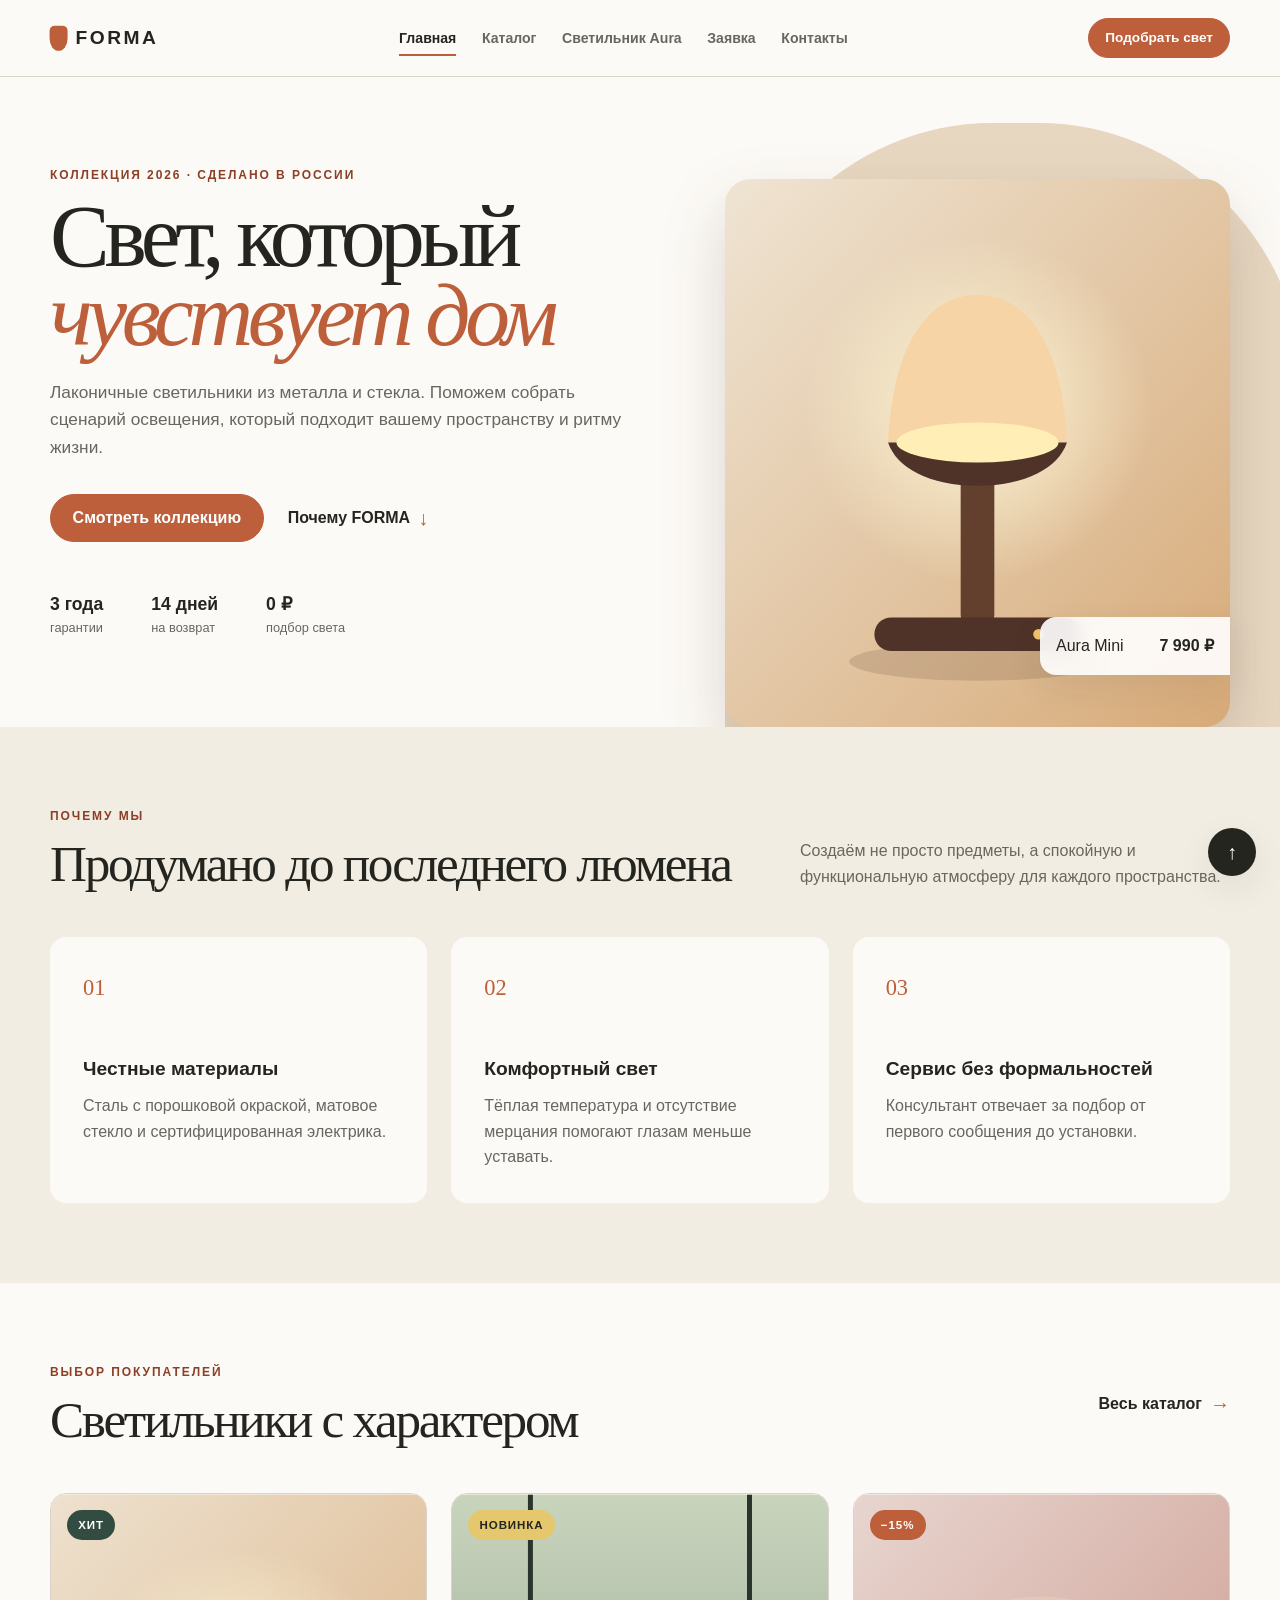
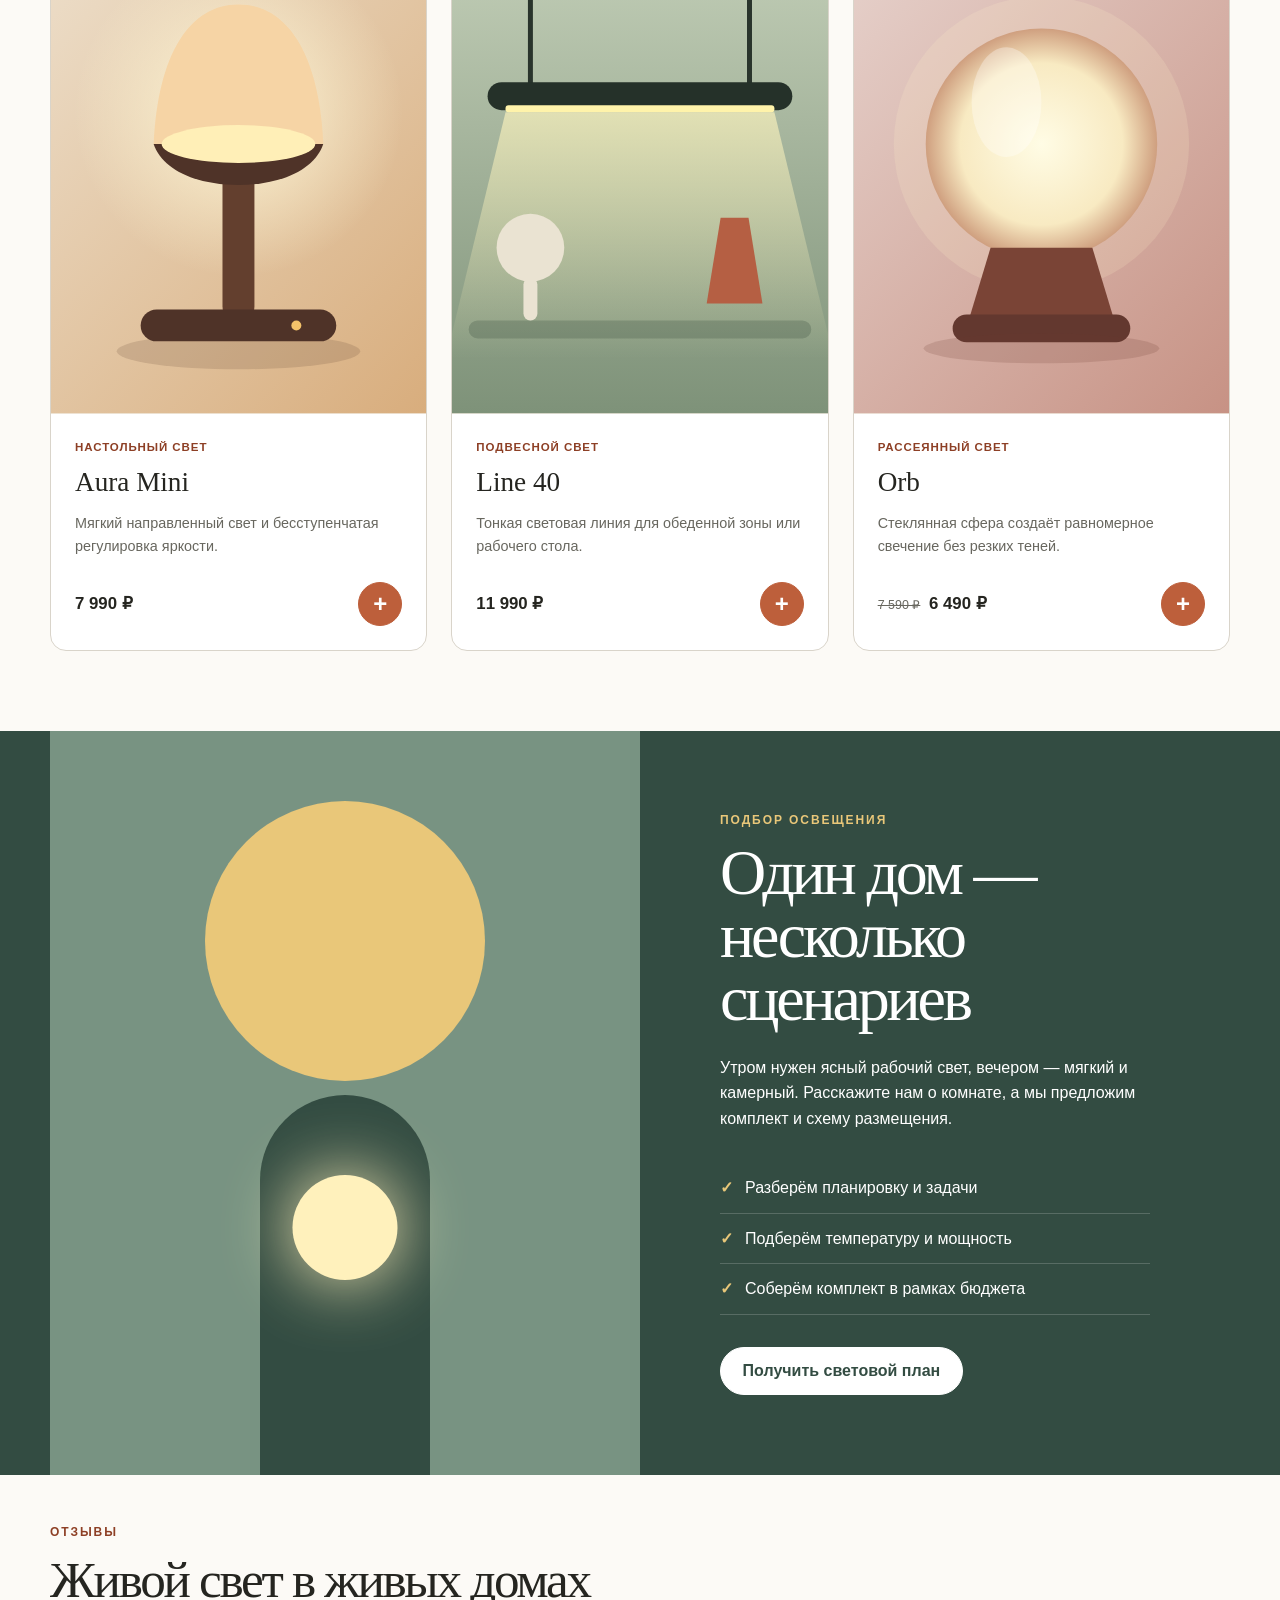
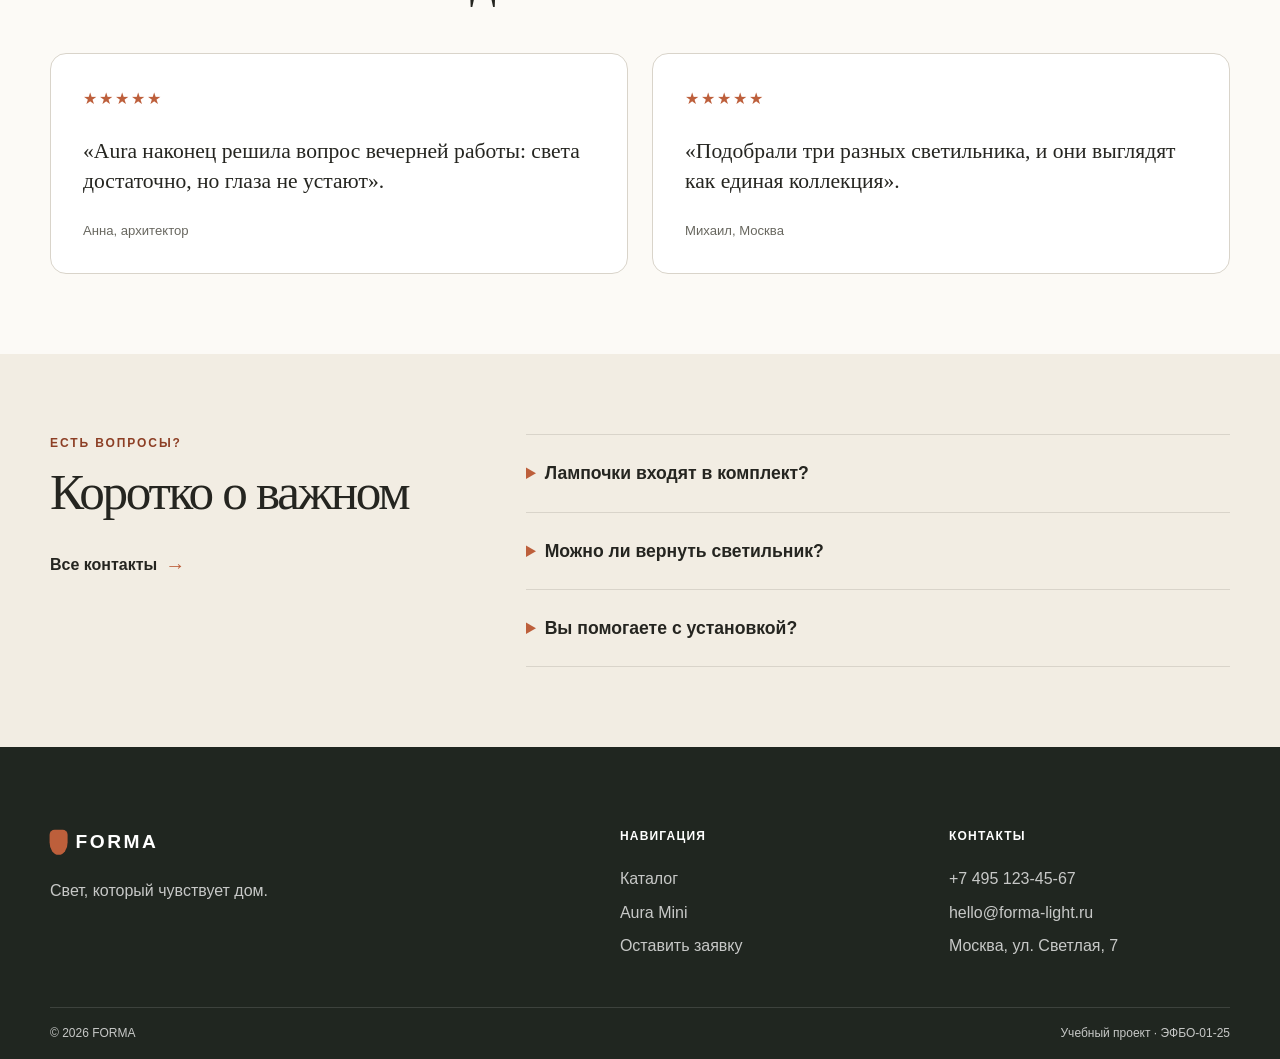
==== index.html @ b81b1918 "feat: build complete multipage lighting shop" ====
<!DOCTYPE html>
<html lang="ru">
<head>
  <meta charset="UTF-8">
  <meta name="viewport" content="width=device-width, initial-scale=1.0">
  <meta name="description" content="FORMA — дизайнерский свет для дома: локальные светильники, честные материалы и помощь в подборе.">
  <title>FORMA — дизайнерский свет для дома</title>
  <link rel="stylesheet" href="css/style.css">
  <script src="js/main.js" defer></script>
</head>
<body>
  <a class="skip-link" href="#main-content">Перейти к содержимому</a>
  <header class="site-header">
    <div class="site-header__inner container">
      <a class="site-header__logo" href="index.html" aria-label="FORMA — на главную"><span class="site-header__logo-mark" aria-hidden="true"></span>FORMA</a>
      <nav class="site-nav" aria-label="Основная навигация">
        <ul class="site-nav__list">
          <li><a class="site-nav__link site-nav__link--active" href="index.html" aria-current="page">Главная</a></li>
          <li><a class="site-nav__link" href="catalog.html">Каталог</a></li>
          <li><a class="site-nav__link" href="product.html">Светильник Aura</a></li>
          <li><a class="site-nav__link" href="order.html">Заявка</a></li>
          <li><a class="site-nav__link" href="contacts.html">Контакты</a></li>
        </ul>
      </nav>
      <button class="button button--small js-open-order" type="button" data-product="Консультация по свету">Подобрать свет</button>
    </div>
  </header>

  <main id="main-content">
    <section class="hero">
      <div class="hero__inner container">
        <div class="hero__content">
          <p class="eyebrow">Коллекция 2026 · сделано в России</p>
          <h1 class="hero__title">Свет, который<br><em>чувствует дом</em></h1>
          <p class="hero__text">Лаконичные светильники из металла и стекла. Поможем собрать сценарий освещения, который подходит вашему пространству и ритму жизни.</p>
          <div class="hero__actions">
            <a class="button" href="catalog.html">Смотреть коллекцию</a>
            <a class="text-link" href="#advantages">Почему FORMA <span aria-hidden="true">↓</span></a>
          </div>
          <dl class="hero__facts" aria-label="Преимущества магазина">
            <div class="hero__fact"><dt>3 года</dt><dd>гарантии</dd></div>
            <div class="hero__fact"><dt>14 дней</dt><dd>на возврат</dd></div>
            <div class="hero__fact"><dt>0 ₽</dt><dd>подбор света</dd></div>
          </dl>
        </div>
        <div class="hero__visual">
          <span class="hero__shape" aria-hidden="true"></span>
          <img class="hero__image" src="images/aura.svg" alt="Настольный светильник Aura в интерьере" width="640" height="720">
          <a class="hero__product-tag" href="product.html"><span>Aura Mini</span><strong>7 990 ₽</strong></a>
        </div>
      </div>
    </section>

    <section class="section section--cream" id="advantages">
      <div class="container">
        <div class="section-heading">
          <div><p class="eyebrow">Почему мы</p><h2 class="section-heading__title">Продумано до последнего люмена</h2></div>
          <p class="section-heading__lead">Создаём не просто предметы, а спокойную и функциональную атмосферу для каждого пространства.</p>
        </div>
        <div class="benefits-grid">
          <article class="benefit-card"><span class="benefit-card__number">01</span><h3 class="benefit-card__title">Честные материалы</h3><p class="benefit-card__text">Сталь с порошковой окраской, матовое стекло и сертифицированная электрика.</p></article>
          <article class="benefit-card"><span class="benefit-card__number">02</span><h3 class="benefit-card__title">Комфортный свет</h3><p class="benefit-card__text">Тёплая температура и отсутствие мерцания помогают глазам меньше уставать.</p></article>
          <article class="benefit-card"><span class="benefit-card__number">03</span><h3 class="benefit-card__title">Сервис без формальностей</h3><p class="benefit-card__text">Консультант отвечает за подбор от первого сообщения до установки.</p></article>
        </div>
      </div>
    </section>

    <section class="section" id="popular">
      <div class="container">
        <div class="section-heading section-heading--center">
          <div><p class="eyebrow">Выбор покупателей</p><h2 class="section-heading__title">Светильники с характером</h2></div>
          <a class="text-link" href="catalog.html">Весь каталог <span aria-hidden="true">→</span></a>
        </div>
        <div class="product-grid">
          <article class="product-card product-card--featured">
            <span class="product-card__badge">Хит</span>
            <a class="product-card__image-link" href="product.html"><img class="product-card__image" src="images/aura.svg" alt="Настольный светильник Aura Mini" width="480" height="520"></a>
            <div class="product-card__body"><p class="product-card__category">Настольный свет</p><h3 class="product-card__title"><a href="product.html">Aura Mini</a></h3><p class="product-card__description">Мягкий направленный свет и бесступенчатая регулировка яркости.</p><div class="product-card__footer"><p class="product-card__price">7 990 ₽</p><button class="button button--icon js-open-order" type="button" data-product="Aura Mini" aria-label="Заказать Aura Mini">+</button></div></div>
          </article>
          <article class="product-card">
            <span class="product-card__badge product-card__badge--new">Новинка</span>
            <a class="product-card__image-link" href="product.html"><img class="product-card__image" src="images/line.svg" alt="Подвесной светильник Line 40" width="480" height="520"></a>
            <div class="product-card__body"><p class="product-card__category">Подвесной свет</p><h3 class="product-card__title"><a href="product.html">Line 40</a></h3><p class="product-card__description">Тонкая световая линия для обеденной зоны или рабочего стола.</p><div class="product-card__footer"><p class="product-card__price">11 990 ₽</p><button class="button button--icon js-open-order" type="button" data-product="Line 40" aria-label="Заказать Line 40">+</button></div></div>
          </article>
          <article class="product-card product-card--sale">
            <span class="product-card__badge product-card__badge--sale">−15%</span>
            <a class="product-card__image-link" href="product.html"><img class="product-card__image" src="images/orb.svg" alt="Настольный светильник Orb" width="480" height="520"></a>
            <div class="product-card__body"><p class="product-card__category">Рассеянный свет</p><h3 class="product-card__title"><a href="product.html">Orb</a></h3><p class="product-card__description">Стеклянная сфера создаёт равномерное свечение без резких теней.</p><div class="product-card__footer"><p class="product-card__price"><s>7 590 ₽</s> 6 490 ₽</p><button class="button button--icon js-open-order" type="button" data-product="Orb" aria-label="Заказать Orb">+</button></div></div>
          </article>
        </div>
      </div>
    </section>

    <section class="story section">
      <div class="story__inner container">
        <div class="story__visual" aria-hidden="true"><span class="story__sun"></span><span class="story__lamp"></span></div>
        <div class="story__content">
          <p class="eyebrow">Подбор освещения</p><h2 class="story__title">Один дом — несколько сценариев</h2>
          <p>Утром нужен ясный рабочий свет, вечером — мягкий и камерный. Расскажите нам о комнате, а мы предложим комплект и схему размещения.</p>
          <ul class="check-list"><li>Разберём планировку и задачи</li><li>Подберём температуру и мощность</li><li>Соберём комплект в рамках бюджета</li></ul>
          <button class="button button--light js-open-order" type="button" data-product="Бесплатный световой план">Получить световой план</button>
        </div>
      </div>
    </section>

    <section class="section section--compact" id="reviews">
      <div class="container">
        <div class="section-heading"><div><p class="eyebrow">Отзывы</p><h2 class="section-heading__title">Живой свет в живых домах</h2></div></div>
        <div class="review-grid">
          <article class="review-card"><p class="review-card__rating" aria-label="Оценка 5 из 5">★★★★★</p><blockquote class="review-card__quote">«Aura наконец решила вопрос вечерней работы: света достаточно, но глаза не устают».</blockquote><p class="review-card__author">Анна, архитектор</p></article>
          <article class="review-card"><p class="review-card__rating" aria-label="Оценка 5 из 5">★★★★★</p><blockquote class="review-card__quote">«Подобрали три разных светильника, и они выглядят как единая коллекция».</blockquote><p class="review-card__author">Михаил, Москва</p></article>
        </div>
      </div>
    </section>

    <section class="section section--cream" id="faq">
      <div class="container faq">
        <div class="faq__heading"><p class="eyebrow">Есть вопросы?</p><h2 class="section-heading__title">Коротко о важном</h2><a class="text-link" href="contacts.html">Все контакты <span aria-hidden="true">→</span></a></div>
        <div class="faq__list">
          <details class="faq__item"><summary class="faq__question">Лампочки входят в комплект?</summary><p class="faq__answer">Да, для всех моделей со сменным источником света мы кладём подходящую LED-лампу.</p></details>
          <details class="faq__item"><summary class="faq__question">Можно ли вернуть светильник?</summary><p class="faq__answer">Можно в течение 14 дней, если сохранены товарный вид, упаковка и комплектность.</p></details>
          <details class="faq__item"><summary class="faq__question">Вы помогаете с установкой?</summary><p class="faq__answer">Да, в Москве доступна установка партнёром. Для других городов подготовим понятную схему монтажа.</p></details>
        </div>
      </div>
    </section>
  </main>

  <footer class="site-footer" id="contacts">
    <div class="site-footer__inner container">
      <div><a class="site-header__logo site-header__logo--light" href="index.html"><span class="site-header__logo-mark" aria-hidden="true"></span>FORMA</a><p class="site-footer__tagline">Свет, который чувствует дом.</p></div>
      <div class="site-footer__column"><h2 class="site-footer__title">Навигация</h2><a href="catalog.html">Каталог</a><a href="product.html">Aura Mini</a><a href="order.html">Оставить заявку</a></div>
      <div class="site-footer__column"><h2 class="site-footer__title">Контакты</h2><a href="tel:+74951234567">+7 495 123-45-67</a><a href="mailto:hello@forma-light.ru">hello@forma-light.ru</a><span>Москва, ул. Светлая, 7</span></div>
    </div>
    <div class="site-footer__bottom container"><span>© 2026 FORMA</span><span>Учебный проект · ЭФБО-01-25</span></div>
  </footer>

  <a class="floating-action" href="#main-content" aria-label="Вернуться наверх">↑</a>
  <dialog class="order-dialog" id="order-dialog" aria-labelledby="dialog-title">
    <form class="order-form order-dialog__form" id="quick-order-form" method="dialog">
      <button class="order-dialog__close js-close-order" type="button" aria-label="Закрыть окно">×</button>
      <p class="eyebrow">Быстрая заявка</p><h2 class="order-dialog__title" id="dialog-title">Обсудим ваш свет</h2><p class="order-dialog__lead">Оставьте контакты — консультант перезвонит в течение рабочего дня.</p>
      <input id="quick-product" name="product" type="hidden" value="Консультация по свету">
      <div class="order-form__field"><label class="order-form__label" for="quick-name">Имя *</label><input class="order-form__input" id="quick-name" name="name" type="text" minlength="2" autocomplete="name" placeholder="Как к вам обращаться" required></div>
      <div class="order-form__row"><div class="order-form__field"><label class="order-form__label" for="quick-email">E-mail *</label><input class="order-form__input" id="quick-email" name="email" type="email" autocomplete="email" placeholder="name@example.ru" required></div><div class="order-form__field"><label class="order-form__label" for="quick-phone">Телефон *</label><input class="order-form__input" id="quick-phone" name="phone" type="tel" autocomplete="tel" placeholder="+7 999 000-00-00" pattern="[+0-9 ()-]{10,20}" required></div></div>
      <div class="order-form__field"><label class="order-form__label" for="quick-message">Комментарий</label><textarea class="order-form__input order-form__textarea" id="quick-message" name="message" rows="3" placeholder="Расскажите о комнате или задаче"></textarea></div>
      <label class="order-form__check"><input name="agreement" type="checkbox" required><span>Я согласен на обработку персональных данных *</span></label>
      <div class="order-form__actions"><button class="button" type="submit">Отправить заявку</button><span class="order-form__status" role="status" aria-live="polite"></span></div>
    </form>
  </dialog>
</body>
</html>
---- css/style.css ----
/* 1. Design tokens */
:root {
  --color-ink: #252520;
  --color-muted: #68675f;
  --color-paper: #fcfaf6;
  --color-cream: #f2ede3;
  --color-white: #ffffff;
  --color-accent: #bd5f3b;
  --color-accent-dark: #8d3f25;
  --color-green: #334c42;
  --color-green-light: #dce5dc;
  --color-border: #d9d4ca;
  --color-danger: #a82929;
  --color-focus: #1b6bd1;
  --shadow-soft: 0 18px 55px rgba(38, 35, 27, 0.1);
  --shadow-card: 0 12px 35px rgba(38, 35, 27, 0.08);
  --space-2xs: 0.25rem;
  --space-xs: 0.5rem;
  --space-sm: 0.75rem;
  --space-md: 1rem;
  --space-lg: 1.5rem;
  --space-xl: 2rem;
  --space-2xl: 3rem;
  --space-3xl: 5rem;
  --radius-sm: 0.5rem;
  --radius-md: 1rem;
  --radius-lg: 1.75rem;
  --radius-pill: 999px;
  --container: 1180px;
  --transition: 180ms ease;
}

/* 2. Reset and base */
*,
*::before,
*::after {
  box-sizing: border-box;
}

html {
  scroll-behavior: smooth;
}

body {
  margin: 0;
  color: var(--color-ink);
  background: var(--color-paper);
  font-family: Inter, "Segoe UI", Arial, sans-serif;
  font-size: 1rem;
  line-height: 1.6;
}

body:has(dialog[open]) {
  overflow: hidden;
}

img {
  display: block;
  max-width: 100%;
}

a {
  color: inherit;
  text-decoration-thickness: 1px;
  text-underline-offset: 0.2em;
}

button,
input,
select,
textarea {
  color: inherit;
  font: inherit;
}

button,
select {
  cursor: pointer;
}

h1,
h2,
h3,
p,
ul,
ol,
dl,
blockquote {
  margin-top: 0;
}

:focus-visible {
  outline: 3px solid var(--color-focus);
  outline-offset: 3px;
}

::selection {
  color: var(--color-white);
  background: var(--color-accent);
}

.container {
  width: min(calc(100% - 2rem), var(--container));
  margin-inline: auto;
}

.visually-hidden {
  position: absolute;
  width: 1px;
  height: 1px;
  padding: 0;
  margin: -1px;
  overflow: hidden;
  clip: rect(0, 0, 0, 0);
  white-space: nowrap;
  border: 0;
}

.skip-link {
  position: fixed;
  top: var(--space-md);
  left: var(--space-md);
  z-index: 200;
  padding: var(--space-sm) var(--space-md);
  color: var(--color-white);
  background: var(--color-ink);
  border-radius: var(--radius-sm);
  transform: translateY(-180%);
  transition: transform var(--transition);
}

.skip-link:focus {
  transform: translateY(0);
}

.eyebrow {
  margin-bottom: var(--space-sm);
  color: var(--color-accent-dark);
  font-size: 0.75rem;
  font-weight: 800;
  letter-spacing: 0.16em;
  text-transform: uppercase;
}

.section {
  padding-block: var(--space-3xl);
}

.section--compact {
  padding-block: var(--space-2xl) var(--space-3xl);
}

.section--cream {
  background: var(--color-cream);
}

/* 3. Header and navigation */
.site-header {
  position: sticky;
  top: 0;
  z-index: 50;
  background: color-mix(in srgb, var(--color-paper) 92%, transparent);
  border-bottom: 1px solid var(--color-border);
  backdrop-filter: blur(14px);
}

.site-header__inner {
  display: flex;
  align-items: center;
  justify-content: space-between;
  min-height: 76px;
  gap: var(--space-lg);
}

.site-header__logo {
  display: inline-flex;
  align-items: center;
  gap: var(--space-xs);
  font-size: 1.2rem;
  font-weight: 900;
  letter-spacing: 0.13em;
  text-decoration: none;
}

.site-header__logo-mark {
  width: 1.1rem;
  height: 1.55rem;
  background: var(--color-accent);
  border-radius: 50% 50% 5px 5px;
  transform: rotate(180deg);
}

.site-header__logo--light {
  color: var(--color-white);
}

.site-nav__list {
  display: flex;
  align-items: center;
  justify-content: center;
  gap: clamp(0.75rem, 2vw, 1.75rem);
  padding: 0;
  margin: 0;
  list-style: none;
}

.site-nav__link {
  position: relative;
  display: block;
  padding-block: 1.55rem;
  color: var(--color-muted);
  font-size: 0.88rem;
  font-weight: 650;
  text-decoration: none;
  transition: color var(--transition);
}

.site-nav__link::after {
  position: absolute;
  right: 0;
  bottom: 1.15rem;
  left: 0;
  height: 2px;
  content: "";
  background: var(--color-accent);
  transform: scaleX(0);
  transition: transform var(--transition);
}

.site-nav__link:hover,
.site-nav__link--active {
  color: var(--color-ink);
}

.site-nav__link:hover::after,
.site-nav__link--active::after {
  transform: scaleX(1);
}

/* 4. Buttons and links */
.button {
  display: inline-flex;
  min-height: 48px;
  align-items: center;
  justify-content: center;
  gap: var(--space-xs);
  padding: 0.75rem 1.35rem;
  color: var(--color-white);
  background: var(--color-accent);
  border: 1px solid var(--color-accent);
  border-radius: var(--radius-pill);
  font-weight: 750;
  line-height: 1.2;
  text-decoration: none;
  transition: color var(--transition), background-color var(--transition), border-color var(--transition), transform var(--transition);
}

.button:hover {
  background: var(--color-accent-dark);
  border-color: var(--color-accent-dark);
  transform: translateY(-2px);
}

.button:active {
  transform: translateY(0);
}

.button:disabled,
.button--disabled {
  cursor: not-allowed;
  opacity: 0.55;
  transform: none;
}

.button--small {
  min-height: 40px;
  padding: 0.6rem 1rem;
  font-size: 0.85rem;
}

.button--outline {
  color: var(--color-ink);
  background: transparent;
  border-color: var(--color-border);
}

.button--outline:hover {
  color: var(--color-white);
  background: var(--color-green);
  border-color: var(--color-green);
}

.button--light {
  color: var(--color-green);
  background: var(--color-white);
  border-color: var(--color-white);
}

.button--light:hover {
  color: var(--color-white);
  background: var(--color-accent);
  border-color: var(--color-accent);
}

.button--icon {
  width: 44px;
  min-height: 44px;
  flex: 0 0 44px;
  padding: 0;
  font-size: 1.5rem;
}

.button--wide {
  width: 100%;
}

.text-link {
  display: inline-flex;
  align-items: center;
  gap: var(--space-xs);
  font-weight: 750;
  text-decoration: none;
}

.text-link span {
  color: var(--color-accent);
  font-size: 1.25em;
  transition: transform var(--transition);
}

.text-link:hover span {
  transform: translateX(4px);
}

/* 5. Hero */
.hero {
  overflow: hidden;
  background: var(--color-paper);
}

.hero__inner {
  display: grid;
  min-height: 650px;
  align-items: center;
  grid-template-columns: minmax(0, 1fr) minmax(380px, 0.85fr);
  gap: var(--space-3xl);
}

.hero__content {
  padding-block: var(--space-2xl);
}

.hero__title {
  max-width: 770px;
  margin-bottom: var(--space-lg);
  font-family: Georgia, "Times New Roman", serif;
  font-size: clamp(3.25rem, 7vw, 6.7rem);
  font-weight: 400;
  letter-spacing: -0.06em;
  line-height: 0.88;
}

.hero__title em {
  color: var(--color-accent);
  font-weight: 400;
}

.hero__text {
  max-width: 610px;
  margin-bottom: var(--space-xl);
  color: var(--color-muted);
  font-size: 1.08rem;
}

.hero__actions {
  display: flex;
  align-items: center;
  gap: var(--space-lg);
}

.hero__facts {
  display: flex;
  gap: var(--space-2xl);
  padding-top: var(--space-2xl);
  margin-bottom: 0;
}

.hero__fact dt {
  font-size: 1.1rem;
  font-weight: 850;
}

.hero__fact dd {
  margin: 0;
  color: var(--color-muted);
  font-size: 0.8rem;
}

.hero__visual {
  position: relative;
  align-self: stretch;
  min-height: 570px;
}

.hero__shape {
  position: absolute;
  inset: 7% -15% 0 0;
  background: #e7d7c1;
  border-radius: 46% 46% 0 0;
}

.hero__image {
  position: absolute;
  right: 0;
  bottom: 0;
  z-index: 2;
  width: min(100%, 520px);
  height: auto;
  filter: drop-shadow(0 28px 30px rgba(65, 40, 26, 0.18));
}

.hero__product-tag {
  position: absolute;
  right: 0;
  bottom: 8%;
  z-index: 3;
  display: flex;
  min-width: 190px;
  justify-content: space-between;
  gap: var(--space-md);
  padding: var(--space-md);
  background: color-mix(in srgb, var(--color-white) 90%, transparent);
  border-radius: var(--radius-md) 0 0 var(--radius-md);
  box-shadow: var(--shadow-card);
  text-decoration: none;
  backdrop-filter: blur(8px);
}

/* 6. Section headings and cards */
.section-heading {
  display: flex;
  align-items: end;
  justify-content: space-between;
  gap: var(--space-xl);
  margin-bottom: var(--space-2xl);
}

.section-heading--center {
  align-items: center;
}

.section-heading__title {
  max-width: 760px;
  margin-bottom: 0;
  font-family: Georgia, "Times New Roman", serif;
  font-size: clamp(2.25rem, 4vw, 4rem);
  font-weight: 400;
  letter-spacing: -0.045em;
  line-height: 1;
}

.section-heading__lead {
  max-width: 430px;
  margin-bottom: 0;
  color: var(--color-muted);
}

.benefits-grid {
  display: grid;
  grid-template-columns: repeat(3, 1fr);
  gap: var(--space-lg);
}

.benefit-card {
  padding: var(--space-xl);
  background: var(--color-paper);
  border: 1px solid transparent;
  border-radius: var(--radius-md);
  transition: border-color var(--transition), transform var(--transition);
}

.benefit-card:hover {
  border-color: var(--color-accent);
  transform: translateY(-5px);
}

.benefit-card__number {
  display: block;
  margin-bottom: var(--space-2xl);
  color: var(--color-accent);
  font-family: Georgia, serif;
  font-size: 1.4rem;
}

.benefit-card__title {
  margin-bottom: var(--space-xs);
  font-size: 1.2rem;
}

.benefit-card__text {
  margin-bottom: 0;
  color: var(--color-muted);
}

.product-grid {
  display: grid;
  grid-template-columns: repeat(3, minmax(0, 1fr));
  gap: var(--space-lg);
}

.product-grid--catalog {
  grid-template-columns: repeat(2, minmax(0, 1fr));
}

.product-card {
  position: relative;
  display: flex;
  min-width: 0;
  flex-direction: column;
  overflow: hidden;
  background: var(--color-white);
  border: 1px solid var(--color-border);
  border-radius: var(--radius-md);
  transition: box-shadow var(--transition), transform var(--transition);
}

.product-card:hover {
  box-shadow: var(--shadow-card);
  transform: translateY(-5px);
}

.product-card__badge {
  position: absolute;
  top: var(--space-md);
  left: var(--space-md);
  z-index: 3;
  padding: 0.35rem 0.7rem;
  color: var(--color-white);
  background: var(--color-green);
  border-radius: var(--radius-pill);
  font-size: 0.72rem;
  font-weight: 800;
  letter-spacing: 0.08em;
  text-transform: uppercase;
}

.product-card__badge--new {
  color: var(--color-ink);
  background: #e5c86d;
}

.product-card__badge--sale {
  background: var(--color-accent);
}

.product-card__image-link {
  display: block;
  overflow: hidden;
  background: var(--color-cream);
}

.product-card__image {
  width: 100%;
  aspect-ratio: 1 / 1.04;
  object-fit: cover;
  transition: transform 350ms ease;
}

.product-card:hover .product-card__image {
  transform: scale(1.025);
}

.product-card__body {
  display: flex;
  flex: 1;
  flex-direction: column;
  padding: var(--space-lg);
}

.product-card__category {
  margin-bottom: var(--space-2xs);
  color: var(--color-accent-dark);
  font-size: 0.72rem;
  font-weight: 800;
  letter-spacing: 0.08em;
  text-transform: uppercase;
}

.product-card__title {
  margin-bottom: var(--space-xs);
  font-family: Georgia, serif;
  font-size: 1.7rem;
  font-weight: 400;
}

.product-card__title a {
  text-decoration: none;
}

.product-card__title a:hover {
  color: var(--color-accent-dark);
}

.product-card__description {
  flex: 1;
  margin-bottom: var(--space-lg);
  color: var(--color-muted);
  font-size: 0.9rem;
}

.product-card__footer {
  display: flex;
  align-items: center;
  justify-content: space-between;
  gap: var(--space-md);
}

.product-card__price {
  margin-bottom: 0;
  font-size: 1.05rem;
  font-weight: 850;
}

.product-card__price s {
  margin-right: var(--space-2xs);
  color: var(--color-muted);
  font-size: 0.78rem;
  font-weight: 500;
}

/* 7. Story, reviews and FAQ */
.story {
  padding-block: 0;
  color: var(--color-white);
  background: var(--color-green);
}

.story__inner {
  display: grid;
  min-height: 560px;
  grid-template-columns: 1fr 1fr;
}

.story__visual {
  position: relative;
  overflow: hidden;
  background: #789382;
}

.story__sun {
  position: absolute;
  top: 70px;
  left: 50%;
  width: 280px;
  height: 280px;
  background: #e9c779;
  border-radius: 50%;
  transform: translateX(-50%);
}

.story__lamp {
  position: absolute;
  bottom: 0;
  left: 50%;
  width: 170px;
  height: 380px;
  background: var(--color-green);
  border-radius: 85px 85px 0 0;
  transform: translateX(-50%);
}

.story__lamp::after {
  position: absolute;
  top: 80px;
  left: 50%;
  width: 105px;
  height: 105px;
  content: "";
  background: #fff1bc;
  border-radius: 50%;
  box-shadow: 0 0 70px #fff1bc;
  transform: translateX(-50%);
}

.story__content {
  align-self: center;
  padding: var(--space-3xl);
}

.story__content .eyebrow {
  color: #e9c779;
}

.story__title {
  margin-bottom: var(--space-lg);
  font-family: Georgia, serif;
  font-size: clamp(2.6rem, 5vw, 4.6rem);
  font-weight: 400;
  letter-spacing: -0.05em;
  line-height: 0.98;
}

.check-list {
  padding: 0;
  margin-block: var(--space-xl);
  list-style: none;
}

.check-list li {
  padding-block: var(--space-sm);
  border-bottom: 1px solid rgba(255, 255, 255, 0.18);
}

.check-list li::before {
  margin-right: var(--space-sm);
  color: #e9c779;
  content: "✓";
  font-weight: 900;
}

.review-grid {
  display: grid;
  grid-template-columns: repeat(2, 1fr);
  gap: var(--space-lg);
}

.review-card {
  padding: var(--space-xl);
  background: var(--color-white);
  border: 1px solid var(--color-border);
  border-radius: var(--radius-md);
}

.review-card__rating {
  margin-bottom: var(--space-lg);
  color: var(--color-accent);
  letter-spacing: 0.12em;
}

.review-card__quote {
  margin: 0 0 var(--space-lg);
  font-family: Georgia, serif;
  font-size: 1.35rem;
  line-height: 1.4;
}

.review-card__author {
  margin-bottom: 0;
  color: var(--color-muted);
  font-size: 0.82rem;
}

.review-summary {
  color: var(--color-accent-dark);
  font-size: 1.5rem;
  font-weight: 850;
}

.faq {
  display: grid;
  grid-template-columns: 0.72fr 1.28fr;
  gap: var(--space-3xl);
}

.faq__heading .text-link {
  margin-top: var(--space-xl);
}

.faq__item {
  border-top: 1px solid var(--color-border);
}

.faq__item:last-child {
  border-bottom: 1px solid var(--color-border);
}

.faq__question {
  padding-block: var(--space-lg);
  cursor: pointer;
  font-size: 1.1rem;
  font-weight: 750;
}

.faq__question::marker {
  color: var(--color-accent);
}

.faq__answer {
  max-width: 640px;
  padding-bottom: var(--space-lg);
  margin-bottom: 0;
  color: var(--color-muted);
}

/* 8. Inner page header and breadcrumbs */
.page-header {
  padding-block: var(--space-xl) var(--space-2xl);
}

.breadcrumbs {
  margin-bottom: var(--space-2xl);
}

.breadcrumbs__list {
  display: flex;
  flex-wrap: wrap;
  gap: var(--space-xs);
  padding: 0;
  margin: 0;
  color: var(--color-muted);
  font-size: 0.8rem;
  list-style: none;
}

.breadcrumbs__list li:not(:last-child)::after {
  margin-left: var(--space-xs);
  color: var(--color-border);
  content: "/";
}

.breadcrumbs__list a:hover {
  color: var(--color-accent-dark);
}

.page-header__row {
  display: flex;
  align-items: end;
  justify-content: space-between;
  gap: var(--space-2xl);
}

.page-header__title {
  max-width: 800px;
  margin-bottom: 0;
  font-family: Georgia, serif;
  font-size: clamp(3rem, 6vw, 6rem);
  font-weight: 400;
  letter-spacing: -0.055em;
  line-height: 0.94;
}

.page-header__lead {
  max-width: 410px;
  margin-bottom: 0;
  color: var(--color-muted);
}

/* 9. Catalog */
.catalog-layout {
  display: grid;
  align-items: start;
  padding-bottom: var(--space-3xl);
  grid-template-areas: "filter products";
  grid-template-columns: 240px minmax(0, 1fr);
  gap: var(--space-2xl);
}

.catalog-filter {
  grid-area: filter;
}

.catalog-filter__sticky {
  position: sticky;
  top: 100px;
  padding: var(--space-lg);
  background: var(--color-cream);
  border-radius: var(--radius-md);
}

.catalog-filter__heading {
  display: flex;
  align-items: center;
  justify-content: space-between;
  margin-bottom: var(--space-lg);
}

.catalog-filter__title {
  margin-bottom: 0;
  font-size: 1.2rem;
}

.catalog-filter__reset {
  padding: 0;
  color: var(--color-muted);
  background: none;
  border: 0;
  font-size: 0.75rem;
  text-decoration: underline;
}

.filter-form__group {
  padding: var(--space-lg) 0;
  margin: 0;
  border: 0;
  border-top: 1px solid var(--color-border);
}

.filter-form__legend {
  margin-bottom: var(--space-sm);
  font-weight: 750;
}

.filter-form__option {
  display: grid;
  align-items: center;
  padding-block: var(--space-xs);
  cursor: pointer;
  grid-template-columns: auto 1fr auto;
  gap: var(--space-xs);
}

.filter-form__option small {
  color: var(--color-muted);
}

.filter-form__option input,
.order-form__check input {
  width: 1.1rem;
  height: 1.1rem;
  accent-color: var(--color-accent);
}

.filter-form__colors {
  display: flex;
  gap: var(--space-sm);
}

.color-choice {
  width: 2rem;
  height: 2rem;
  cursor: pointer;
  border: 2px solid var(--color-white);
  border-radius: 50%;
  box-shadow: 0 0 0 1px var(--color-border);
}

.color-choice:has(input:checked) {
  box-shadow: 0 0 0 2px var(--color-ink);
}

.color-choice input {
  opacity: 0;
}

.color-choice--sand { background: #d7aa78; }
.color-choice--clay { background: #a85338; }
.color-choice--black { background: #272923; }

.filter-form__range-label {
  display: flex;
  justify-content: space-between;
  margin-bottom: var(--space-sm);
  color: var(--color-muted);
  font-size: 0.8rem;
}

.filter-form__range {
  width: 100%;
  accent-color: var(--color-accent);
}

.catalog-products {
  min-width: 0;
  grid-area: products;
}

.catalog-products__toolbar {
  display: flex;
  align-items: center;
  justify-content: space-between;
  gap: var(--space-md);
  margin-bottom: var(--space-lg);
}

.catalog-products__title {
  margin-bottom: 0;
  font-size: 1.2rem;
}

.catalog-products__title span {
  color: var(--color-muted);
  font-weight: 400;
}

.select-field {
  color: var(--color-muted);
  font-size: 0.8rem;
}

.select-field select {
  padding: 0.55rem 2rem 0.55rem 0.75rem;
  margin-left: var(--space-xs);
  background: var(--color-white);
  border: 1px solid var(--color-border);
  border-radius: var(--radius-sm);
}

.catalog-note {
  display: grid;
  align-items: center;
  padding: var(--space-xl);
  margin-top: var(--space-lg);
  color: var(--color-white);
  background: var(--color-green);
  border-radius: var(--radius-md);
  grid-template-columns: auto 1fr auto;
  gap: var(--space-lg);
}

.catalog-note__icon {
  color: #e9c779;
  font-size: 2.7rem;
}

.catalog-note h2 {
  margin-bottom: var(--space-2xs);
  font-family: Georgia, serif;
  font-weight: 400;
}

.catalog-note p {
  margin-bottom: 0;
  color: rgba(255, 255, 255, 0.75);
}

/* 10. Product detail and table */
.product-detail {
  display: grid;
  align-items: center;
  padding-bottom: var(--space-3xl);
  grid-template-columns: 1.08fr 0.92fr;
  gap: var(--space-3xl);
}

.product-detail__gallery {
  position: relative;
  padding: var(--space-xl);
  background: var(--color-cream);
  border-radius: var(--radius-lg);
}

.product-detail__badge {
  position: absolute;
  top: var(--space-xl);
  left: var(--space-xl);
  z-index: 2;
  padding: 0.4rem 0.8rem;
  color: var(--color-white);
  background: var(--color-green);
  border-radius: var(--radius-pill);
  font-size: 0.75rem;
  font-weight: 800;
  text-transform: uppercase;
}

.product-detail__image {
  width: 100%;
  border-radius: var(--radius-md);
}

.product-detail__swatches {
  position: absolute;
  right: var(--space-xl);
  bottom: var(--space-xl);
  display: flex;
  gap: var(--space-xs);
  padding: var(--space-xs);
  background: var(--color-white);
  border-radius: var(--radius-pill);
}

.swatch {
  width: 2rem;
  height: 2rem;
  padding: 0;
  border: 3px solid var(--color-white);
  border-radius: 50%;
  box-shadow: 0 0 0 1px var(--color-border);
}

.swatch--active {
  box-shadow: 0 0 0 2px var(--color-ink);
}

.swatch--sand { background: #d7aa78; }
.swatch--clay { background: #a85338; }
.swatch--black { background: #272923; }

.product-detail__title {
  margin-bottom: var(--space-md);
  font-family: Georgia, serif;
  font-size: clamp(3.5rem, 7vw, 6rem);
  font-weight: 400;
  letter-spacing: -0.055em;
  line-height: 0.95;
}

.product-detail__intro {
  max-width: 570px;
  color: var(--color-muted);
  font-size: 1.05rem;
}

.product-detail__rating {
  display: flex;
  gap: var(--space-sm);
  margin-block: var(--space-lg);
  color: var(--color-accent);
  font-size: 0.85rem;
}

.product-detail__rating a {
  color: var(--color-muted);
}

.product-detail__price {
  margin-bottom: var(--space-xs);
  font-size: 1.8rem;
  font-weight: 850;
}

.product-detail__availability {
  color: var(--color-green);
  font-size: 0.85rem;
}

.product-detail__availability span {
  display: inline-block;
  width: 0.55rem;
  height: 0.55rem;
  margin-right: var(--space-xs);
  background: #4b8a65;
  border-radius: 50%;
}

.product-detail__actions {
  display: flex;
  flex-wrap: wrap;
  gap: var(--space-sm);
  margin-block: var(--space-xl);
}

.product-detail__benefits {
  display: grid;
  padding: var(--space-lg) 0 0;
  margin: 0;
  border-top: 1px solid var(--color-border);
  grid-template-columns: repeat(3, 1fr);
  gap: var(--space-sm);
  list-style: none;
}

.product-detail__benefits strong,
.product-detail__benefits span {
  display: block;
}

.product-detail__benefits span {
  color: var(--color-muted);
  font-size: 0.75rem;
}

.product-info {
  display: grid;
  grid-template-columns: 1.3fr 0.7fr 0.7fr;
  gap: var(--space-lg);
}

.product-info__story,
.product-info__feature {
  min-height: 320px;
  padding: var(--space-xl);
  border-radius: var(--radius-md);
}

.product-info__story {
  background: var(--color-cream);
}

.product-info__story p:not(.eyebrow) {
  color: var(--color-muted);
}

.product-info__feature {
  display: flex;
  flex-direction: column;
  justify-content: space-between;
  color: var(--color-white);
  background: var(--color-green);
}

.product-info__feature--accent {
  color: var(--color-ink);
  background: #e5c86d;
}

.product-info__feature-number {
  font-family: Georgia, serif;
  font-size: 4rem;
}

.product-info__feature p {
  margin-bottom: 0;
}

.specs {
  display: grid;
  grid-template-columns: 0.7fr 1.3fr;
  gap: var(--space-3xl);
}

.specs__heading > p:last-child {
  color: var(--color-muted);
}

.specs__table-wrap {
  overflow-x: auto;
}

.specs-table {
  width: 100%;
  border-collapse: collapse;
  background: var(--color-paper);
}

.specs-table caption {
  padding-bottom: var(--space-md);
  font-weight: 750;
  text-align: left;
}

.specs-table th,
.specs-table td {
  padding: var(--space-md);
  border-bottom: 1px solid var(--color-border);
  text-align: left;
}

.specs-table thead th {
  color: var(--color-muted);
  font-size: 0.75rem;
  letter-spacing: 0.08em;
  text-transform: uppercase;
}

.specs-table tbody th {
  width: 42%;
  font-weight: 750;
}

.specs-table tbody tr:hover {
  background: #fffdf8;
}

/* 11. Forms and dialog */
.order-form {
  display: grid;
  gap: var(--space-lg);
}

.order-form__row {
  display: grid;
  grid-template-columns: repeat(2, minmax(0, 1fr));
  gap: var(--space-md);
}

.order-form__field {
  display: grid;
  gap: var(--space-xs);
}

.order-form__label {
  font-size: 0.82rem;
  font-weight: 750;
}

.order-form__input {
  width: 100%;
  min-height: 48px;
  padding: 0.72rem 0.9rem;
  background: var(--color-white);
  border: 1px solid var(--color-border);
  border-radius: var(--radius-sm);
  transition: border-color var(--transition), box-shadow var(--transition);
}

.order-form__input:hover {
  border-color: #a8a397;
}

.order-form__input:focus {
  border-color: var(--color-focus);
  box-shadow: 0 0 0 3px rgba(27, 107, 209, 0.14);
  outline: none;
}

.order-form__input:user-invalid {
  border-color: var(--color-danger);
  box-shadow: 0 0 0 3px rgba(168, 41, 41, 0.1);
}

.order-form__textarea {
  min-height: 110px;
  resize: vertical;
}

.order-form__hint {
  color: var(--color-muted);
  font-size: 0.72rem;
}

.order-form__check {
  display: flex;
  align-items: flex-start;
  gap: var(--space-sm);
  color: var(--color-muted);
  cursor: pointer;
  font-size: 0.82rem;
}

.order-form__check input {
  flex: 0 0 auto;
  margin-top: 0.2rem;
}

.order-form__actions {
  display: flex;
  align-items: center;
  flex-wrap: wrap;
  gap: var(--space-sm);
}

.order-form__status {
  min-height: 1.5em;
  margin-bottom: 0;
  color: var(--color-green);
  font-size: 0.85rem;
  font-weight: 750;
}

.order-form__section {
  display: grid;
  padding: 0 0 var(--space-xl);
  margin: 0;
  border: 0;
  border-bottom: 1px solid var(--color-border);
  gap: var(--space-lg);
}

.order-form__legend {
  padding: 0;
  margin-bottom: var(--space-lg);
  font-family: Georgia, serif;
  font-size: 1.7rem;
}

.order-form__legend span {
  margin-right: var(--space-sm);
  color: var(--color-accent);
  font-family: Inter, sans-serif;
  font-size: 0.75rem;
  font-weight: 800;
}

.order-dialog {
  width: min(680px, calc(100% - 2rem));
  max-height: calc(100vh - 2rem);
  padding: 0;
  overflow: auto;
  background: var(--color-paper);
  border: 0;
  border-radius: var(--radius-lg);
  box-shadow: 0 30px 100px rgba(0, 0, 0, 0.3);
}

.order-dialog::backdrop {
  background: rgba(26, 28, 25, 0.72);
  backdrop-filter: blur(5px);
}

.order-dialog__form {
  position: relative;
  padding: var(--space-2xl);
}

.order-dialog__close {
  position: absolute;
  top: var(--space-md);
  right: var(--space-md);
  width: 40px;
  height: 40px;
  padding: 0;
  background: var(--color-cream);
  border: 0;
  border-radius: 50%;
  font-size: 1.5rem;
  line-height: 1;
}

.order-dialog__close:hover {
  color: var(--color-white);
  background: var(--color-accent);
}

.order-dialog__title {
  margin-bottom: var(--space-xs);
  font-family: Georgia, serif;
  font-size: 2.6rem;
  font-weight: 400;
  line-height: 1;
}

.order-dialog__lead {
  margin-bottom: var(--space-md);
  color: var(--color-muted);
}

.order-page__inner {
  display: grid;
  align-items: start;
  grid-template-columns: minmax(0, 1.45fr) minmax(280px, 0.55fr);
  gap: var(--space-2xl);
}

.order-form--page,
.order-form--contact {
  padding: var(--space-2xl);
  background: var(--color-white);
  border: 1px solid var(--color-border);
  border-radius: var(--radius-md);
}

.order-aside {
  position: sticky;
  top: 100px;
  display: grid;
  gap: var(--space-md);
}

.order-aside__card {
  padding: var(--space-xl);
  color: var(--color-white);
  background: var(--color-green);
  border-radius: var(--radius-md);
}

.order-aside__card .eyebrow {
  color: #e9c779;
}

.order-aside__steps {
  display: grid;
  padding: 0;
  margin: 0;
  gap: var(--space-lg);
  list-style: none;
}

.order-aside__steps li {
  display: grid;
  grid-template-columns: 36px 1fr;
  gap: var(--space-sm);
}

.order-aside__steps li > span {
  display: grid;
  width: 32px;
  height: 32px;
  color: var(--color-green);
  background: #e9c779;
  border-radius: 50%;
  font-weight: 850;
  place-items: center;
}

.order-aside__steps p {
  margin: var(--space-2xs) 0 0;
  color: rgba(255, 255, 255, 0.72);
  font-size: 0.82rem;
}

.order-aside__help {
  padding: var(--space-lg);
  background: var(--color-cream);
  border-radius: var(--radius-md);
}

.order-aside__help p,
.order-aside__help span,
.order-aside__help a {
  display: block;
}

.order-aside__help p {
  margin-bottom: var(--space-xs);
  color: var(--color-muted);
  font-size: 0.8rem;
}

.order-aside__help a {
  margin-bottom: var(--space-xs);
  font-size: 1.25rem;
  font-weight: 850;
}

.order-aside__help span {
  color: var(--color-muted);
  font-size: 0.75rem;
}

/* 12. Contacts */
.contacts__inner {
  display: grid;
  align-items: stretch;
  grid-template-columns: 1.5fr 0.5fr;
  gap: var(--space-lg);
}

.contacts__details {
  display: grid;
  grid-template-columns: repeat(3, 1fr);
  gap: var(--space-md);
}

.contact-card,
.contacts__schedule {
  padding: var(--space-xl);
  background: var(--color-white);
  border: 1px solid var(--color-border);
  border-radius: var(--radius-md);
}

.contact-card__label {
  display: block;
  margin-bottom: var(--space-2xl);
  color: var(--color-accent-dark);
  font-size: 0.72rem;
  font-weight: 850;
  letter-spacing: 0.1em;
  text-transform: uppercase;
}

.contact-card__title {
  overflow-wrap: anywhere;
  font-family: Georgia, serif;
  font-size: 1.3rem;
  font-weight: 400;
}

.contact-card__title a {
  text-decoration: none;
}

.contact-card p {
  color: var(--color-muted);
  font-size: 0.85rem;
}

.contacts__schedule {
  color: var(--color-white);
  background: var(--color-green);
  border-color: var(--color-green);
}

.contacts__schedule h2 {
  font-family: Georgia, serif;
  font-weight: 400;
}

.contacts__schedule dl {
  margin-block: var(--space-xl);
}

.contacts__schedule dl div {
  display: flex;
  justify-content: space-between;
  padding-block: var(--space-sm);
  border-bottom: 1px solid rgba(255, 255, 255, 0.16);
}

.contacts__schedule dd {
  margin: 0;
  font-weight: 750;
}

.contacts__schedule p {
  margin-bottom: 0;
  color: rgba(255, 255, 255, 0.68);
  font-size: 0.8rem;
}

.map-section {
  display: grid;
  min-height: 500px;
  margin-bottom: var(--space-3xl);
  overflow: hidden;
  background: var(--color-cream);
  border-radius: var(--radius-lg);
  grid-template-columns: 1.2fr 0.8fr;
}

.map-section__map {
  position: relative;
  overflow: hidden;
  background-color: #dce5dc;
  background-image: linear-gradient(rgba(255, 255, 255, 0.35) 1px, transparent 1px), linear-gradient(90deg, rgba(255, 255, 255, 0.35) 1px, transparent 1px);
  background-size: 48px 48px;
}

.map-section__road {
  position: absolute;
  display: block;
  background: var(--color-paper);
  border: 1px solid #c8d3c9;
}

.map-section__road--one {
  top: -15%;
  left: 45%;
  width: 70px;
  height: 140%;
  transform: rotate(24deg);
}

.map-section__road--two {
  top: 56%;
  left: -10%;
  width: 120%;
  height: 58px;
  transform: rotate(-7deg);
}

.map-section__park {
  position: absolute;
  top: 12%;
  left: 10%;
  display: grid;
  width: 140px;
  height: 115px;
  color: #607d69;
  background: #b9d1b8;
  border-radius: 44% 56% 40% 60%;
  font-size: 0.75rem;
  place-items: center;
}

.map-section__station {
  position: absolute;
  right: 15%;
  bottom: 17%;
  display: grid;
  width: 38px;
  height: 38px;
  color: var(--color-white);
  background: #3273bd;
  border-radius: 50%;
  font-weight: 850;
  place-items: center;
}

.map-section__pin {
  position: absolute;
  top: 42%;
  left: 45%;
  width: 38px;
  height: 38px;
  background: var(--color-accent);
  border: 5px solid var(--color-white);
  border-radius: 50% 50% 50% 0;
  box-shadow: var(--shadow-card);
  transform: rotate(-45deg);
}

.map-section__pin span {
  position: absolute;
  top: 34px;
  left: 18px;
  padding: 0.3rem 0.55rem;
  color: var(--color-white);
  background: var(--color-ink);
  border-radius: var(--radius-sm);
  font-size: 0.7rem;
  font-weight: 800;
  transform: rotate(45deg);
}

.map-section__content {
  align-self: center;
  padding: var(--space-2xl);
}

.route-list {
  display: grid;
  padding: 0;
  margin-block: var(--space-xl);
  gap: var(--space-md);
  list-style: none;
}

.route-list li {
  display: flex;
  align-items: center;
  gap: var(--space-sm);
}

.route-list span {
  display: grid;
  width: 30px;
  height: 30px;
  flex: 0 0 30px;
  color: var(--color-white);
  background: var(--color-accent);
  border-radius: 50%;
  font-size: 0.8rem;
  font-weight: 850;
  place-items: center;
}

.map-section__note {
  color: var(--color-muted);
  font-size: 0.8rem;
}

.contact-form-section {
  display: grid;
  align-items: start;
  grid-template-columns: 0.65fr 1.35fr;
  gap: var(--space-3xl);
}

/* 13. Footer and floating action */
.site-footer {
  padding-top: var(--space-3xl);
  color: rgba(255, 255, 255, 0.75);
  background: #202620;
}

.site-footer__inner {
  display: grid;
  padding-bottom: var(--space-2xl);
  grid-template-columns: 1.3fr 0.7fr 0.7fr;
  gap: var(--space-2xl);
}

.site-footer__tagline {
  max-width: 280px;
  margin-top: var(--space-md);
}

.site-footer__column {
  display: flex;
  flex-direction: column;
  align-items: flex-start;
  gap: var(--space-xs);
}

.site-footer__title {
  margin-bottom: var(--space-sm);
  color: var(--color-white);
  font-size: 0.75rem;
  letter-spacing: 0.1em;
  text-transform: uppercase;
}

.site-footer__column a {
  text-decoration: none;
}

.site-footer__column a:hover {
  color: var(--color-white);
  text-decoration: underline;
}

.site-footer__bottom {
  display: flex;
  justify-content: space-between;
  padding-block: var(--space-md);
  border-top: 1px solid rgba(255, 255, 255, 0.13);
  font-size: 0.75rem;
}

.floating-action {
  position: fixed;
  right: var(--space-lg);
  bottom: var(--space-lg);
  z-index: 30;
  display: grid;
  width: 48px;
  height: 48px;
  color: var(--color-white);
  background: var(--color-ink);
  border-radius: 50%;
  box-shadow: var(--shadow-card);
  font-size: 1.25rem;
  text-decoration: none;
  transition: background-color var(--transition), transform var(--transition);
  place-items: center;
}

.floating-action:hover {
  background: var(--color-accent);
  transform: translateY(-3px);
}

/* 14. Responsive enhancements */
@media (max-width: 1040px) {
  .site-header__inner {
    flex-wrap: wrap;
    padding-block: var(--space-sm);
  }

  .site-nav {
    order: 3;
    width: 100%;
    overflow-x: auto;
  }

  .site-nav__list {
    justify-content: flex-start;
  }

  .site-nav__link {
    padding-block: var(--space-sm);
    white-space: nowrap;
  }

  .site-nav__link::after {
    bottom: 0.4rem;
  }

  .hero__inner {
    min-height: 580px;
    grid-template-columns: 1.1fr 0.9fr;
    gap: var(--space-lg);
  }

  .catalog-layout {
    grid-template-columns: 210px minmax(0, 1fr);
    gap: var(--space-lg);
  }

  .contacts__inner,
  .contact-form-section {
    grid-template-columns: 1fr;
  }
}

@media (max-width: 780px) {
  .section {
    padding-block: var(--space-2xl);
  }

  .hero__inner,
  .story__inner,
  .product-detail,
  .specs,
  .map-section,
  .faq,
  .order-page__inner {
    grid-template-columns: 1fr;
  }

  .hero__visual {
    min-height: 480px;
  }

  .hero__shape {
    inset: 0;
    border-radius: 45% 45% 0 0;
  }

  .hero__image {
    right: 50%;
    transform: translateX(50%);
  }

  .benefits-grid,
  .product-grid,
  .product-grid--catalog,
  .product-info,
  .contacts__details {
    grid-template-columns: repeat(2, minmax(0, 1fr));
  }

  .story__visual {
    min-height: 390px;
  }

  .story__content {
    padding: var(--space-2xl) var(--space-lg);
  }

  .page-header__row,
  .section-heading {
    align-items: start;
    flex-direction: column;
  }

  .catalog-layout {
    grid-template-areas: "filter" "products";
    grid-template-columns: 1fr;
  }

  .catalog-filter__sticky,
  .order-aside {
    position: static;
  }

  .filter-form {
    display: grid;
    grid-template-columns: repeat(2, 1fr);
    gap: var(--space-md);
  }

  .filter-form .button {
    align-self: end;
  }

  .product-detail__gallery {
    max-width: 620px;
  }

  .map-section__map {
    min-height: 380px;
  }

  .site-footer__inner {
    grid-template-columns: 1fr 1fr;
  }

  .site-footer__inner > :first-child {
    grid-column: 1 / -1;
  }
}

@media (max-width: 560px) {
  .site-header .button {
    display: none;
  }

  .hero__title {
    font-size: clamp(3rem, 16vw, 4.8rem);
  }

  .hero__actions,
  .hero__facts,
  .product-detail__actions,
  .catalog-products__toolbar {
    align-items: stretch;
    flex-direction: column;
  }

  .hero__facts {
    display: grid;
    grid-template-columns: repeat(3, 1fr);
    gap: var(--space-sm);
  }

  .hero__visual {
    min-height: 390px;
  }

  .benefits-grid,
  .product-grid,
  .product-grid--catalog,
  .product-info,
  .review-grid,
  .contacts__details,
  .order-form__row {
    grid-template-columns: 1fr;
  }

  .catalog-note {
    grid-template-columns: 1fr;
  }

  .filter-form {
    grid-template-columns: 1fr;
  }

  .product-detail__benefits {
    grid-template-columns: 1fr;
  }

  .order-form--page,
  .order-form--contact,
  .order-dialog__form,
  .map-section__content {
    padding: var(--space-lg);
  }

  .site-footer__inner {
    grid-template-columns: 1fr;
  }

  .site-footer__inner > :first-child {
    grid-column: auto;
  }

  .site-footer__bottom {
    flex-direction: column;
    gap: var(--space-xs);
  }
}

@media (prefers-reduced-motion: reduce) {
  *,
  *::before,
  *::after {
    scroll-behavior: auto !important;
    transition-duration: 0.01ms !important;
  }
}
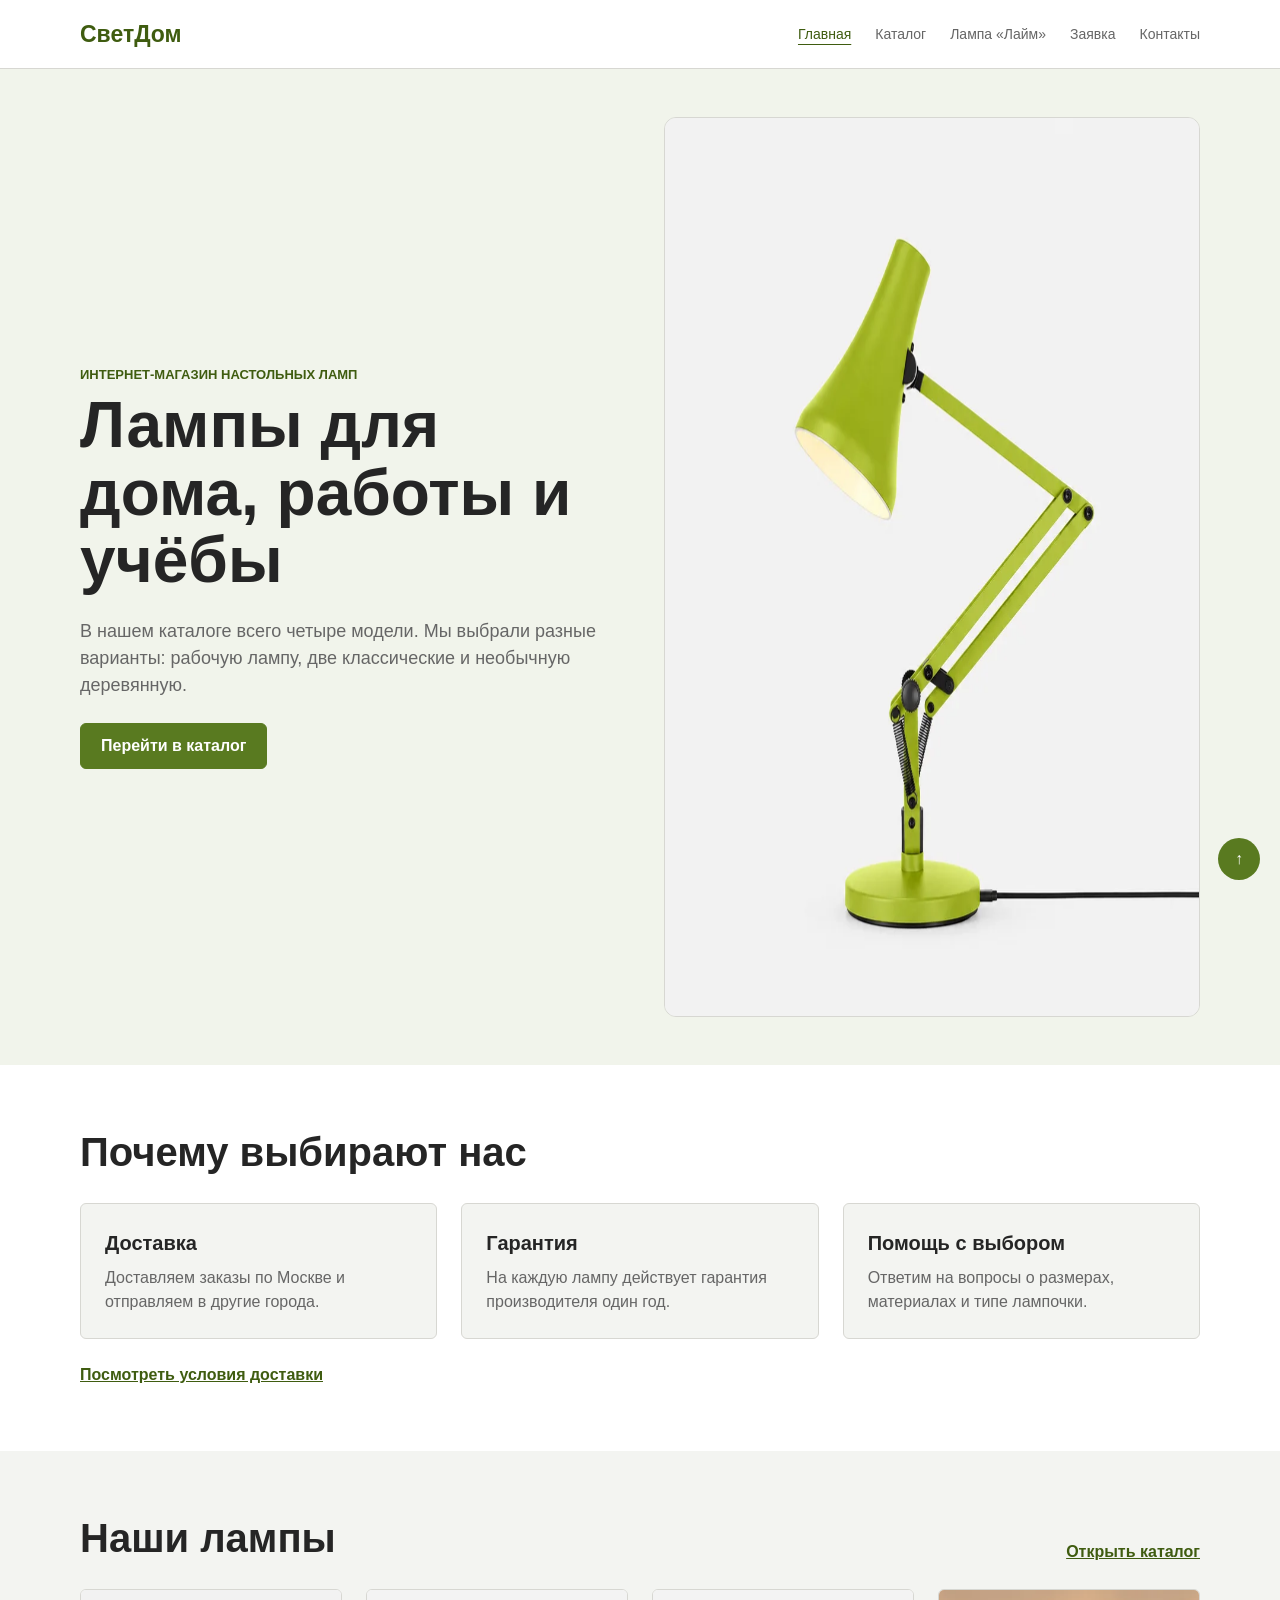
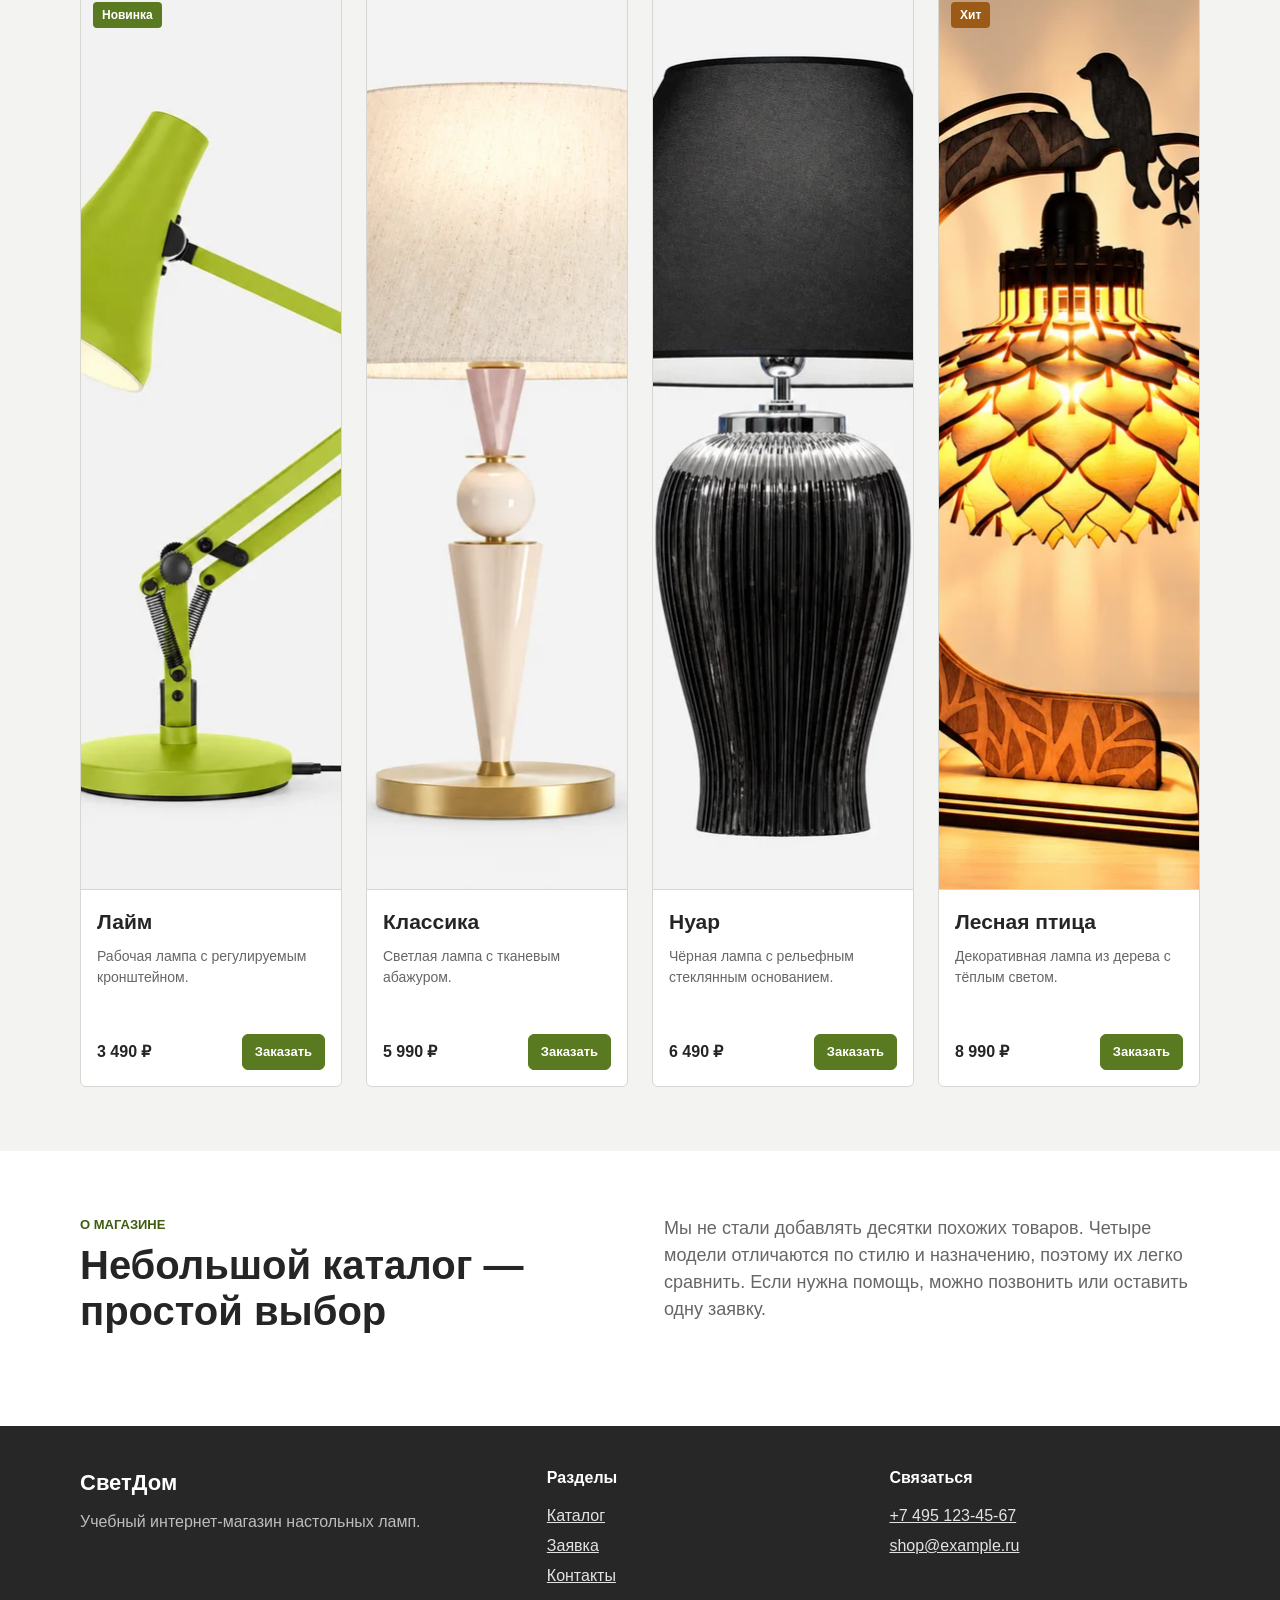
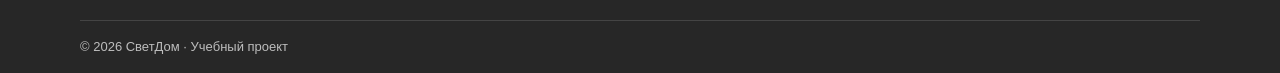
==== commit d328a0f7: "refactor: simplify shop and use lamp photos" ====
--- a/index.html
+++ b/index.html
@@ -3,26 +3,25 @@
 <head>
   <meta charset="UTF-8">
   <meta name="viewport" content="width=device-width, initial-scale=1.0">
-  <meta name="description" content="FORMA — дизайнерский свет для дома: локальные светильники, честные материалы и помощь в подборе.">
-  <title>FORMA — дизайнерский свет для дома</title>
+  <meta name="description" content="СветДом — интернет-магазин настольных ламп для дома, работы и учёбы.">
+  <title>СветДом — настольные лампы</title>
   <link rel="stylesheet" href="css/style.css">
-  <script src="js/main.js" defer></script>
 </head>
 <body>
   <a class="skip-link" href="#main-content">Перейти к содержимому</a>
+
   <header class="site-header">
     <div class="site-header__inner container">
-      <a class="site-header__logo" href="index.html" aria-label="FORMA — на главную"><span class="site-header__logo-mark" aria-hidden="true"></span>FORMA</a>
+      <a class="site-header__logo" href="index.html">СветДом</a>
       <nav class="site-nav" aria-label="Основная навигация">
         <ul class="site-nav__list">
           <li><a class="site-nav__link site-nav__link--active" href="index.html" aria-current="page">Главная</a></li>
           <li><a class="site-nav__link" href="catalog.html">Каталог</a></li>
-          <li><a class="site-nav__link" href="product.html">Светильник Aura</a></li>
+          <li><a class="site-nav__link" href="product.html">Лампа «Лайм»</a></li>
           <li><a class="site-nav__link" href="order.html">Заявка</a></li>
           <li><a class="site-nav__link" href="contacts.html">Контакты</a></li>
         </ul>
       </nav>
-      <button class="button button--small js-open-order" type="button" data-product="Консультация по свету">Подобрать свет</button>
     </div>
   </header>
 
@@ -30,122 +29,111 @@
     <section class="hero">
       <div class="hero__inner container">
         <div class="hero__content">
-          <p class="eyebrow">Коллекция 2026 · сделано в России</p>
-          <h1 class="hero__title">Свет, который<br><em>чувствует дом</em></h1>
-          <p class="hero__text">Лаконичные светильники из металла и стекла. Поможем собрать сценарий освещения, который подходит вашему пространству и ритму жизни.</p>
-          <div class="hero__actions">
-            <a class="button" href="catalog.html">Смотреть коллекцию</a>
-            <a class="text-link" href="#advantages">Почему FORMA <span aria-hidden="true">↓</span></a>
-          </div>
-          <dl class="hero__facts" aria-label="Преимущества магазина">
-            <div class="hero__fact"><dt>3 года</dt><dd>гарантии</dd></div>
-            <div class="hero__fact"><dt>14 дней</dt><dd>на возврат</dd></div>
-            <div class="hero__fact"><dt>0 ₽</dt><dd>подбор света</dd></div>
-          </dl>
+          <p class="label">Интернет-магазин настольных ламп</p>
+          <h1 class="hero__title">Лампы для дома, работы и учёбы</h1>
+          <p class="hero__text">В нашем каталоге всего четыре модели. Мы выбрали разные варианты: рабочую лампу, две классические и необычную деревянную.</p>
+          <a class="button" href="catalog.html">Перейти в каталог</a>
         </div>
-        <div class="hero__visual">
-          <span class="hero__shape" aria-hidden="true"></span>
-          <img class="hero__image" src="images/aura.svg" alt="Настольный светильник Aura в интерьере" width="640" height="720">
-          <a class="hero__product-tag" href="product.html"><span>Aura Mini</span><strong>7 990 ₽</strong></a>
-        </div>
+        <img class="hero__image" src="images/lamp-green.webp" alt="Зелёная настольная лампа Лайм" width="900" height="900">
       </div>
     </section>
 
-    <section class="section section--cream" id="advantages">
+    <section class="section" id="advantages">
       <div class="container">
-        <div class="section-heading">
-          <div><p class="eyebrow">Почему мы</p><h2 class="section-heading__title">Продумано до последнего люмена</h2></div>
-          <p class="section-heading__lead">Создаём не просто предметы, а спокойную и функциональную атмосферу для каждого пространства.</p>
+        <h2 class="section__title">Почему выбирают нас</h2>
+        <div class="advantages">
+          <article class="advantage-card">
+            <h3 class="advantage-card__title">Доставка</h3>
+            <p class="advantage-card__text">Доставляем заказы по Москве и отправляем в другие города.</p>
+          </article>
+          <article class="advantage-card">
+            <h3 class="advantage-card__title">Гарантия</h3>
+            <p class="advantage-card__text">На каждую лампу действует гарантия производителя один год.</p>
+          </article>
+          <article class="advantage-card">
+            <h3 class="advantage-card__title">Помощь с выбором</h3>
+            <p class="advantage-card__text">Ответим на вопросы о размерах, материалах и типе лампочки.</p>
+          </article>
         </div>
-        <div class="benefits-grid">
-          <article class="benefit-card"><span class="benefit-card__number">01</span><h3 class="benefit-card__title">Честные материалы</h3><p class="benefit-card__text">Сталь с порошковой окраской, матовое стекло и сертифицированная электрика.</p></article>
-          <article class="benefit-card"><span class="benefit-card__number">02</span><h3 class="benefit-card__title">Комфортный свет</h3><p class="benefit-card__text">Тёплая температура и отсутствие мерцания помогают глазам меньше уставать.</p></article>
-          <article class="benefit-card"><span class="benefit-card__number">03</span><h3 class="benefit-card__title">Сервис без формальностей</h3><p class="benefit-card__text">Консультант отвечает за подбор от первого сообщения до установки.</p></article>
-        </div>
+        <a class="simple-link" href="#delivery-modal">Посмотреть условия доставки</a>
       </div>
     </section>
 
-    <section class="section" id="popular">
+    <section class="section section--gray" id="popular">
       <div class="container">
-        <div class="section-heading section-heading--center">
-          <div><p class="eyebrow">Выбор покупателей</p><h2 class="section-heading__title">Светильники с характером</h2></div>
-          <a class="text-link" href="catalog.html">Весь каталог <span aria-hidden="true">→</span></a>
+        <div class="section__header">
+          <h2 class="section__title">Наши лампы</h2>
+          <a class="simple-link" href="catalog.html">Открыть каталог</a>
         </div>
         <div class="product-grid">
-          <article class="product-card product-card--featured">
-            <span class="product-card__badge">Хит</span>
-            <a class="product-card__image-link" href="product.html"><img class="product-card__image" src="images/aura.svg" alt="Настольный светильник Aura Mini" width="480" height="520"></a>
-            <div class="product-card__body"><p class="product-card__category">Настольный свет</p><h3 class="product-card__title"><a href="product.html">Aura Mini</a></h3><p class="product-card__description">Мягкий направленный свет и бесступенчатая регулировка яркости.</p><div class="product-card__footer"><p class="product-card__price">7 990 ₽</p><button class="button button--icon js-open-order" type="button" data-product="Aura Mini" aria-label="Заказать Aura Mini">+</button></div></div>
+          <article class="product-card product-card--new">
+            <span class="product-card__badge">Новинка</span>
+            <a href="product.html"><img class="product-card__image" src="images/lamp-green.webp" alt="Зелёная рабочая лампа Лайм" width="900" height="900"></a>
+            <div class="product-card__content">
+              <h3 class="product-card__title"><a href="product.html">Лайм</a></h3>
+              <p class="product-card__text">Рабочая лампа с регулируемым кронштейном.</p>
+              <div class="product-card__bottom"><strong>3 490 ₽</strong><a class="button button--small" href="order.html#order-form">Заказать</a></div>
+            </div>
           </article>
           <article class="product-card">
-            <span class="product-card__badge product-card__badge--new">Новинка</span>
-            <a class="product-card__image-link" href="product.html"><img class="product-card__image" src="images/line.svg" alt="Подвесной светильник Line 40" width="480" height="520"></a>
-            <div class="product-card__body"><p class="product-card__category">Подвесной свет</p><h3 class="product-card__title"><a href="product.html">Line 40</a></h3><p class="product-card__description">Тонкая световая линия для обеденной зоны или рабочего стола.</p><div class="product-card__footer"><p class="product-card__price">11 990 ₽</p><button class="button button--icon js-open-order" type="button" data-product="Line 40" aria-label="Заказать Line 40">+</button></div></div>
+            <a href="catalog.html"><img class="product-card__image" src="images/lamp-beige.webp" alt="Бежевая лампа Классика" width="900" height="900"></a>
+            <div class="product-card__content">
+              <h3 class="product-card__title"><a href="catalog.html">Классика</a></h3>
+              <p class="product-card__text">Светлая лампа с тканевым абажуром.</p>
+              <div class="product-card__bottom"><strong>5 990 ₽</strong><a class="button button--small" href="order.html#order-form">Заказать</a></div>
+            </div>
           </article>
-          <article class="product-card product-card--sale">
-            <span class="product-card__badge product-card__badge--sale">−15%</span>
-            <a class="product-card__image-link" href="product.html"><img class="product-card__image" src="images/orb.svg" alt="Настольный светильник Orb" width="480" height="520"></a>
-            <div class="product-card__body"><p class="product-card__category">Рассеянный свет</p><h3 class="product-card__title"><a href="product.html">Orb</a></h3><p class="product-card__description">Стеклянная сфера создаёт равномерное свечение без резких теней.</p><div class="product-card__footer"><p class="product-card__price"><s>7 590 ₽</s> 6 490 ₽</p><button class="button button--icon js-open-order" type="button" data-product="Orb" aria-label="Заказать Orb">+</button></div></div>
+          <article class="product-card">
+            <a href="catalog.html"><img class="product-card__image" src="images/lamp-black.webp" alt="Чёрная лампа Нуар" width="900" height="900"></a>
+            <div class="product-card__content">
+              <h3 class="product-card__title"><a href="catalog.html">Нуар</a></h3>
+              <p class="product-card__text">Чёрная лампа с рельефным стеклянным основанием.</p>
+              <div class="product-card__bottom"><strong>6 490 ₽</strong><a class="button button--small" href="order.html#order-form">Заказать</a></div>
+            </div>
+          </article>
+          <article class="product-card product-card--hit">
+            <span class="product-card__badge">Хит</span>
+            <a href="catalog.html"><img class="product-card__image" src="images/lamp-bird.webp" alt="Деревянная лампа Лесная птица" width="900" height="900"></a>
+            <div class="product-card__content">
+              <h3 class="product-card__title"><a href="catalog.html">Лесная птица</a></h3>
+              <p class="product-card__text">Декоративная лампа из дерева с тёплым светом.</p>
+              <div class="product-card__bottom"><strong>8 990 ₽</strong><a class="button button--small" href="order.html#order-form">Заказать</a></div>
+            </div>
           </article>
         </div>
       </div>
     </section>
 
-    <section class="story section">
-      <div class="story__inner container">
-        <div class="story__visual" aria-hidden="true"><span class="story__sun"></span><span class="story__lamp"></span></div>
-        <div class="story__content">
-          <p class="eyebrow">Подбор освещения</p><h2 class="story__title">Один дом — несколько сценариев</h2>
-          <p>Утром нужен ясный рабочий свет, вечером — мягкий и камерный. Расскажите нам о комнате, а мы предложим комплект и схему размещения.</p>
-          <ul class="check-list"><li>Разберём планировку и задачи</li><li>Подберём температуру и мощность</li><li>Соберём комплект в рамках бюджета</li></ul>
-          <button class="button button--light js-open-order" type="button" data-product="Бесплатный световой план">Получить световой план</button>
+    <section class="section">
+      <div class="about container">
+        <div>
+          <p class="label">О магазине</p>
+          <h2 class="section__title">Небольшой каталог — простой выбор</h2>
         </div>
-      </div>
-    </section>
-
-    <section class="section section--compact" id="reviews">
-      <div class="container">
-        <div class="section-heading"><div><p class="eyebrow">Отзывы</p><h2 class="section-heading__title">Живой свет в живых домах</h2></div></div>
-        <div class="review-grid">
-          <article class="review-card"><p class="review-card__rating" aria-label="Оценка 5 из 5">★★★★★</p><blockquote class="review-card__quote">«Aura наконец решила вопрос вечерней работы: света достаточно, но глаза не устают».</blockquote><p class="review-card__author">Анна, архитектор</p></article>
-          <article class="review-card"><p class="review-card__rating" aria-label="Оценка 5 из 5">★★★★★</p><blockquote class="review-card__quote">«Подобрали три разных светильника, и они выглядят как единая коллекция».</blockquote><p class="review-card__author">Михаил, Москва</p></article>
-        </div>
-      </div>
-    </section>
-
-    <section class="section section--cream" id="faq">
-      <div class="container faq">
-        <div class="faq__heading"><p class="eyebrow">Есть вопросы?</p><h2 class="section-heading__title">Коротко о важном</h2><a class="text-link" href="contacts.html">Все контакты <span aria-hidden="true">→</span></a></div>
-        <div class="faq__list">
-          <details class="faq__item"><summary class="faq__question">Лампочки входят в комплект?</summary><p class="faq__answer">Да, для всех моделей со сменным источником света мы кладём подходящую LED-лампу.</p></details>
-          <details class="faq__item"><summary class="faq__question">Можно ли вернуть светильник?</summary><p class="faq__answer">Можно в течение 14 дней, если сохранены товарный вид, упаковка и комплектность.</p></details>
-          <details class="faq__item"><summary class="faq__question">Вы помогаете с установкой?</summary><p class="faq__answer">Да, в Москве доступна установка партнёром. Для других городов подготовим понятную схему монтажа.</p></details>
-        </div>
+        <p>Мы не стали добавлять десятки похожих товаров. Четыре модели отличаются по стилю и назначению, поэтому их легко сравнить. Если нужна помощь, можно позвонить или оставить одну заявку.</p>
       </div>
     </section>
   </main>
 
-  <footer class="site-footer" id="contacts">
+  <footer class="site-footer">
     <div class="site-footer__inner container">
-      <div><a class="site-header__logo site-header__logo--light" href="index.html"><span class="site-header__logo-mark" aria-hidden="true"></span>FORMA</a><p class="site-footer__tagline">Свет, который чувствует дом.</p></div>
-      <div class="site-footer__column"><h2 class="site-footer__title">Навигация</h2><a href="catalog.html">Каталог</a><a href="product.html">Aura Mini</a><a href="order.html">Оставить заявку</a></div>
-      <div class="site-footer__column"><h2 class="site-footer__title">Контакты</h2><a href="tel:+74951234567">+7 495 123-45-67</a><a href="mailto:hello@forma-light.ru">hello@forma-light.ru</a><span>Москва, ул. Светлая, 7</span></div>
+      <div><strong class="site-footer__logo">СветДом</strong><p>Учебный интернет-магазин настольных ламп.</p></div>
+      <div><h2 class="site-footer__title">Разделы</h2><a href="catalog.html">Каталог</a><a href="order.html">Заявка</a><a href="contacts.html">Контакты</a></div>
+      <div><h2 class="site-footer__title">Связаться</h2><a href="tel:+74951234567">+7 495 123-45-67</a><a href="mailto:shop@example.ru">shop@example.ru</a></div>
     </div>
-    <div class="site-footer__bottom container"><span>© 2026 FORMA</span><span>Учебный проект · ЭФБО-01-25</span></div>
+    <div class="site-footer__bottom container">© 2026 СветДом · Учебный проект</div>
   </footer>
 
-  <a class="floating-action" href="#main-content" aria-label="Вернуться наверх">↑</a>
-  <dialog class="order-dialog" id="order-dialog" aria-labelledby="dialog-title">
-    <form class="order-form order-dialog__form" id="quick-order-form" method="dialog">
-      <button class="order-dialog__close js-close-order" type="button" aria-label="Закрыть окно">×</button>
-      <p class="eyebrow">Быстрая заявка</p><h2 class="order-dialog__title" id="dialog-title">Обсудим ваш свет</h2><p class="order-dialog__lead">Оставьте контакты — консультант перезвонит в течение рабочего дня.</p>
-      <input id="quick-product" name="product" type="hidden" value="Консультация по свету">
-      <div class="order-form__field"><label class="order-form__label" for="quick-name">Имя *</label><input class="order-form__input" id="quick-name" name="name" type="text" minlength="2" autocomplete="name" placeholder="Как к вам обращаться" required></div>
-      <div class="order-form__row"><div class="order-form__field"><label class="order-form__label" for="quick-email">E-mail *</label><input class="order-form__input" id="quick-email" name="email" type="email" autocomplete="email" placeholder="name@example.ru" required></div><div class="order-form__field"><label class="order-form__label" for="quick-phone">Телефон *</label><input class="order-form__input" id="quick-phone" name="phone" type="tel" autocomplete="tel" placeholder="+7 999 000-00-00" pattern="[+0-9 ()-]{10,20}" required></div></div>
-      <div class="order-form__field"><label class="order-form__label" for="quick-message">Комментарий</label><textarea class="order-form__input order-form__textarea" id="quick-message" name="message" rows="3" placeholder="Расскажите о комнате или задаче"></textarea></div>
-      <label class="order-form__check"><input name="agreement" type="checkbox" required><span>Я согласен на обработку персональных данных *</span></label>
-      <div class="order-form__actions"><button class="button" type="submit">Отправить заявку</button><span class="order-form__status" role="status" aria-live="polite"></span></div>
-    </form>
-  </dialog>
+  <a class="back-to-top" href="#main-content" aria-label="Наверх">↑</a>
+
+  <section class="modal" id="delivery-modal" aria-labelledby="delivery-title">
+    <a class="modal__background" href="#advantages" aria-label="Закрыть окно"></a>
+    <div class="modal__content">
+      <a class="modal__close" href="#advantages" aria-label="Закрыть окно">×</a>
+      <h2 id="delivery-title">Условия доставки</h2>
+      <p>По Москве заказ доставляется за 1–2 дня. В другие города отправляем транспортной компанией. Стоимость рассчитывается отдельно.</p>
+      <a class="button" href="order.html#order-form">Перейти к заявке</a>
+    </div>
+  </section>
 </body>
 </html>
--- a/css/style.css
+++ b/css/style.css
@@ -1,36 +1,22 @@
-/* 1. Design tokens */
 :root {
-  --color-ink: #252520;
-  --color-muted: #68675f;
-  --color-paper: #fcfaf6;
-  --color-cream: #f2ede3;
+  --color-bg: #ffffff;
+  --color-light: #f3f4f1;
+  --color-text: #252525;
+  --color-muted: #666666;
+  --color-primary: #597a20;
+  --color-primary-dark: #3f5c10;
+  --color-border: #d7d7d2;
   --color-white: #ffffff;
-  --color-accent: #bd5f3b;
-  --color-accent-dark: #8d3f25;
-  --color-green: #334c42;
-  --color-green-light: #dce5dc;
-  --color-border: #d9d4ca;
-  --color-danger: #a82929;
-  --color-focus: #1b6bd1;
-  --shadow-soft: 0 18px 55px rgba(38, 35, 27, 0.1);
-  --shadow-card: 0 12px 35px rgba(38, 35, 27, 0.08);
-  --space-2xs: 0.25rem;
-  --space-xs: 0.5rem;
-  --space-sm: 0.75rem;
-  --space-md: 1rem;
-  --space-lg: 1.5rem;
-  --space-xl: 2rem;
-  --space-2xl: 3rem;
-  --space-3xl: 5rem;
-  --radius-sm: 0.5rem;
-  --radius-md: 1rem;
-  --radius-lg: 1.75rem;
-  --radius-pill: 999px;
-  --container: 1180px;
-  --transition: 180ms ease;
-}
-
-/* 2. Reset and base */
+  --color-danger: #a52a2a;
+  --space-sm: 8px;
+  --space-md: 16px;
+  --space-lg: 24px;
+  --space-xl: 40px;
+  --radius-sm: 6px;
+  --radius-md: 12px;
+  --container: 1120px;
+}
+
 *,
 *::before,
 *::after {
@@ -43,15 +29,10 @@
 
 body {
   margin: 0;
-  color: var(--color-ink);
-  background: var(--color-paper);
-  font-family: Inter, "Segoe UI", Arial, sans-serif;
-  font-size: 1rem;
-  line-height: 1.6;
-}
-
-body:has(dialog[open]) {
-  overflow: hidden;
+  color: var(--color-text);
+  background: var(--color-bg);
+  font-family: Arial, Helvetica, sans-serif;
+  line-height: 1.5;
 }
 
 img {
@@ -61,1953 +42,904 @@
 
 a {
   color: inherit;
-  text-decoration-thickness: 1px;
-  text-underline-offset: 0.2em;
 }
 
 button,
 input,
 select,
 textarea {
-  color: inherit;
   font: inherit;
-}
-
-button,
-select {
-  cursor: pointer;
 }
 
 h1,
 h2,
 h3,
-p,
-ul,
-ol,
-dl,
-blockquote {
+p {
   margin-top: 0;
 }
 
 :focus-visible {
-  outline: 3px solid var(--color-focus);
+  outline: 3px solid #246ac2;
   outline-offset: 3px;
 }
 
-::selection {
-  color: var(--color-white);
-  background: var(--color-accent);
-}
-
 .container {
-  width: min(calc(100% - 2rem), var(--container));
-  margin-inline: auto;
-}
-
-.visually-hidden {
-  position: absolute;
-  width: 1px;
-  height: 1px;
-  padding: 0;
-  margin: -1px;
-  overflow: hidden;
-  clip: rect(0, 0, 0, 0);
-  white-space: nowrap;
-  border: 0;
+  width: min(calc(100% - 32px), var(--container));
+  margin: 0 auto;
 }
 
 .skip-link {
   position: fixed;
-  top: var(--space-md);
-  left: var(--space-md);
+  top: 10px;
+  left: 10px;
   z-index: 200;
-  padding: var(--space-sm) var(--space-md);
-  color: var(--color-white);
-  background: var(--color-ink);
-  border-radius: var(--radius-sm);
-  transform: translateY(-180%);
-  transition: transform var(--transition);
+  padding: 10px 14px;
+  color: var(--color-white);
+  background: var(--color-text);
+  transform: translateY(-150%);
 }
 
 .skip-link:focus {
   transform: translateY(0);
 }
 
-.eyebrow {
+.label {
   margin-bottom: var(--space-sm);
-  color: var(--color-accent-dark);
-  font-size: 0.75rem;
-  font-weight: 800;
-  letter-spacing: 0.16em;
+  color: var(--color-primary-dark);
+  font-size: 13px;
+  font-weight: 700;
   text-transform: uppercase;
 }
 
 .section {
-  padding-block: var(--space-3xl);
-}
-
-.section--compact {
-  padding-block: var(--space-2xl) var(--space-3xl);
-}
-
-.section--cream {
-  background: var(--color-cream);
-}
-
-/* 3. Header and navigation */
+  padding: 64px 0;
+}
+
+.section--gray {
+  background: var(--color-light);
+}
+
+.section__title {
+  margin-bottom: 28px;
+  font-size: clamp(28px, 4vw, 40px);
+  line-height: 1.15;
+}
+
+.section__header {
+  display: flex;
+  align-items: center;
+  justify-content: space-between;
+  gap: var(--space-md);
+}
+
+.simple-link {
+  color: var(--color-primary-dark);
+  font-weight: 700;
+}
+
+/* Шапка и навигация */
 .site-header {
   position: sticky;
   top: 0;
   z-index: 50;
-  background: color-mix(in srgb, var(--color-paper) 92%, transparent);
+  background: var(--color-white);
   border-bottom: 1px solid var(--color-border);
-  backdrop-filter: blur(14px);
 }
 
 .site-header__inner {
+  display: flex;
+  min-height: 68px;
+  align-items: center;
+  justify-content: space-between;
+  gap: var(--space-lg);
+}
+
+.site-header__logo {
+  color: var(--color-primary-dark);
+  font-size: 23px;
+  font-weight: 800;
+  text-decoration: none;
+}
+
+.site-nav__list {
+  display: flex;
+  align-items: center;
+  gap: var(--space-lg);
+  padding: 0;
+  margin: 0;
+  list-style: none;
+}
+
+.site-nav__link {
+  display: block;
+  padding: 22px 0;
+  color: var(--color-muted);
+  font-size: 14px;
+  text-decoration: none;
+}
+
+.site-nav__link:hover,
+.site-nav__link--active {
+  color: var(--color-primary-dark);
+  text-decoration: underline;
+  text-underline-offset: 5px;
+}
+
+/* Кнопки */
+.button {
+  display: inline-flex;
+  min-height: 44px;
+  align-items: center;
+  justify-content: center;
+  padding: 10px 20px;
+  color: var(--color-white);
+  background: var(--color-primary);
+  border: 1px solid var(--color-primary);
+  border-radius: var(--radius-sm);
+  font-weight: 700;
+  text-decoration: none;
+  cursor: pointer;
+}
+
+.button:hover {
+  background: var(--color-primary-dark);
+  border-color: var(--color-primary-dark);
+}
+
+.button:disabled,
+.button--disabled {
+  cursor: not-allowed;
+  opacity: 0.5;
+}
+
+.button--small {
+  min-height: 36px;
+  padding: 7px 12px;
+  font-size: 13px;
+}
+
+.button--outline {
+  color: var(--color-primary-dark);
+  background: transparent;
+}
+
+.button--outline:hover {
+  color: var(--color-white);
+}
+
+/* Главная страница */
+.hero {
+  padding: 48px 0;
+  background: #f1f4eb;
+}
+
+.hero__inner {
+  display: grid;
+  align-items: center;
+  grid-template-columns: 1fr 1fr;
+  gap: 48px;
+}
+
+.hero__title {
+  margin-bottom: var(--space-lg);
+  font-size: clamp(38px, 6vw, 64px);
+  line-height: 1.05;
+}
+
+.hero__text {
+  max-width: 560px;
+  margin-bottom: var(--space-lg);
+  color: var(--color-muted);
+  font-size: 18px;
+}
+
+.hero__image {
+  width: 100%;
+  border: 1px solid var(--color-border);
+  border-radius: var(--radius-md);
+}
+
+.advantages {
+  display: grid;
+  margin-bottom: var(--space-lg);
+  grid-template-columns: repeat(3, 1fr);
+  gap: var(--space-lg);
+}
+
+.advantage-card {
+  padding: var(--space-lg);
+  background: var(--color-light);
+  border: 1px solid var(--color-border);
+  border-radius: var(--radius-sm);
+}
+
+.advantage-card__title {
+  margin-bottom: var(--space-sm);
+  font-size: 20px;
+}
+
+.advantage-card__text {
+  margin-bottom: 0;
+  color: var(--color-muted);
+}
+
+.about {
+  display: grid;
+  align-items: start;
+  grid-template-columns: 1fr 1fr;
+  gap: 48px;
+}
+
+.about p:last-child {
+  color: var(--color-muted);
+  font-size: 18px;
+}
+
+/* Карточки товаров */
+.product-grid {
+  display: grid;
+  grid-template-columns: repeat(4, 1fr);
+  gap: var(--space-lg);
+}
+
+.product-grid--catalog {
+  grid-template-columns: repeat(2, 1fr);
+}
+
+.product-card {
+  position: relative;
+  overflow: hidden;
+  background: var(--color-white);
+  border: 1px solid var(--color-border);
+  border-radius: var(--radius-sm);
+}
+
+.product-card:hover {
+  border-color: var(--color-primary);
+}
+
+.product-card__badge {
+  position: absolute;
+  top: 12px;
+  left: 12px;
+  z-index: 2;
+  padding: 4px 9px;
+  color: var(--color-white);
+  background: var(--color-primary);
+  border-radius: 4px;
+  font-size: 12px;
+  font-weight: 700;
+}
+
+.product-card--hit .product-card__badge {
+  background: #9b5b16;
+}
+
+.product-card__image {
+  width: 100%;
+  aspect-ratio: 1;
+  object-fit: cover;
+  background: var(--color-light);
+  border-bottom: 1px solid var(--color-border);
+}
+
+.product-card__content {
+  padding: var(--space-md);
+}
+
+.product-card__category {
+  margin-bottom: 4px;
+  color: var(--color-muted);
+  font-size: 12px;
+  text-transform: uppercase;
+}
+
+.product-card__title {
+  margin-bottom: var(--space-sm);
+  font-size: 21px;
+}
+
+.product-card__title a {
+  text-decoration: none;
+}
+
+.product-card__title a:hover {
+  color: var(--color-primary-dark);
+  text-decoration: underline;
+}
+
+.product-card__text {
+  min-height: 72px;
+  margin-bottom: var(--space-md);
+  color: var(--color-muted);
+  font-size: 14px;
+}
+
+.product-card__bottom {
   display: flex;
   align-items: center;
   justify-content: space-between;
-  min-height: 76px;
+  gap: var(--space-sm);
+}
+
+/* Внутренние страницы */
+.page-title {
+  padding: 40px 0;
+}
+
+.page-title h1 {
+  margin-bottom: var(--space-sm);
+  font-size: clamp(34px, 5vw, 52px);
+}
+
+.page-title > p {
+  margin-bottom: 0;
+  color: var(--color-muted);
+}
+
+.breadcrumbs {
+  display: flex;
+  gap: var(--space-sm);
+  margin-bottom: var(--space-md);
+  color: var(--color-muted);
+  font-size: 13px;
+}
+
+.breadcrumbs--page {
+  padding-top: 32px;
+}
+
+.breadcrumbs a:hover {
+  color: var(--color-primary-dark);
+}
+
+/* Каталог */
+.catalog {
+  display: grid;
+  align-items: start;
+  padding-bottom: 64px;
+  grid-template-columns: 220px 1fr;
+  gap: 32px;
+}
+
+.filter {
+  position: sticky;
+  top: 92px;
+  padding: var(--space-lg);
+  background: var(--color-light);
+  border: 1px solid var(--color-border);
+  border-radius: var(--radius-sm);
+}
+
+.filter__title {
+  font-size: 22px;
+}
+
+.filter__form {
+  display: grid;
+  gap: var(--space-md);
+}
+
+.filter__group {
+  display: grid;
+  padding: 0 0 var(--space-md);
+  margin: 0;
+  border: 0;
+  border-bottom: 1px solid var(--color-border);
+  gap: var(--space-sm);
+}
+
+.filter__group legend {
+  margin-bottom: var(--space-sm);
+  font-weight: 700;
+}
+
+.filter__group label {
+  cursor: pointer;
+  font-size: 14px;
+}
+
+.filter__group input {
+  accent-color: var(--color-primary);
+}
+
+.catalog__heading {
+  margin-bottom: var(--space-lg);
+  font-size: 26px;
+}
+
+.catalog__heading span {
+  color: var(--color-muted);
+  font-weight: 400;
+}
+
+/* Страница товара */
+.product-detail {
+  display: grid;
+  align-items: center;
+  padding: 20px 0 64px;
+  grid-template-columns: 1fr 1fr;
+  gap: 48px;
+}
+
+.product-detail__photo {
+  position: relative;
+}
+
+.product-detail__photo img {
+  border: 1px solid var(--color-border);
+  border-radius: var(--radius-md);
+}
+
+.product-detail__badge {
+  position: absolute;
+  top: 16px;
+  left: 16px;
+  z-index: 2;
+  padding: 5px 10px;
+  color: var(--color-white);
+  background: var(--color-primary);
+  border-radius: 4px;
+  font-size: 13px;
+}
+
+.product-detail__title {
+  margin-bottom: var(--space-md);
+  font-size: clamp(40px, 6vw, 64px);
+}
+
+.product-detail__description {
+  color: var(--color-muted);
+  font-size: 17px;
+}
+
+.product-detail__price {
+  margin-bottom: 4px;
+  font-size: 28px;
+  font-weight: 700;
+}
+
+.product-detail__stock {
+  color: var(--color-primary-dark);
+  font-weight: 700;
+}
+
+.product-detail__list {
+  padding-left: 20px;
+  margin-top: var(--space-lg);
+  color: var(--color-muted);
+}
+
+.specs {
+  display: grid;
+  align-items: start;
+  grid-template-columns: 1fr 1.4fr;
+  gap: 48px;
+}
+
+.table-wrapper {
+  overflow-x: auto;
+}
+
+.specs-table {
+  width: 100%;
+  border-collapse: collapse;
+  background: var(--color-white);
+}
+
+.specs-table caption {
+  padding-bottom: var(--space-sm);
+  font-weight: 700;
+  text-align: left;
+}
+
+.specs-table th,
+.specs-table td {
+  padding: 12px;
+  border: 1px solid var(--color-border);
+  text-align: left;
+}
+
+.specs-table thead {
+  background: #e5e8e0;
+}
+
+.small-products {
+  display: grid;
+  grid-template-columns: repeat(3, 1fr);
   gap: var(--space-lg);
 }
 
-.site-header__logo {
-  display: inline-flex;
-  align-items: center;
-  gap: var(--space-xs);
-  font-size: 1.2rem;
-  font-weight: 900;
-  letter-spacing: 0.13em;
-  text-decoration: none;
-}
-
-.site-header__logo-mark {
-  width: 1.1rem;
-  height: 1.55rem;
-  background: var(--color-accent);
-  border-radius: 50% 50% 5px 5px;
-  transform: rotate(180deg);
-}
-
-.site-header__logo--light {
-  color: var(--color-white);
-}
-
-.site-nav__list {
+.small-product {
   display: flex;
   align-items: center;
-  justify-content: center;
-  gap: clamp(0.75rem, 2vw, 1.75rem);
-  padding: 0;
-  margin: 0;
-  list-style: none;
-}
-
-.site-nav__link {
-  position: relative;
-  display: block;
-  padding-block: 1.55rem;
-  color: var(--color-muted);
-  font-size: 0.88rem;
-  font-weight: 650;
-  text-decoration: none;
-  transition: color var(--transition);
-}
-
-.site-nav__link::after {
-  position: absolute;
-  right: 0;
-  bottom: 1.15rem;
-  left: 0;
-  height: 2px;
-  content: "";
-  background: var(--color-accent);
-  transform: scaleX(0);
-  transition: transform var(--transition);
-}
-
-.site-nav__link:hover,
-.site-nav__link--active {
-  color: var(--color-ink);
-}
-
-.site-nav__link:hover::after,
-.site-nav__link--active::after {
-  transform: scaleX(1);
-}
-
-/* 4. Buttons and links */
-.button {
-  display: inline-flex;
-  min-height: 48px;
-  align-items: center;
-  justify-content: center;
-  gap: var(--space-xs);
-  padding: 0.75rem 1.35rem;
-  color: var(--color-white);
-  background: var(--color-accent);
-  border: 1px solid var(--color-accent);
-  border-radius: var(--radius-pill);
-  font-weight: 750;
-  line-height: 1.2;
-  text-decoration: none;
-  transition: color var(--transition), background-color var(--transition), border-color var(--transition), transform var(--transition);
-}
-
-.button:hover {
-  background: var(--color-accent-dark);
-  border-color: var(--color-accent-dark);
-  transform: translateY(-2px);
-}
-
-.button:active {
-  transform: translateY(0);
-}
-
-.button:disabled,
-.button--disabled {
-  cursor: not-allowed;
-  opacity: 0.55;
-  transform: none;
-}
-
-.button--small {
-  min-height: 40px;
-  padding: 0.6rem 1rem;
-  font-size: 0.85rem;
-}
-
-.button--outline {
-  color: var(--color-ink);
-  background: transparent;
-  border-color: var(--color-border);
-}
-
-.button--outline:hover {
-  color: var(--color-white);
-  background: var(--color-green);
-  border-color: var(--color-green);
-}
-
-.button--light {
-  color: var(--color-green);
-  background: var(--color-white);
-  border-color: var(--color-white);
-}
-
-.button--light:hover {
-  color: var(--color-white);
-  background: var(--color-accent);
-  border-color: var(--color-accent);
-}
-
-.button--icon {
-  width: 44px;
-  min-height: 44px;
-  flex: 0 0 44px;
-  padding: 0;
-  font-size: 1.5rem;
-}
-
-.button--wide {
-  width: 100%;
-}
-
-.text-link {
-  display: inline-flex;
-  align-items: center;
-  gap: var(--space-xs);
-  font-weight: 750;
-  text-decoration: none;
-}
-
-.text-link span {
-  color: var(--color-accent);
-  font-size: 1.25em;
-  transition: transform var(--transition);
-}
-
-.text-link:hover span {
-  transform: translateX(4px);
-}
-
-/* 5. Hero */
-.hero {
-  overflow: hidden;
-  background: var(--color-paper);
-}
-
-.hero__inner {
-  display: grid;
-  min-height: 650px;
-  align-items: center;
-  grid-template-columns: minmax(0, 1fr) minmax(380px, 0.85fr);
-  gap: var(--space-3xl);
-}
-
-.hero__content {
-  padding-block: var(--space-2xl);
-}
-
-.hero__title {
-  max-width: 770px;
-  margin-bottom: var(--space-lg);
-  font-family: Georgia, "Times New Roman", serif;
-  font-size: clamp(3.25rem, 7vw, 6.7rem);
-  font-weight: 400;
-  letter-spacing: -0.06em;
-  line-height: 0.88;
-}
-
-.hero__title em {
-  color: var(--color-accent);
-  font-weight: 400;
-}
-
-.hero__text {
-  max-width: 610px;
-  margin-bottom: var(--space-xl);
-  color: var(--color-muted);
-  font-size: 1.08rem;
-}
-
-.hero__actions {
-  display: flex;
-  align-items: center;
-  gap: var(--space-lg);
-}
-
-.hero__facts {
-  display: flex;
-  gap: var(--space-2xl);
-  padding-top: var(--space-2xl);
-  margin-bottom: 0;
-}
-
-.hero__fact dt {
-  font-size: 1.1rem;
-  font-weight: 850;
-}
-
-.hero__fact dd {
-  margin: 0;
-  color: var(--color-muted);
-  font-size: 0.8rem;
-}
-
-.hero__visual {
-  position: relative;
-  align-self: stretch;
-  min-height: 570px;
-}
-
-.hero__shape {
-  position: absolute;
-  inset: 7% -15% 0 0;
-  background: #e7d7c1;
-  border-radius: 46% 46% 0 0;
-}
-
-.hero__image {
-  position: absolute;
-  right: 0;
-  bottom: 0;
-  z-index: 2;
-  width: min(100%, 520px);
-  height: auto;
-  filter: drop-shadow(0 28px 30px rgba(65, 40, 26, 0.18));
-}
-
-.hero__product-tag {
-  position: absolute;
-  right: 0;
-  bottom: 8%;
-  z-index: 3;
-  display: flex;
-  min-width: 190px;
-  justify-content: space-between;
   gap: var(--space-md);
   padding: var(--space-md);
-  background: color-mix(in srgb, var(--color-white) 90%, transparent);
-  border-radius: var(--radius-md) 0 0 var(--radius-md);
-  box-shadow: var(--shadow-card);
-  text-decoration: none;
-  backdrop-filter: blur(8px);
-}
-
-/* 6. Section headings and cards */
-.section-heading {
+  border: 1px solid var(--color-border);
+  border-radius: var(--radius-sm);
+}
+
+.small-product img {
+  width: 110px;
+  height: 110px;
+  object-fit: cover;
+}
+
+.small-product h3,
+.small-product p {
+  margin-bottom: 4px;
+}
+
+/* Форма */
+.order-layout {
+  display: grid;
+  align-items: start;
+  grid-template-columns: 1fr 320px;
+  gap: 32px;
+}
+
+.order-form {
+  display: grid;
+  padding: 32px;
+  background: var(--color-white);
+  border: 1px solid var(--color-border);
+  border-radius: var(--radius-sm);
+  gap: var(--space-md);
+}
+
+.order-form__title {
+  margin-bottom: var(--space-sm);
+}
+
+.order-form__row {
+  display: grid;
+  grid-template-columns: 1fr 1fr;
+  gap: var(--space-md);
+}
+
+.order-form__field {
+  display: grid;
+  gap: 5px;
+}
+
+.order-form__field label {
+  font-weight: 700;
+}
+
+.order-form__field input,
+.order-form__field select,
+.order-form__field textarea {
+  width: 100%;
+  padding: 11px 12px;
+  background: var(--color-white);
+  border: 1px solid var(--color-border);
+  border-radius: var(--radius-sm);
+}
+
+.order-form__field input:hover,
+.order-form__field select:hover,
+.order-form__field textarea:hover {
+  border-color: var(--color-primary);
+}
+
+.order-form__field input:user-invalid,
+.order-form__field select:user-invalid,
+.order-form__field textarea:user-invalid {
+  border-color: var(--color-danger);
+}
+
+.order-form__field textarea {
+  resize: vertical;
+}
+
+.order-form__checkbox {
+  cursor: pointer;
+  font-size: 14px;
+}
+
+.order-form__checkbox input {
+  accent-color: var(--color-primary);
+}
+
+.order-form__actions {
   display: flex;
-  align-items: end;
-  justify-content: space-between;
-  gap: var(--space-xl);
-  margin-bottom: var(--space-2xl);
-}
-
-.section-heading--center {
-  align-items: center;
-}
-
-.section-heading__title {
-  max-width: 760px;
+  gap: var(--space-sm);
+}
+
+.order-form__note {
   margin-bottom: 0;
-  font-family: Georgia, "Times New Roman", serif;
-  font-size: clamp(2.25rem, 4vw, 4rem);
-  font-weight: 400;
-  letter-spacing: -0.045em;
-  line-height: 1;
-}
-
-.section-heading__lead {
-  max-width: 430px;
-  margin-bottom: 0;
-  color: var(--color-muted);
-}
-
-.benefits-grid {
+  color: var(--color-muted);
+  font-size: 13px;
+}
+
+.order-info {
+  padding: var(--space-lg);
+  background: #e5ebda;
+  border: 1px solid #c4d0b0;
+  border-radius: var(--radius-sm);
+}
+
+.order-info h2 {
+  font-size: 22px;
+}
+
+.order-info ol {
+  padding-left: 20px;
+}
+
+/* Контакты */
+.contacts {
   display: grid;
   grid-template-columns: repeat(3, 1fr);
   gap: var(--space-lg);
 }
 
-.benefit-card {
-  padding: var(--space-xl);
-  background: var(--color-paper);
-  border: 1px solid transparent;
-  border-radius: var(--radius-md);
-  transition: border-color var(--transition), transform var(--transition);
-}
-
-.benefit-card:hover {
-  border-color: var(--color-accent);
-  transform: translateY(-5px);
-}
-
-.benefit-card__number {
-  display: block;
-  margin-bottom: var(--space-2xl);
-  color: var(--color-accent);
-  font-family: Georgia, serif;
-  font-size: 1.4rem;
-}
-
-.benefit-card__title {
-  margin-bottom: var(--space-xs);
-  font-size: 1.2rem;
-}
-
-.benefit-card__text {
+.contact-card {
+  padding: var(--space-lg);
+  background: var(--color-white);
+  border: 1px solid var(--color-border);
+  border-radius: var(--radius-sm);
+}
+
+.contact-card h2 {
+  font-size: 22px;
+}
+
+.contact-card p:last-child {
   margin-bottom: 0;
-  color: var(--color-muted);
-}
-
-.product-grid {
-  display: grid;
-  grid-template-columns: repeat(3, minmax(0, 1fr));
-  gap: var(--space-lg);
-}
-
-.product-grid--catalog {
-  grid-template-columns: repeat(2, minmax(0, 1fr));
-}
-
-.product-card {
-  position: relative;
-  display: flex;
-  min-width: 0;
-  flex-direction: column;
-  overflow: hidden;
-  background: var(--color-white);
-  border: 1px solid var(--color-border);
-  border-radius: var(--radius-md);
-  transition: box-shadow var(--transition), transform var(--transition);
-}
-
-.product-card:hover {
-  box-shadow: var(--shadow-card);
-  transform: translateY(-5px);
-}
-
-.product-card__badge {
-  position: absolute;
-  top: var(--space-md);
-  left: var(--space-md);
-  z-index: 3;
-  padding: 0.35rem 0.7rem;
-  color: var(--color-white);
-  background: var(--color-green);
-  border-radius: var(--radius-pill);
-  font-size: 0.72rem;
-  font-weight: 800;
-  letter-spacing: 0.08em;
-  text-transform: uppercase;
-}
-
-.product-card__badge--new {
-  color: var(--color-ink);
-  background: #e5c86d;
-}
-
-.product-card__badge--sale {
-  background: var(--color-accent);
-}
-
-.product-card__image-link {
-  display: block;
-  overflow: hidden;
-  background: var(--color-cream);
-}
-
-.product-card__image {
-  width: 100%;
-  aspect-ratio: 1 / 1.04;
-  object-fit: cover;
-  transition: transform 350ms ease;
-}
-
-.product-card:hover .product-card__image {
-  transform: scale(1.025);
-}
-
-.product-card__body {
-  display: flex;
-  flex: 1;
-  flex-direction: column;
-  padding: var(--space-lg);
-}
-
-.product-card__category {
-  margin-bottom: var(--space-2xs);
-  color: var(--color-accent-dark);
-  font-size: 0.72rem;
-  font-weight: 800;
-  letter-spacing: 0.08em;
-  text-transform: uppercase;
-}
-
-.product-card__title {
-  margin-bottom: var(--space-xs);
-  font-family: Georgia, serif;
-  font-size: 1.7rem;
-  font-weight: 400;
-}
-
-.product-card__title a {
-  text-decoration: none;
-}
-
-.product-card__title a:hover {
-  color: var(--color-accent-dark);
-}
-
-.product-card__description {
-  flex: 1;
-  margin-bottom: var(--space-lg);
-  color: var(--color-muted);
-  font-size: 0.9rem;
-}
-
-.product-card__footer {
+}
+
+.contact-action {
   display: flex;
   align-items: center;
   justify-content: space-between;
-  gap: var(--space-md);
-}
-
-.product-card__price {
-  margin-bottom: 0;
-  font-size: 1.05rem;
-  font-weight: 850;
-}
-
-.product-card__price s {
-  margin-right: var(--space-2xs);
-  color: var(--color-muted);
-  font-size: 0.78rem;
-  font-weight: 500;
-}
-
-/* 7. Story, reviews and FAQ */
-.story {
-  padding-block: 0;
-  color: var(--color-white);
-  background: var(--color-green);
-}
-
-.story__inner {
-  display: grid;
-  min-height: 560px;
-  grid-template-columns: 1fr 1fr;
-}
-
-.story__visual {
+  gap: var(--space-lg);
+}
+
+.contact-action .section__title {
+  margin-bottom: var(--space-sm);
+}
+
+.simple-map {
   position: relative;
+  height: 300px;
   overflow: hidden;
-  background: #789382;
-}
-
-.story__sun {
+  background: #e0e4da;
+  border: 1px solid var(--color-border);
+  border-radius: var(--radius-sm);
+}
+
+.simple-map::before,
+.simple-map::after {
   position: absolute;
-  top: 70px;
-  left: 50%;
-  width: 280px;
-  height: 280px;
-  background: #e9c779;
-  border-radius: 50%;
-  transform: translateX(-50%);
-}
-
-.story__lamp {
+  content: "";
+  background: var(--color-white);
+  border: 1px solid var(--color-border);
+}
+
+.simple-map::before {
+  top: 120px;
+  left: 0;
+  width: 100%;
+  height: 56px;
+}
+
+.simple-map::after {
+  top: 0;
+  left: 58%;
+  width: 52px;
+  height: 100%;
+}
+
+.simple-map__road,
+.simple-map__shop,
+.simple-map__metro {
   position: absolute;
-  bottom: 0;
-  left: 50%;
-  width: 170px;
-  height: 380px;
-  background: var(--color-green);
-  border-radius: 85px 85px 0 0;
-  transform: translateX(-50%);
-}
-
-.story__lamp::after {
-  position: absolute;
-  top: 80px;
-  left: 50%;
-  width: 105px;
-  height: 105px;
-  content: "";
-  background: #fff1bc;
-  border-radius: 50%;
-  box-shadow: 0 0 70px #fff1bc;
-  transform: translateX(-50%);
-}
-
-.story__content {
-  align-self: center;
-  padding: var(--space-3xl);
-}
-
-.story__content .eyebrow {
-  color: #e9c779;
-}
-
-.story__title {
-  margin-bottom: var(--space-lg);
-  font-family: Georgia, serif;
-  font-size: clamp(2.6rem, 5vw, 4.6rem);
-  font-weight: 400;
-  letter-spacing: -0.05em;
-  line-height: 0.98;
-}
-
-.check-list {
-  padding: 0;
-  margin-block: var(--space-xl);
-  list-style: none;
-}
-
-.check-list li {
-  padding-block: var(--space-sm);
-  border-bottom: 1px solid rgba(255, 255, 255, 0.18);
-}
-
-.check-list li::before {
-  margin-right: var(--space-sm);
-  color: #e9c779;
-  content: "✓";
-  font-weight: 900;
-}
-
-.review-grid {
-  display: grid;
-  grid-template-columns: repeat(2, 1fr);
-  gap: var(--space-lg);
-}
-
-.review-card {
-  padding: var(--space-xl);
-  background: var(--color-white);
-  border: 1px solid var(--color-border);
-  border-radius: var(--radius-md);
-}
-
-.review-card__rating {
-  margin-bottom: var(--space-lg);
-  color: var(--color-accent);
-  letter-spacing: 0.12em;
-}
-
-.review-card__quote {
-  margin: 0 0 var(--space-lg);
-  font-family: Georgia, serif;
-  font-size: 1.35rem;
-  line-height: 1.4;
-}
-
-.review-card__author {
-  margin-bottom: 0;
-  color: var(--color-muted);
-  font-size: 0.82rem;
-}
-
-.review-summary {
-  color: var(--color-accent-dark);
-  font-size: 1.5rem;
-  font-weight: 850;
-}
-
-.faq {
-  display: grid;
-  grid-template-columns: 0.72fr 1.28fr;
-  gap: var(--space-3xl);
-}
-
-.faq__heading .text-link {
-  margin-top: var(--space-xl);
-}
-
-.faq__item {
-  border-top: 1px solid var(--color-border);
-}
-
-.faq__item:last-child {
-  border-bottom: 1px solid var(--color-border);
-}
-
-.faq__question {
-  padding-block: var(--space-lg);
-  cursor: pointer;
-  font-size: 1.1rem;
-  font-weight: 750;
-}
-
-.faq__question::marker {
-  color: var(--color-accent);
-}
-
-.faq__answer {
-  max-width: 640px;
-  padding-bottom: var(--space-lg);
-  margin-bottom: 0;
-  color: var(--color-muted);
-}
-
-/* 8. Inner page header and breadcrumbs */
-.page-header {
-  padding-block: var(--space-xl) var(--space-2xl);
-}
-
-.breadcrumbs {
-  margin-bottom: var(--space-2xl);
-}
-
-.breadcrumbs__list {
-  display: flex;
-  flex-wrap: wrap;
-  gap: var(--space-xs);
-  padding: 0;
-  margin: 0;
-  color: var(--color-muted);
-  font-size: 0.8rem;
-  list-style: none;
-}
-
-.breadcrumbs__list li:not(:last-child)::after {
-  margin-left: var(--space-xs);
-  color: var(--color-border);
-  content: "/";
-}
-
-.breadcrumbs__list a:hover {
-  color: var(--color-accent-dark);
-}
-
-.page-header__row {
-  display: flex;
-  align-items: end;
-  justify-content: space-between;
-  gap: var(--space-2xl);
-}
-
-.page-header__title {
-  max-width: 800px;
-  margin-bottom: 0;
-  font-family: Georgia, serif;
-  font-size: clamp(3rem, 6vw, 6rem);
-  font-weight: 400;
-  letter-spacing: -0.055em;
-  line-height: 0.94;
-}
-
-.page-header__lead {
-  max-width: 410px;
-  margin-bottom: 0;
-  color: var(--color-muted);
-}
-
-/* 9. Catalog */
-.catalog-layout {
-  display: grid;
-  align-items: start;
-  padding-bottom: var(--space-3xl);
-  grid-template-areas: "filter products";
-  grid-template-columns: 240px minmax(0, 1fr);
-  gap: var(--space-2xl);
-}
-
-.catalog-filter {
-  grid-area: filter;
-}
-
-.catalog-filter__sticky {
-  position: sticky;
-  top: 100px;
-  padding: var(--space-lg);
-  background: var(--color-cream);
-  border-radius: var(--radius-md);
-}
-
-.catalog-filter__heading {
-  display: flex;
-  align-items: center;
-  justify-content: space-between;
-  margin-bottom: var(--space-lg);
-}
-
-.catalog-filter__title {
-  margin-bottom: 0;
-  font-size: 1.2rem;
-}
-
-.catalog-filter__reset {
-  padding: 0;
-  color: var(--color-muted);
-  background: none;
-  border: 0;
-  font-size: 0.75rem;
-  text-decoration: underline;
-}
-
-.filter-form__group {
-  padding: var(--space-lg) 0;
-  margin: 0;
-  border: 0;
-  border-top: 1px solid var(--color-border);
-}
-
-.filter-form__legend {
-  margin-bottom: var(--space-sm);
-  font-weight: 750;
-}
-
-.filter-form__option {
-  display: grid;
-  align-items: center;
-  padding-block: var(--space-xs);
-  cursor: pointer;
-  grid-template-columns: auto 1fr auto;
-  gap: var(--space-xs);
-}
-
-.filter-form__option small {
-  color: var(--color-muted);
-}
-
-.filter-form__option input,
-.order-form__check input {
-  width: 1.1rem;
-  height: 1.1rem;
-  accent-color: var(--color-accent);
-}
-
-.filter-form__colors {
-  display: flex;
-  gap: var(--space-sm);
-}
-
-.color-choice {
-  width: 2rem;
-  height: 2rem;
-  cursor: pointer;
-  border: 2px solid var(--color-white);
-  border-radius: 50%;
-  box-shadow: 0 0 0 1px var(--color-border);
-}
-
-.color-choice:has(input:checked) {
-  box-shadow: 0 0 0 2px var(--color-ink);
-}
-
-.color-choice input {
-  opacity: 0;
-}
-
-.color-choice--sand { background: #d7aa78; }
-.color-choice--clay { background: #a85338; }
-.color-choice--black { background: #272923; }
-
-.filter-form__range-label {
-  display: flex;
-  justify-content: space-between;
-  margin-bottom: var(--space-sm);
-  color: var(--color-muted);
-  font-size: 0.8rem;
-}
-
-.filter-form__range {
-  width: 100%;
-  accent-color: var(--color-accent);
-}
-
-.catalog-products {
-  min-width: 0;
-  grid-area: products;
-}
-
-.catalog-products__toolbar {
-  display: flex;
-  align-items: center;
-  justify-content: space-between;
-  gap: var(--space-md);
-  margin-bottom: var(--space-lg);
-}
-
-.catalog-products__title {
-  margin-bottom: 0;
-  font-size: 1.2rem;
-}
-
-.catalog-products__title span {
-  color: var(--color-muted);
-  font-weight: 400;
-}
-
-.select-field {
-  color: var(--color-muted);
-  font-size: 0.8rem;
-}
-
-.select-field select {
-  padding: 0.55rem 2rem 0.55rem 0.75rem;
-  margin-left: var(--space-xs);
-  background: var(--color-white);
-  border: 1px solid var(--color-border);
-  border-radius: var(--radius-sm);
-}
-
-.catalog-note {
-  display: grid;
-  align-items: center;
-  padding: var(--space-xl);
-  margin-top: var(--space-lg);
-  color: var(--color-white);
-  background: var(--color-green);
-  border-radius: var(--radius-md);
-  grid-template-columns: auto 1fr auto;
-  gap: var(--space-lg);
-}
-
-.catalog-note__icon {
-  color: #e9c779;
-  font-size: 2.7rem;
-}
-
-.catalog-note h2 {
-  margin-bottom: var(--space-2xs);
-  font-family: Georgia, serif;
-  font-weight: 400;
-}
-
-.catalog-note p {
-  margin-bottom: 0;
-  color: rgba(255, 255, 255, 0.75);
-}
-
-/* 10. Product detail and table */
-.product-detail {
-  display: grid;
-  align-items: center;
-  padding-bottom: var(--space-3xl);
-  grid-template-columns: 1.08fr 0.92fr;
-  gap: var(--space-3xl);
-}
-
-.product-detail__gallery {
-  position: relative;
-  padding: var(--space-xl);
-  background: var(--color-cream);
-  border-radius: var(--radius-lg);
-}
-
-.product-detail__badge {
-  position: absolute;
-  top: var(--space-xl);
-  left: var(--space-xl);
   z-index: 2;
-  padding: 0.4rem 0.8rem;
-  color: var(--color-white);
-  background: var(--color-green);
-  border-radius: var(--radius-pill);
-  font-size: 0.75rem;
-  font-weight: 800;
-  text-transform: uppercase;
-}
-
-.product-detail__image {
-  width: 100%;
-  border-radius: var(--radius-md);
-}
-
-.product-detail__swatches {
-  position: absolute;
-  right: var(--space-xl);
-  bottom: var(--space-xl);
-  display: flex;
-  gap: var(--space-xs);
-  padding: var(--space-xs);
-  background: var(--color-white);
-  border-radius: var(--radius-pill);
-}
-
-.swatch {
-  width: 2rem;
-  height: 2rem;
-  padding: 0;
-  border: 3px solid var(--color-white);
-  border-radius: 50%;
-  box-shadow: 0 0 0 1px var(--color-border);
-}
-
-.swatch--active {
-  box-shadow: 0 0 0 2px var(--color-ink);
-}
-
-.swatch--sand { background: #d7aa78; }
-.swatch--clay { background: #a85338; }
-.swatch--black { background: #272923; }
-
-.product-detail__title {
-  margin-bottom: var(--space-md);
-  font-family: Georgia, serif;
-  font-size: clamp(3.5rem, 7vw, 6rem);
-  font-weight: 400;
-  letter-spacing: -0.055em;
-  line-height: 0.95;
-}
-
-.product-detail__intro {
-  max-width: 570px;
-  color: var(--color-muted);
-  font-size: 1.05rem;
-}
-
-.product-detail__rating {
-  display: flex;
-  gap: var(--space-sm);
-  margin-block: var(--space-lg);
-  color: var(--color-accent);
-  font-size: 0.85rem;
-}
-
-.product-detail__rating a {
-  color: var(--color-muted);
-}
-
-.product-detail__price {
-  margin-bottom: var(--space-xs);
-  font-size: 1.8rem;
-  font-weight: 850;
-}
-
-.product-detail__availability {
-  color: var(--color-green);
-  font-size: 0.85rem;
-}
-
-.product-detail__availability span {
-  display: inline-block;
-  width: 0.55rem;
-  height: 0.55rem;
-  margin-right: var(--space-xs);
-  background: #4b8a65;
-  border-radius: 50%;
-}
-
-.product-detail__actions {
-  display: flex;
-  flex-wrap: wrap;
-  gap: var(--space-sm);
-  margin-block: var(--space-xl);
-}
-
-.product-detail__benefits {
-  display: grid;
-  padding: var(--space-lg) 0 0;
-  margin: 0;
-  border-top: 1px solid var(--color-border);
-  grid-template-columns: repeat(3, 1fr);
-  gap: var(--space-sm);
-  list-style: none;
-}
-
-.product-detail__benefits strong,
-.product-detail__benefits span {
-  display: block;
-}
-
-.product-detail__benefits span {
-  color: var(--color-muted);
-  font-size: 0.75rem;
-}
-
-.product-info {
-  display: grid;
-  grid-template-columns: 1.3fr 0.7fr 0.7fr;
-  gap: var(--space-lg);
-}
-
-.product-info__story,
-.product-info__feature {
-  min-height: 320px;
-  padding: var(--space-xl);
-  border-radius: var(--radius-md);
-}
-
-.product-info__story {
-  background: var(--color-cream);
-}
-
-.product-info__story p:not(.eyebrow) {
-  color: var(--color-muted);
-}
-
-.product-info__feature {
-  display: flex;
-  flex-direction: column;
-  justify-content: space-between;
-  color: var(--color-white);
-  background: var(--color-green);
-}
-
-.product-info__feature--accent {
-  color: var(--color-ink);
-  background: #e5c86d;
-}
-
-.product-info__feature-number {
-  font-family: Georgia, serif;
-  font-size: 4rem;
-}
-
-.product-info__feature p {
-  margin-bottom: 0;
-}
-
-.specs {
-  display: grid;
-  grid-template-columns: 0.7fr 1.3fr;
-  gap: var(--space-3xl);
-}
-
-.specs__heading > p:last-child {
-  color: var(--color-muted);
-}
-
-.specs__table-wrap {
-  overflow-x: auto;
-}
-
-.specs-table {
-  width: 100%;
-  border-collapse: collapse;
-  background: var(--color-paper);
-}
-
-.specs-table caption {
-  padding-bottom: var(--space-md);
-  font-weight: 750;
-  text-align: left;
-}
-
-.specs-table th,
-.specs-table td {
-  padding: var(--space-md);
-  border-bottom: 1px solid var(--color-border);
-  text-align: left;
-}
-
-.specs-table thead th {
-  color: var(--color-muted);
-  font-size: 0.75rem;
-  letter-spacing: 0.08em;
-  text-transform: uppercase;
-}
-
-.specs-table tbody th {
-  width: 42%;
-  font-weight: 750;
-}
-
-.specs-table tbody tr:hover {
-  background: #fffdf8;
-}
-
-/* 11. Forms and dialog */
-.order-form {
-  display: grid;
-  gap: var(--space-lg);
-}
-
-.order-form__row {
-  display: grid;
-  grid-template-columns: repeat(2, minmax(0, 1fr));
-  gap: var(--space-md);
-}
-
-.order-form__field {
-  display: grid;
-  gap: var(--space-xs);
-}
-
-.order-form__label {
-  font-size: 0.82rem;
-  font-weight: 750;
-}
-
-.order-form__input {
-  width: 100%;
-  min-height: 48px;
-  padding: 0.72rem 0.9rem;
-  background: var(--color-white);
-  border: 1px solid var(--color-border);
-  border-radius: var(--radius-sm);
-  transition: border-color var(--transition), box-shadow var(--transition);
-}
-
-.order-form__input:hover {
-  border-color: #a8a397;
-}
-
-.order-form__input:focus {
-  border-color: var(--color-focus);
-  box-shadow: 0 0 0 3px rgba(27, 107, 209, 0.14);
-  outline: none;
-}
-
-.order-form__input:user-invalid {
-  border-color: var(--color-danger);
-  box-shadow: 0 0 0 3px rgba(168, 41, 41, 0.1);
-}
-
-.order-form__textarea {
-  min-height: 110px;
-  resize: vertical;
-}
-
-.order-form__hint {
-  color: var(--color-muted);
-  font-size: 0.72rem;
-}
-
-.order-form__check {
-  display: flex;
-  align-items: flex-start;
-  gap: var(--space-sm);
-  color: var(--color-muted);
-  cursor: pointer;
-  font-size: 0.82rem;
-}
-
-.order-form__check input {
-  flex: 0 0 auto;
-  margin-top: 0.2rem;
-}
-
-.order-form__actions {
-  display: flex;
-  align-items: center;
-  flex-wrap: wrap;
-  gap: var(--space-sm);
-}
-
-.order-form__status {
-  min-height: 1.5em;
-  margin-bottom: 0;
-  color: var(--color-green);
-  font-size: 0.85rem;
-  font-weight: 750;
-}
-
-.order-form__section {
-  display: grid;
-  padding: 0 0 var(--space-xl);
-  margin: 0;
-  border: 0;
-  border-bottom: 1px solid var(--color-border);
-  gap: var(--space-lg);
-}
-
-.order-form__legend {
-  padding: 0;
-  margin-bottom: var(--space-lg);
-  font-family: Georgia, serif;
-  font-size: 1.7rem;
-}
-
-.order-form__legend span {
-  margin-right: var(--space-sm);
-  color: var(--color-accent);
-  font-family: Inter, sans-serif;
-  font-size: 0.75rem;
-  font-weight: 800;
-}
-
-.order-dialog {
-  width: min(680px, calc(100% - 2rem));
-  max-height: calc(100vh - 2rem);
-  padding: 0;
-  overflow: auto;
-  background: var(--color-paper);
-  border: 0;
-  border-radius: var(--radius-lg);
-  box-shadow: 0 30px 100px rgba(0, 0, 0, 0.3);
-}
-
-.order-dialog::backdrop {
-  background: rgba(26, 28, 25, 0.72);
-  backdrop-filter: blur(5px);
-}
-
-.order-dialog__form {
-  position: relative;
-  padding: var(--space-2xl);
-}
-
-.order-dialog__close {
-  position: absolute;
-  top: var(--space-md);
-  right: var(--space-md);
-  width: 40px;
-  height: 40px;
-  padding: 0;
-  background: var(--color-cream);
-  border: 0;
-  border-radius: 50%;
-  font-size: 1.5rem;
-  line-height: 1;
-}
-
-.order-dialog__close:hover {
-  color: var(--color-white);
-  background: var(--color-accent);
-}
-
-.order-dialog__title {
-  margin-bottom: var(--space-xs);
-  font-family: Georgia, serif;
-  font-size: 2.6rem;
-  font-weight: 400;
-  line-height: 1;
-}
-
-.order-dialog__lead {
-  margin-bottom: var(--space-md);
-  color: var(--color-muted);
-}
-
-.order-page__inner {
-  display: grid;
-  align-items: start;
-  grid-template-columns: minmax(0, 1.45fr) minmax(280px, 0.55fr);
-  gap: var(--space-2xl);
-}
-
-.order-form--page,
-.order-form--contact {
-  padding: var(--space-2xl);
-  background: var(--color-white);
-  border: 1px solid var(--color-border);
-  border-radius: var(--radius-md);
-}
-
-.order-aside {
-  position: sticky;
-  top: 100px;
-  display: grid;
-  gap: var(--space-md);
-}
-
-.order-aside__card {
-  padding: var(--space-xl);
-  color: var(--color-white);
-  background: var(--color-green);
-  border-radius: var(--radius-md);
-}
-
-.order-aside__card .eyebrow {
-  color: #e9c779;
-}
-
-.order-aside__steps {
-  display: grid;
-  padding: 0;
-  margin: 0;
-  gap: var(--space-lg);
-  list-style: none;
-}
-
-.order-aside__steps li {
-  display: grid;
-  grid-template-columns: 36px 1fr;
-  gap: var(--space-sm);
-}
-
-.order-aside__steps li > span {
-  display: grid;
-  width: 32px;
-  height: 32px;
-  color: var(--color-green);
-  background: #e9c779;
-  border-radius: 50%;
-  font-weight: 850;
-  place-items: center;
-}
-
-.order-aside__steps p {
-  margin: var(--space-2xs) 0 0;
-  color: rgba(255, 255, 255, 0.72);
-  font-size: 0.82rem;
-}
-
-.order-aside__help {
-  padding: var(--space-lg);
-  background: var(--color-cream);
-  border-radius: var(--radius-md);
-}
-
-.order-aside__help p,
-.order-aside__help span,
-.order-aside__help a {
-  display: block;
-}
-
-.order-aside__help p {
-  margin-bottom: var(--space-xs);
-  color: var(--color-muted);
-  font-size: 0.8rem;
-}
-
-.order-aside__help a {
-  margin-bottom: var(--space-xs);
-  font-size: 1.25rem;
-  font-weight: 850;
-}
-
-.order-aside__help span {
-  color: var(--color-muted);
-  font-size: 0.75rem;
-}
-
-/* 12. Contacts */
-.contacts__inner {
-  display: grid;
-  align-items: stretch;
-  grid-template-columns: 1.5fr 0.5fr;
-  gap: var(--space-lg);
-}
-
-.contacts__details {
-  display: grid;
-  grid-template-columns: repeat(3, 1fr);
-  gap: var(--space-md);
-}
-
-.contact-card,
-.contacts__schedule {
-  padding: var(--space-xl);
-  background: var(--color-white);
-  border: 1px solid var(--color-border);
-  border-radius: var(--radius-md);
-}
-
-.contact-card__label {
-  display: block;
-  margin-bottom: var(--space-2xl);
-  color: var(--color-accent-dark);
-  font-size: 0.72rem;
-  font-weight: 850;
-  letter-spacing: 0.1em;
-  text-transform: uppercase;
-}
-
-.contact-card__title {
-  overflow-wrap: anywhere;
-  font-family: Georgia, serif;
-  font-size: 1.3rem;
-  font-weight: 400;
-}
-
-.contact-card__title a {
-  text-decoration: none;
-}
-
-.contact-card p {
-  color: var(--color-muted);
-  font-size: 0.85rem;
-}
-
-.contacts__schedule {
-  color: var(--color-white);
-  background: var(--color-green);
-  border-color: var(--color-green);
-}
-
-.contacts__schedule h2 {
-  font-family: Georgia, serif;
-  font-weight: 400;
-}
-
-.contacts__schedule dl {
-  margin-block: var(--space-xl);
-}
-
-.contacts__schedule dl div {
-  display: flex;
-  justify-content: space-between;
-  padding-block: var(--space-sm);
-  border-bottom: 1px solid rgba(255, 255, 255, 0.16);
-}
-
-.contacts__schedule dd {
-  margin: 0;
-  font-weight: 750;
-}
-
-.contacts__schedule p {
-  margin-bottom: 0;
-  color: rgba(255, 255, 255, 0.68);
-  font-size: 0.8rem;
-}
-
-.map-section {
-  display: grid;
-  min-height: 500px;
-  margin-bottom: var(--space-3xl);
-  overflow: hidden;
-  background: var(--color-cream);
-  border-radius: var(--radius-lg);
-  grid-template-columns: 1.2fr 0.8fr;
-}
-
-.map-section__map {
-  position: relative;
-  overflow: hidden;
-  background-color: #dce5dc;
-  background-image: linear-gradient(rgba(255, 255, 255, 0.35) 1px, transparent 1px), linear-gradient(90deg, rgba(255, 255, 255, 0.35) 1px, transparent 1px);
-  background-size: 48px 48px;
-}
-
-.map-section__road {
-  position: absolute;
-  display: block;
-  background: var(--color-paper);
-  border: 1px solid #c8d3c9;
-}
-
-.map-section__road--one {
-  top: -15%;
-  left: 45%;
-  width: 70px;
-  height: 140%;
-  transform: rotate(24deg);
-}
-
-.map-section__road--two {
-  top: 56%;
-  left: -10%;
-  width: 120%;
-  height: 58px;
-  transform: rotate(-7deg);
-}
-
-.map-section__park {
-  position: absolute;
-  top: 12%;
-  left: 10%;
-  display: grid;
-  width: 140px;
-  height: 115px;
-  color: #607d69;
-  background: #b9d1b8;
-  border-radius: 44% 56% 40% 60%;
-  font-size: 0.75rem;
-  place-items: center;
-}
-
-.map-section__station {
-  position: absolute;
-  right: 15%;
-  bottom: 17%;
+}
+
+.simple-map__road {
+  top: 138px;
+  left: 20px;
+  color: var(--color-muted);
+}
+
+.simple-map__shop {
+  top: 75px;
+  left: 48%;
+  padding: 8px 12px;
+  color: var(--color-white);
+  background: var(--color-primary);
+  border-radius: var(--radius-sm);
+  font-weight: 700;
+}
+
+.simple-map__metro {
+  right: 18%;
+  bottom: 50px;
   display: grid;
   width: 38px;
   height: 38px;
   color: var(--color-white);
-  background: #3273bd;
+  background: #2768b0;
   border-radius: 50%;
-  font-weight: 850;
+  font-weight: 700;
   place-items: center;
 }
 
-.map-section__pin {
+/* Модальное окно на CSS */
+.modal {
+  position: fixed;
+  inset: 0;
+  z-index: 100;
+  display: none;
+  place-items: center;
+}
+
+.modal:target {
+  display: grid;
+}
+
+.modal__background {
   position: absolute;
-  top: 42%;
-  left: 45%;
-  width: 38px;
-  height: 38px;
-  background: var(--color-accent);
-  border: 5px solid var(--color-white);
-  border-radius: 50% 50% 50% 0;
-  box-shadow: var(--shadow-card);
-  transform: rotate(-45deg);
-}
-
-.map-section__pin span {
+  inset: 0;
+  background: rgba(0, 0, 0, 0.6);
+}
+
+.modal__content {
+  position: relative;
+  z-index: 2;
+  width: min(520px, calc(100% - 32px));
+  padding: 32px;
+  background: var(--color-white);
+  border-radius: var(--radius-md);
+}
+
+.modal__close {
   position: absolute;
-  top: 34px;
-  left: 18px;
-  padding: 0.3rem 0.55rem;
-  color: var(--color-white);
-  background: var(--color-ink);
-  border-radius: var(--radius-sm);
-  font-size: 0.7rem;
-  font-weight: 800;
-  transform: rotate(45deg);
-}
-
-.map-section__content {
-  align-self: center;
-  padding: var(--space-2xl);
-}
-
-.route-list {
-  display: grid;
-  padding: 0;
-  margin-block: var(--space-xl);
-  gap: var(--space-md);
-  list-style: none;
-}
-
-.route-list li {
-  display: flex;
-  align-items: center;
-  gap: var(--space-sm);
-}
-
-.route-list span {
-  display: grid;
-  width: 30px;
-  height: 30px;
-  flex: 0 0 30px;
-  color: var(--color-white);
-  background: var(--color-accent);
-  border-radius: 50%;
-  font-size: 0.8rem;
-  font-weight: 850;
-  place-items: center;
-}
-
-.map-section__note {
-  color: var(--color-muted);
-  font-size: 0.8rem;
-}
-
-.contact-form-section {
-  display: grid;
-  align-items: start;
-  grid-template-columns: 0.65fr 1.35fr;
-  gap: var(--space-3xl);
-}
-
-/* 13. Footer and floating action */
+  top: 10px;
+  right: 14px;
+  font-size: 28px;
+  text-decoration: none;
+}
+
+/* Подвал */
 .site-footer {
-  padding-top: var(--space-3xl);
-  color: rgba(255, 255, 255, 0.75);
-  background: #202620;
+  padding-top: 40px;
+  color: #e3e3e3;
+  background: #272727;
 }
 
 .site-footer__inner {
   display: grid;
-  padding-bottom: var(--space-2xl);
-  grid-template-columns: 1.3fr 0.7fr 0.7fr;
-  gap: var(--space-2xl);
-}
-
-.site-footer__tagline {
-  max-width: 280px;
-  margin-top: var(--space-md);
-}
-
-.site-footer__column {
+  padding-bottom: 32px;
+  grid-template-columns: 1.4fr 1fr 1fr;
+  gap: 32px;
+}
+
+.site-footer__logo {
+  color: var(--color-white);
+  font-size: 22px;
+}
+
+.site-footer__inner > div {
   display: flex;
   flex-direction: column;
   align-items: flex-start;
-  gap: var(--space-xs);
+  gap: 6px;
+}
+
+.site-footer__inner p {
+  margin: 5px 0 0;
+  color: #bdbdbd;
 }
 
 .site-footer__title {
   margin-bottom: var(--space-sm);
   color: var(--color-white);
-  font-size: 0.75rem;
-  letter-spacing: 0.1em;
-  text-transform: uppercase;
-}
-
-.site-footer__column a {
+  font-size: 16px;
+}
+
+.site-footer__inner a:hover {
+  color: var(--color-white);
+}
+
+.site-footer__bottom {
+  padding: var(--space-md) 0;
+  color: #bdbdbd;
+  border-top: 1px solid #444444;
+  font-size: 13px;
+}
+
+.back-to-top {
+  position: fixed;
+  right: 20px;
+  bottom: 20px;
+  z-index: 30;
+  display: grid;
+  width: 42px;
+  height: 42px;
+  color: var(--color-white);
+  background: var(--color-primary);
+  border-radius: 50%;
   text-decoration: none;
-}
-
-.site-footer__column a:hover {
-  color: var(--color-white);
-  text-decoration: underline;
-}
-
-.site-footer__bottom {
-  display: flex;
-  justify-content: space-between;
-  padding-block: var(--space-md);
-  border-top: 1px solid rgba(255, 255, 255, 0.13);
-  font-size: 0.75rem;
-}
-
-.floating-action {
-  position: fixed;
-  right: var(--space-lg);
-  bottom: var(--space-lg);
-  z-index: 30;
-  display: grid;
-  width: 48px;
-  height: 48px;
-  color: var(--color-white);
-  background: var(--color-ink);
-  border-radius: 50%;
-  box-shadow: var(--shadow-card);
-  font-size: 1.25rem;
-  text-decoration: none;
-  transition: background-color var(--transition), transform var(--transition);
   place-items: center;
 }
 
-.floating-action:hover {
-  background: var(--color-accent);
-  transform: translateY(-3px);
-}
-
-/* 14. Responsive enhancements */
-@media (max-width: 1040px) {
+.back-to-top:hover {
+  background: var(--color-primary-dark);
+}
+
+@media (max-width: 900px) {
   .site-header__inner {
-    flex-wrap: wrap;
-    padding-block: var(--space-sm);
+    flex-direction: column;
+    align-items: flex-start;
+    padding: 12px 0;
   }
 
   .site-nav {
-    order: 3;
     width: 100%;
     overflow-x: auto;
   }
 
   .site-nav__list {
-    justify-content: flex-start;
+    gap: var(--space-md);
   }
 
   .site-nav__link {
-    padding-block: var(--space-sm);
+    padding: 8px 0;
     white-space: nowrap;
   }
 
-  .site-nav__link::after {
-    bottom: 0.4rem;
-  }
-
-  .hero__inner {
-    min-height: 580px;
-    grid-template-columns: 1.1fr 0.9fr;
-    gap: var(--space-lg);
-  }
-
-  .catalog-layout {
-    grid-template-columns: 210px minmax(0, 1fr);
-    gap: var(--space-lg);
-  }
-
-  .contacts__inner,
-  .contact-form-section {
+  .product-grid {
+    grid-template-columns: repeat(2, 1fr);
+  }
+
+  .order-layout,
+  .specs {
     grid-template-columns: 1fr;
   }
-}
-
-@media (max-width: 780px) {
+
+  .filter {
+    top: 130px;
+  }
+}
+
+@media (max-width: 650px) {
   .section {
-    padding-block: var(--space-2xl);
+    padding: 44px 0;
   }
 
   .hero__inner,
-  .story__inner,
+  .about,
   .product-detail,
-  .specs,
-  .map-section,
-  .faq,
-  .order-page__inner {
+  .catalog {
     grid-template-columns: 1fr;
   }
 
-  .hero__visual {
-    min-height: 480px;
-  }
-
-  .hero__shape {
-    inset: 0;
-    border-radius: 45% 45% 0 0;
-  }
-
-  .hero__image {
-    right: 50%;
-    transform: translateX(50%);
-  }
-
-  .benefits-grid,
-  .product-grid,
-  .product-grid--catalog,
-  .product-info,
-  .contacts__details {
-    grid-template-columns: repeat(2, minmax(0, 1fr));
-  }
-
-  .story__visual {
-    min-height: 390px;
-  }
-
-  .story__content {
-    padding: var(--space-2xl) var(--space-lg);
-  }
-
-  .page-header__row,
-  .section-heading {
-    align-items: start;
-    flex-direction: column;
-  }
-
-  .catalog-layout {
-    grid-template-areas: "filter" "products";
-    grid-template-columns: 1fr;
-  }
-
-  .catalog-filter__sticky,
-  .order-aside {
-    position: static;
-  }
-
-  .filter-form {
-    display: grid;
-    grid-template-columns: repeat(2, 1fr);
-    gap: var(--space-md);
-  }
-
-  .filter-form .button {
-    align-self: end;
-  }
-
-  .product-detail__gallery {
-    max-width: 620px;
-  }
-
-  .map-section__map {
-    min-height: 380px;
-  }
-
-  .site-footer__inner {
-    grid-template-columns: 1fr 1fr;
-  }
-
-  .site-footer__inner > :first-child {
-    grid-column: 1 / -1;
-  }
-}
-
-@media (max-width: 560px) {
-  .site-header .button {
-    display: none;
-  }
-
-  .hero__title {
-    font-size: clamp(3rem, 16vw, 4.8rem);
-  }
-
-  .hero__actions,
-  .hero__facts,
-  .product-detail__actions,
-  .catalog-products__toolbar {
-    align-items: stretch;
-    flex-direction: column;
-  }
-
-  .hero__facts {
-    display: grid;
-    grid-template-columns: repeat(3, 1fr);
-    gap: var(--space-sm);
-  }
-
-  .hero__visual {
-    min-height: 390px;
-  }
-
-  .benefits-grid,
-  .product-grid,
-  .product-grid--catalog,
-  .product-info,
-  .review-grid,
-  .contacts__details,
+  .advantages,
+  .contacts,
+  .small-products,
   .order-form__row {
     grid-template-columns: 1fr;
   }
 
-  .catalog-note {
+  .filter {
+    position: static;
+  }
+
+  .product-grid,
+  .product-grid--catalog {
     grid-template-columns: 1fr;
   }
 
-  .filter-form {
-    grid-template-columns: 1fr;
-  }
-
-  .product-detail__benefits {
-    grid-template-columns: 1fr;
-  }
-
-  .order-form--page,
-  .order-form--contact,
-  .order-dialog__form,
-  .map-section__content {
-    padding: var(--space-lg);
+  .section__header,
+  .contact-action {
+    align-items: flex-start;
+    flex-direction: column;
   }
 
   .site-footer__inner {
     grid-template-columns: 1fr;
   }
-
-  .site-footer__inner > :first-child {
-    grid-column: auto;
-  }
-
-  .site-footer__bottom {
-    flex-direction: column;
-    gap: var(--space-xs);
-  }
-}
-
-@media (prefers-reduced-motion: reduce) {
-  *,
-  *::before,
-  *::after {
-    scroll-behavior: auto !important;
-    transition-duration: 0.01ms !important;
-  }
-}
+}
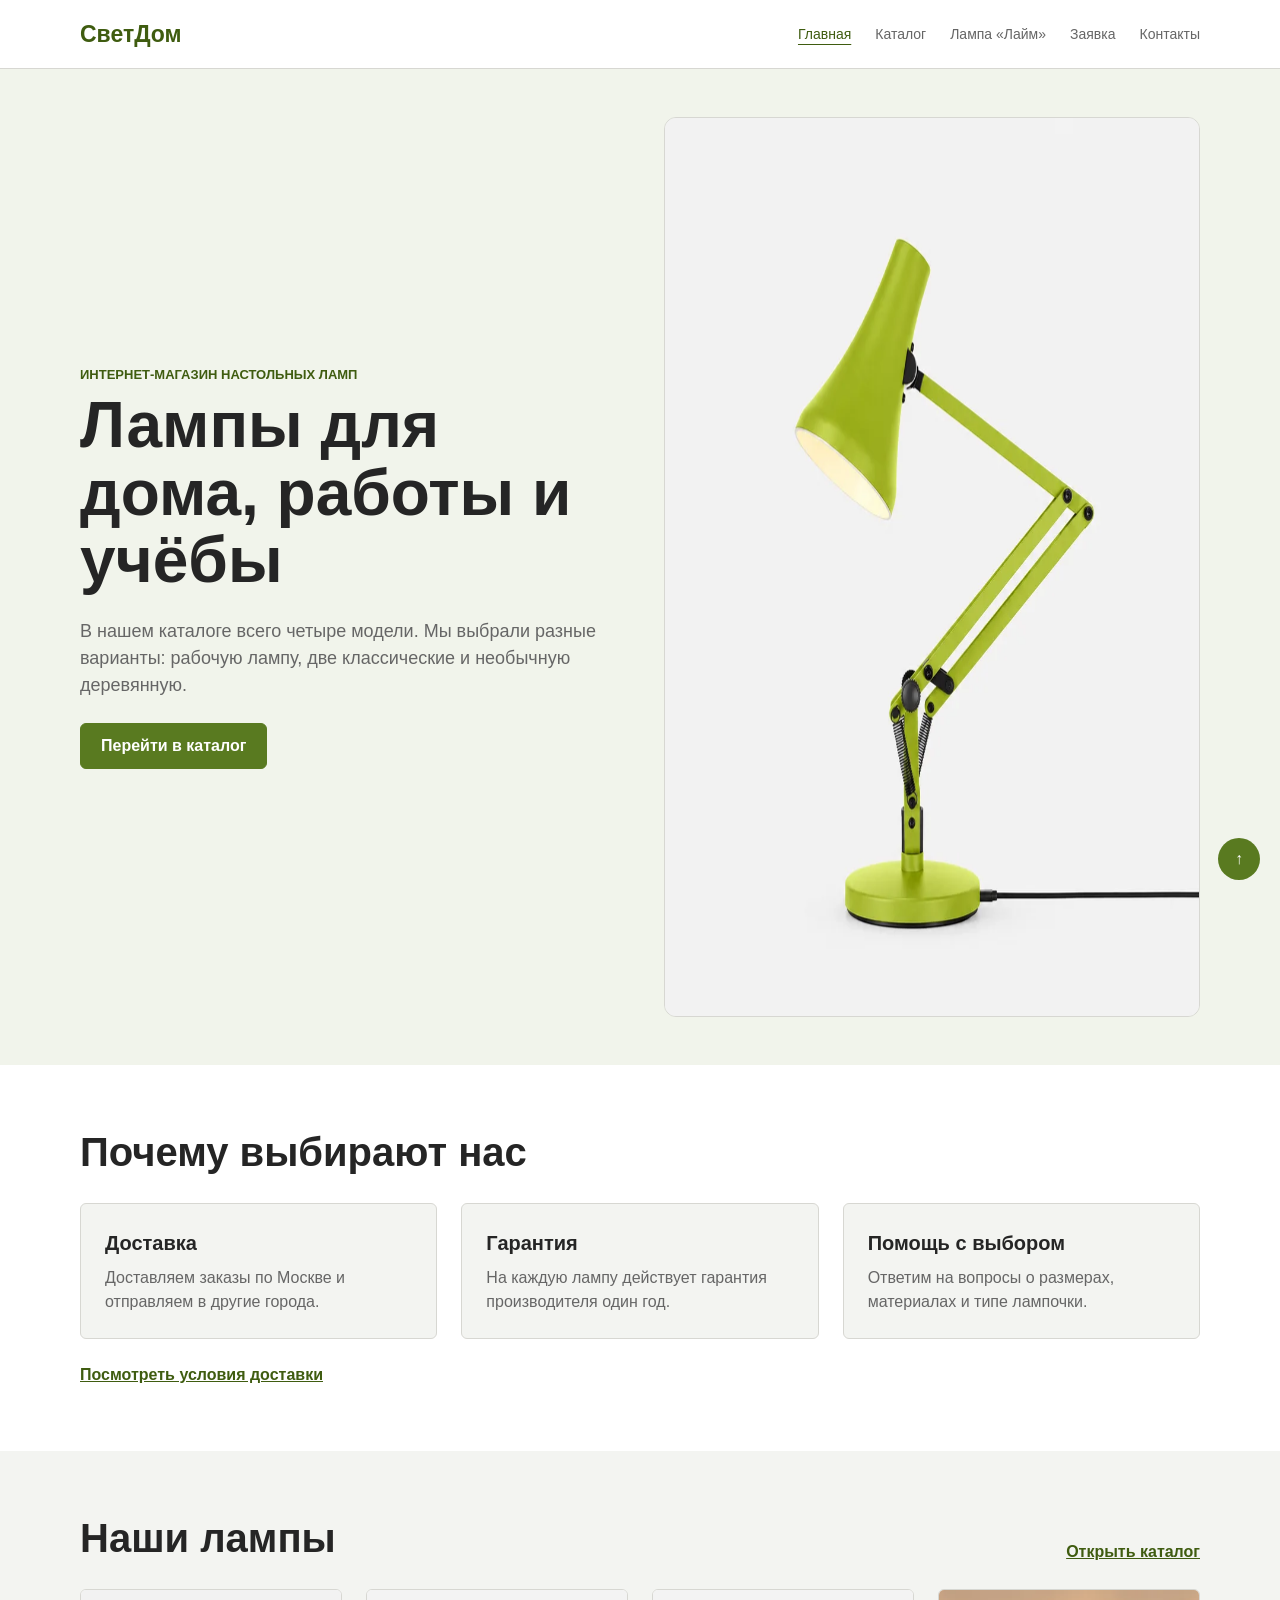
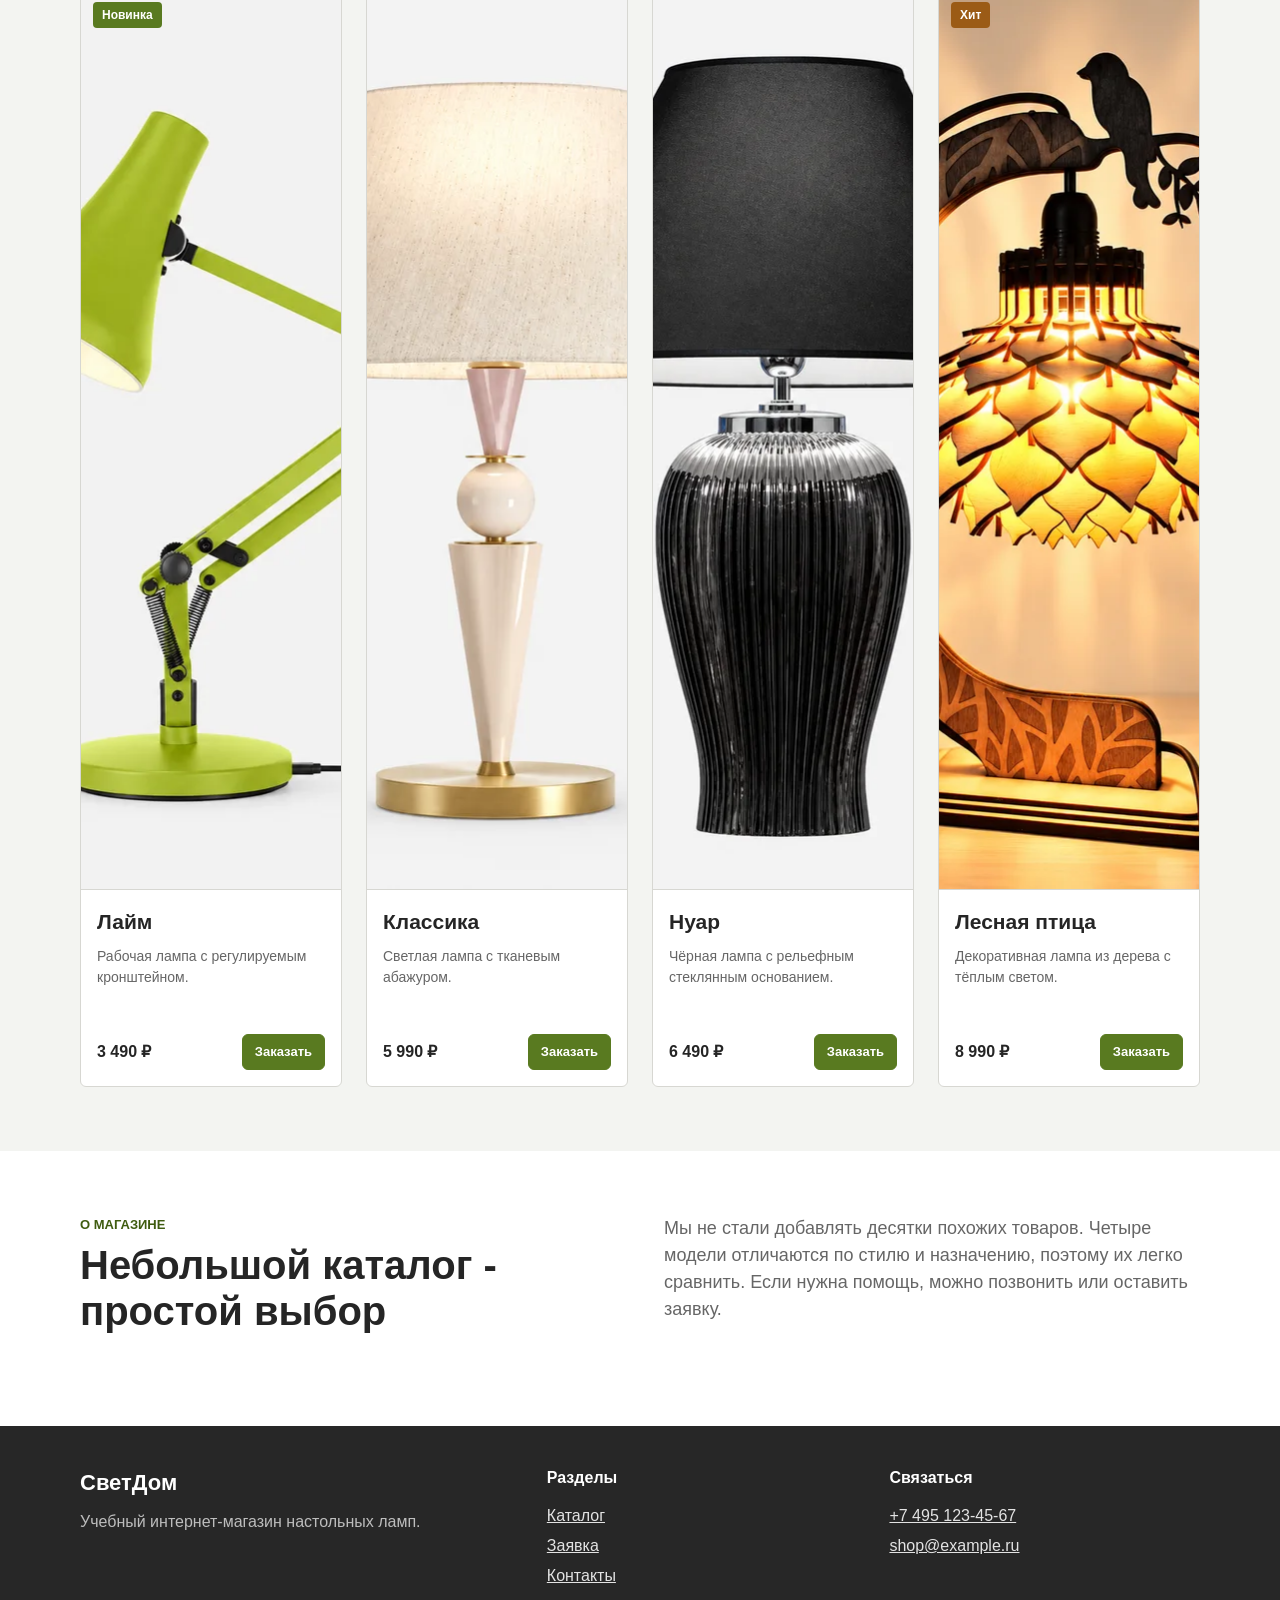
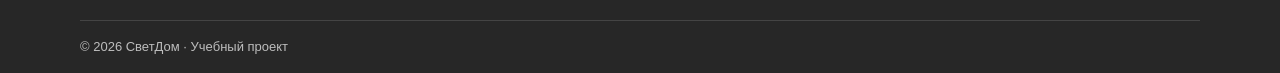
==== commit f63fa3a9: "fix: simplify contact page text" ====
--- a/index.html
+++ b/index.html
@@ -3,8 +3,8 @@
 <head>
   <meta charset="UTF-8">
   <meta name="viewport" content="width=device-width, initial-scale=1.0">
-  <meta name="description" content="СветДом — интернет-магазин настольных ламп для дома, работы и учёбы.">
-  <title>СветДом — настольные лампы</title>
+  <meta name="description" content="СветДом - интернет-магазин настольных ламп для дома, работы и учёбы.">
+  <title>СветДом - настольные лампы</title>
   <link rel="stylesheet" href="css/style.css">
 </head>
 <body>
@@ -108,9 +108,9 @@
       <div class="about container">
         <div>
           <p class="label">О магазине</p>
-          <h2 class="section__title">Небольшой каталог — простой выбор</h2>
+          <h2 class="section__title">Небольшой каталог - простой выбор</h2>
         </div>
-        <p>Мы не стали добавлять десятки похожих товаров. Четыре модели отличаются по стилю и назначению, поэтому их легко сравнить. Если нужна помощь, можно позвонить или оставить одну заявку.</p>
+        <p>Мы не стали добавлять десятки похожих товаров. Четыре модели отличаются по стилю и назначению, поэтому их легко сравнить. Если нужна помощь, можно позвонить или оставить заявку.</p>
       </div>
     </section>
   </main>
@@ -131,7 +131,7 @@
     <div class="modal__content">
       <a class="modal__close" href="#advantages" aria-label="Закрыть окно">×</a>
       <h2 id="delivery-title">Условия доставки</h2>
-      <p>По Москве заказ доставляется за 1–2 дня. В другие города отправляем транспортной компанией. Стоимость рассчитывается отдельно.</p>
+      <p>По Москве заказ доставляется за 1-2 дня. В другие города отправляем транспортной компанией. Стоимость рассчитывается отдельно.</p>
       <a class="button" href="order.html#order-form">Перейти к заявке</a>
     </div>
   </section>
--- a/css/style.css
+++ b/css/style.css
@@ -700,73 +700,6 @@
   margin-bottom: var(--space-sm);
 }
 
-.simple-map {
-  position: relative;
-  height: 300px;
-  overflow: hidden;
-  background: #e0e4da;
-  border: 1px solid var(--color-border);
-  border-radius: var(--radius-sm);
-}
-
-.simple-map::before,
-.simple-map::after {
-  position: absolute;
-  content: "";
-  background: var(--color-white);
-  border: 1px solid var(--color-border);
-}
-
-.simple-map::before {
-  top: 120px;
-  left: 0;
-  width: 100%;
-  height: 56px;
-}
-
-.simple-map::after {
-  top: 0;
-  left: 58%;
-  width: 52px;
-  height: 100%;
-}
-
-.simple-map__road,
-.simple-map__shop,
-.simple-map__metro {
-  position: absolute;
-  z-index: 2;
-}
-
-.simple-map__road {
-  top: 138px;
-  left: 20px;
-  color: var(--color-muted);
-}
-
-.simple-map__shop {
-  top: 75px;
-  left: 48%;
-  padding: 8px 12px;
-  color: var(--color-white);
-  background: var(--color-primary);
-  border-radius: var(--radius-sm);
-  font-weight: 700;
-}
-
-.simple-map__metro {
-  right: 18%;
-  bottom: 50px;
-  display: grid;
-  width: 38px;
-  height: 38px;
-  color: var(--color-white);
-  background: #2768b0;
-  border-radius: 50%;
-  font-weight: 700;
-  place-items: center;
-}
-
 /* Модальное окно на CSS */
 .modal {
   position: fixed;
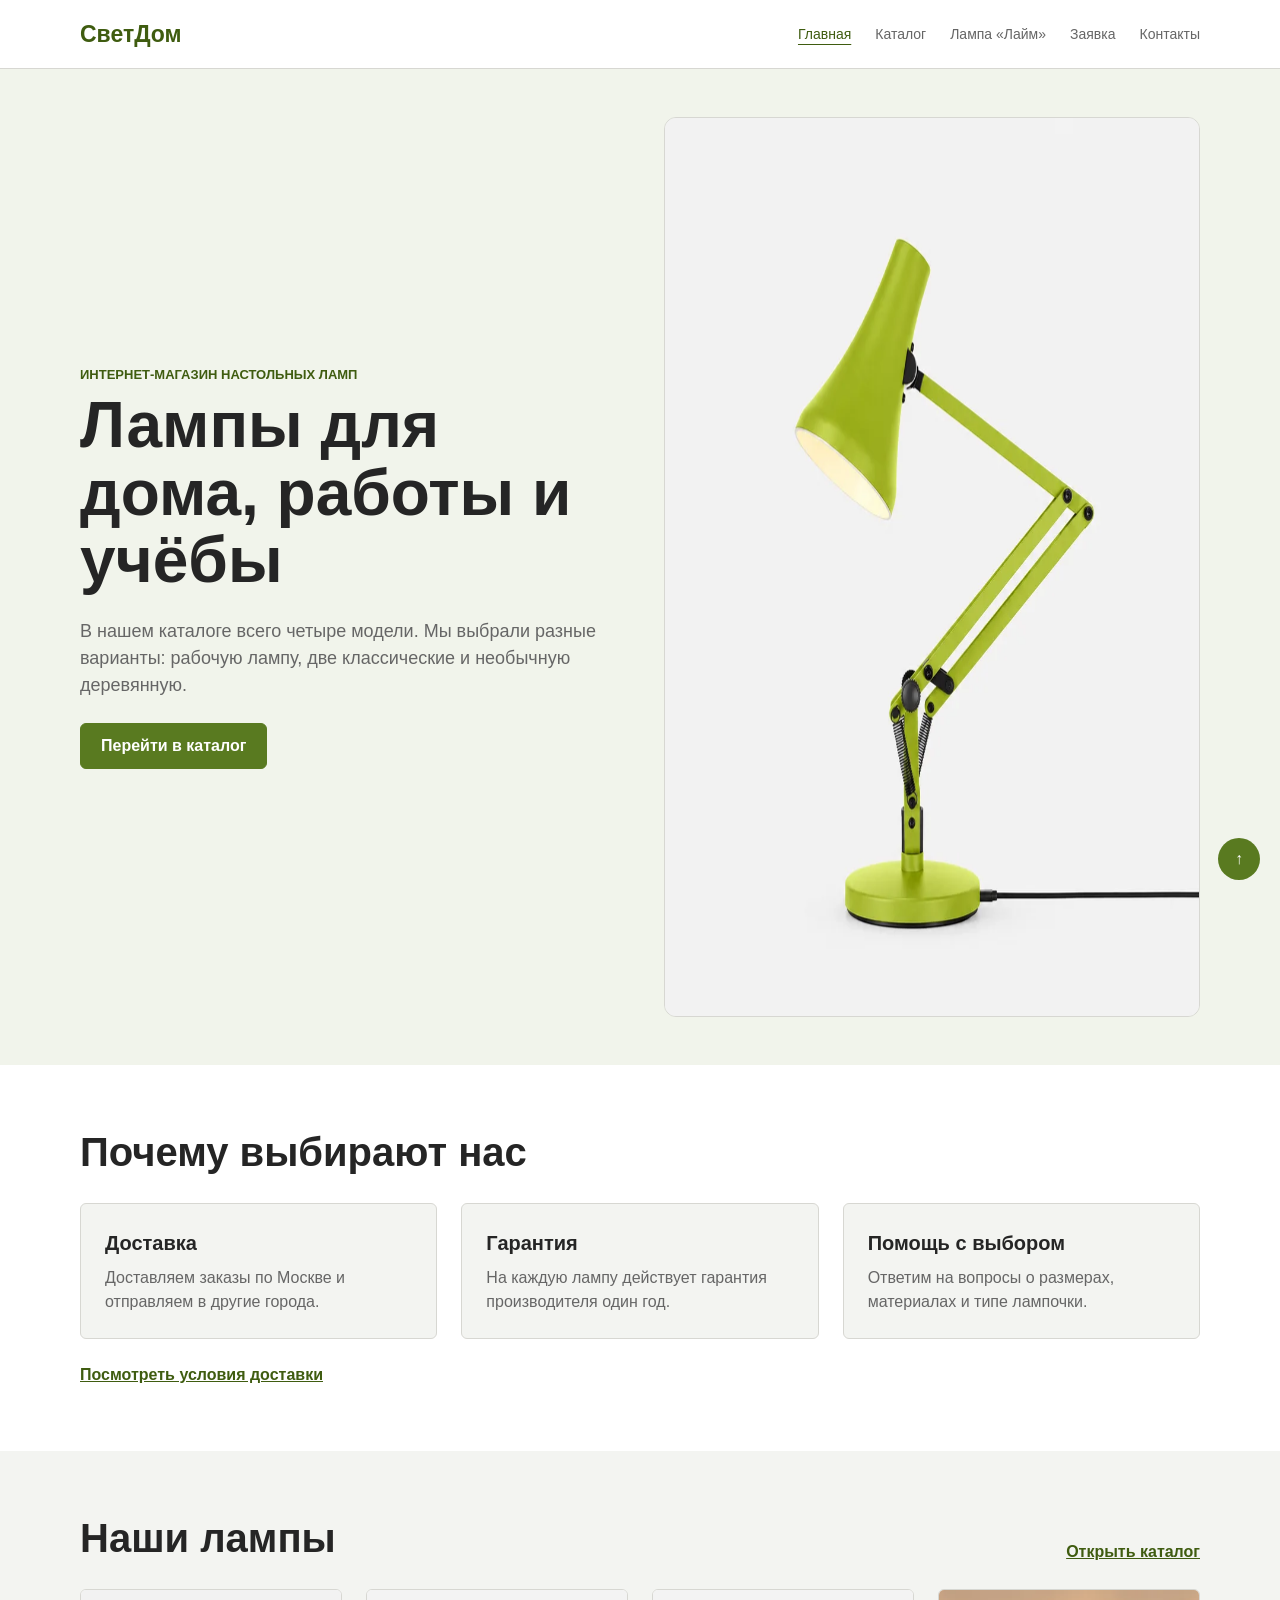
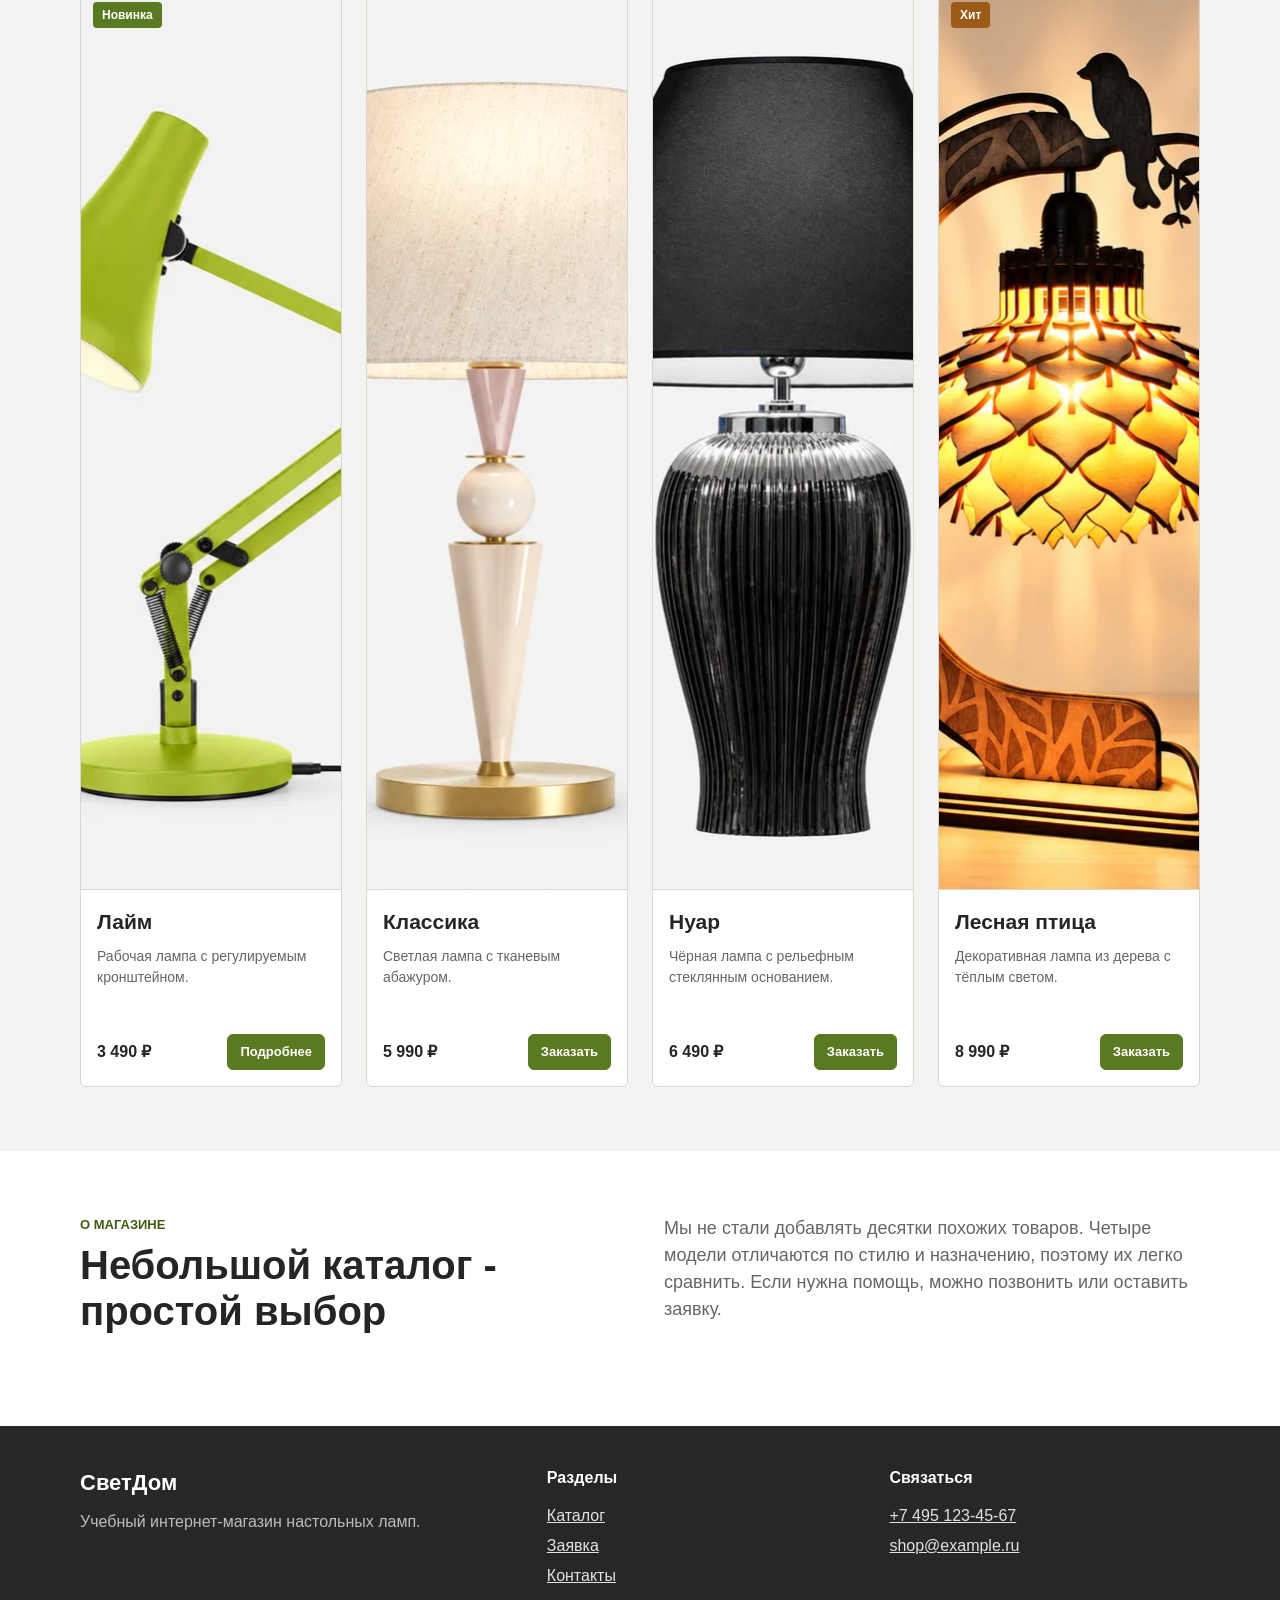
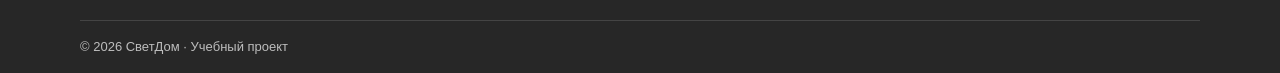
==== commit 5330e522: "fix: strengthen control work requirements" ====
--- a/index.html
+++ b/index.html
@@ -1,139 +1,238 @@
-<!DOCTYPE html>
+<!doctype html>
 <html lang="ru">
-<head>
-  <meta charset="UTF-8">
-  <meta name="viewport" content="width=device-width, initial-scale=1.0">
-  <meta name="description" content="СветДом - интернет-магазин настольных ламп для дома, работы и учёбы.">
-  <title>СветДом - настольные лампы</title>
-  <link rel="stylesheet" href="css/style.css">
-</head>
-<body>
-  <a class="skip-link" href="#main-content">Перейти к содержимому</a>
-
-  <header class="site-header">
-    <div class="site-header__inner container">
-      <a class="site-header__logo" href="index.html">СветДом</a>
-      <nav class="site-nav" aria-label="Основная навигация">
-        <ul class="site-nav__list">
-          <li><a class="site-nav__link site-nav__link--active" href="index.html" aria-current="page">Главная</a></li>
-          <li><a class="site-nav__link" href="catalog.html">Каталог</a></li>
-          <li><a class="site-nav__link" href="product.html">Лампа «Лайм»</a></li>
-          <li><a class="site-nav__link" href="order.html">Заявка</a></li>
-          <li><a class="site-nav__link" href="contacts.html">Контакты</a></li>
-        </ul>
-      </nav>
-    </div>
-  </header>
-
-  <main id="main-content">
-    <section class="hero">
-      <div class="hero__inner container">
-        <div class="hero__content">
-          <p class="label">Интернет-магазин настольных ламп</p>
-          <h1 class="hero__title">Лампы для дома, работы и учёбы</h1>
-          <p class="hero__text">В нашем каталоге всего четыре модели. Мы выбрали разные варианты: рабочую лампу, две классические и необычную деревянную.</p>
-          <a class="button" href="catalog.html">Перейти в каталог</a>
-        </div>
-        <img class="hero__image" src="images/lamp-green.webp" alt="Зелёная настольная лампа Лайм" width="900" height="900">
+  <head>
+    <meta charset="UTF-8" />
+    <meta name="viewport" content="width=device-width, initial-scale=1.0" />
+    <meta
+      name="description"
+      content="СветДом - интернет-магазин настольных ламп для дома, работы и учёбы."
+    />
+    <title>СветДом - настольные лампы</title>
+    <link rel="stylesheet" href="css/style.css" />
+  </head>
+  <body>
+    <a class="skip-link" href="#main-content">Перейти к содержимому</a>
+
+    <header class="site-header">
+      <div class="site-header__inner container">
+        <a class="site-header__logo" href="index.html">СветДом</a>
+        <nav class="site-nav" aria-label="Основная навигация">
+          <ul class="site-nav__list">
+            <li>
+              <a
+                class="site-nav__link site-nav__link--active"
+                href="index.html"
+                aria-current="page"
+              >
+                Главная
+              </a>
+            </li>
+            <li><a class="site-nav__link" href="catalog.html">Каталог</a></li>
+            <li>
+              <a class="site-nav__link" href="product.html">Лампа «Лайм»</a>
+            </li>
+            <li><a class="site-nav__link" href="order.html">Заявка</a></li>
+            <li><a class="site-nav__link" href="contacts.html">Контакты</a></li>
+          </ul>
+        </nav>
+      </div>
+    </header>
+
+    <main id="main-content">
+      <section class="hero">
+        <div class="hero__inner container">
+          <div class="hero__content">
+            <p class="label">Интернет-магазин настольных ламп</p>
+            <h1 class="hero__title">Лампы для дома, работы и учёбы</h1>
+            <p class="hero__text">
+              В нашем каталоге всего четыре модели. Мы выбрали разные варианты: рабочую лампу, две
+              классические и необычную деревянную.
+            </p>
+            <a class="button" href="catalog.html">Перейти в каталог</a>
+          </div>
+          <img
+            class="hero__image"
+            src="images/lamp-green.webp"
+            alt="Зелёная настольная лампа Лайм"
+            width="900"
+            height="900"
+          />
+        </div>
+      </section>
+
+      <section class="section" id="advantages">
+        <div class="container">
+          <h2 class="section__title">Почему выбирают нас</h2>
+          <div class="advantages">
+            <article class="advantage-card">
+              <h3 class="advantage-card__title">Доставка</h3>
+              <p class="advantage-card__text">
+                Доставляем заказы по Москве и отправляем в другие города.
+              </p>
+            </article>
+            <article class="advantage-card">
+              <h3 class="advantage-card__title">Гарантия</h3>
+              <p class="advantage-card__text">
+                На каждую лампу действует гарантия производителя один год.
+              </p>
+            </article>
+            <article class="advantage-card">
+              <h3 class="advantage-card__title">Помощь с выбором</h3>
+              <p class="advantage-card__text">
+                Ответим на вопросы о размерах, материалах и типе лампочки.
+              </p>
+            </article>
+          </div>
+          <a class="simple-link" href="#delivery-modal">Посмотреть условия доставки</a>
+        </div>
+      </section>
+
+      <section class="section section--gray" id="popular">
+        <div class="container">
+          <div class="section__header">
+            <h2 class="section__title">Наши лампы</h2>
+            <a class="simple-link" href="catalog.html">Открыть каталог</a>
+          </div>
+          <div class="product-grid">
+            <article class="product-card product-card--new">
+              <span class="product-card__badge">Новинка</span>
+              <a href="product.html">
+                <img
+                  class="product-card__image"
+                  src="images/lamp-green.webp"
+                  alt="Зелёная рабочая лампа Лайм"
+                  width="900"
+                  height="900"
+                />
+              </a>
+              <div class="product-card__content">
+                <h3 class="product-card__title">
+                  <a href="product.html">Лайм</a>
+                </h3>
+                <p class="product-card__text">Рабочая лампа с регулируемым кронштейном.</p>
+                <div class="product-card__bottom">
+                  <strong>3 490 ₽</strong>
+                  <a class="button button--small" href="product.html">Подробнее</a>
+                </div>
+              </div>
+            </article>
+            <article class="product-card">
+              <a href="catalog.html">
+                <img
+                  class="product-card__image"
+                  src="images/lamp-beige.webp"
+                  alt="Бежевая лампа Классика"
+                  width="900"
+                  height="900"
+                />
+              </a>
+              <div class="product-card__content">
+                <h3 class="product-card__title">
+                  <a href="catalog.html">Классика</a>
+                </h3>
+                <p class="product-card__text">Светлая лампа с тканевым абажуром.</p>
+                <div class="product-card__bottom">
+                  <strong>5 990 ₽</strong>
+                  <a class="button button--small" href="order.html#order-form">Заказать</a>
+                </div>
+              </div>
+            </article>
+            <article class="product-card">
+              <a href="catalog.html">
+                <img
+                  class="product-card__image"
+                  src="images/lamp-black.webp"
+                  alt="Чёрная лампа Нуар"
+                  width="900"
+                  height="900"
+                />
+              </a>
+              <div class="product-card__content">
+                <h3 class="product-card__title">
+                  <a href="catalog.html">Нуар</a>
+                </h3>
+                <p class="product-card__text">Чёрная лампа с рельефным стеклянным основанием.</p>
+                <div class="product-card__bottom">
+                  <strong>6 490 ₽</strong>
+                  <a class="button button--small" href="order.html#order-form">Заказать</a>
+                </div>
+              </div>
+            </article>
+            <article class="product-card product-card--hit">
+              <span class="product-card__badge">Хит</span>
+              <a href="catalog.html">
+                <img
+                  class="product-card__image"
+                  src="images/lamp-bird.webp"
+                  alt="Деревянная лампа Лесная птица"
+                  width="900"
+                  height="900"
+                />
+              </a>
+              <div class="product-card__content">
+                <h3 class="product-card__title">
+                  <a href="catalog.html">Лесная птица</a>
+                </h3>
+                <p class="product-card__text">Декоративная лампа из дерева с тёплым светом.</p>
+                <div class="product-card__bottom">
+                  <strong>8 990 ₽</strong>
+                  <a class="button button--small" href="order.html#order-form">Заказать</a>
+                </div>
+              </div>
+            </article>
+          </div>
+        </div>
+      </section>
+
+      <section class="section">
+        <div class="about container">
+          <div>
+            <p class="label">О магазине</p>
+            <h2 class="section__title">Небольшой каталог - простой выбор</h2>
+          </div>
+          <p>
+            Мы не стали добавлять десятки похожих товаров. Четыре модели отличаются по стилю и
+            назначению, поэтому их легко сравнить. Если нужна помощь, можно позвонить или оставить
+            заявку.
+          </p>
+        </div>
+      </section>
+    </main>
+
+    <footer class="site-footer">
+      <div class="site-footer__inner container">
+        <div>
+          <strong class="site-footer__logo">СветДом</strong>
+          <p>Учебный интернет-магазин настольных ламп.</p>
+        </div>
+        <div>
+          <h2 class="site-footer__title">Разделы</h2>
+          <a href="catalog.html">Каталог</a>
+          <a href="order.html">Заявка</a>
+          <a href="contacts.html">Контакты</a>
+        </div>
+        <div>
+          <h2 class="site-footer__title">Связаться</h2>
+          <a href="tel:+74951234567">+7 495 123-45-67</a>
+          <a href="mailto:shop@example.ru">shop@example.ru</a>
+        </div>
+      </div>
+      <div class="site-footer__bottom container">© 2026 СветДом · Учебный проект</div>
+    </footer>
+
+    <a class="back-to-top" href="#main-content" aria-label="Наверх">↑</a>
+
+    <section class="modal" id="delivery-modal" aria-labelledby="delivery-title">
+      <a class="modal__background" href="#advantages" aria-label="Закрыть окно"></a>
+      <div class="modal__content">
+        <a class="modal__close" href="#advantages" aria-label="Закрыть окно">×</a>
+        <h2 id="delivery-title">Условия доставки</h2>
+        <p>
+          По Москве заказ доставляется за 1-2 дня. В другие города отправляем транспортной
+          компанией. Стоимость рассчитывается отдельно.
+        </p>
+        <a class="button" href="order.html#order-form">Перейти к заявке</a>
       </div>
     </section>
-
-    <section class="section" id="advantages">
-      <div class="container">
-        <h2 class="section__title">Почему выбирают нас</h2>
-        <div class="advantages">
-          <article class="advantage-card">
-            <h3 class="advantage-card__title">Доставка</h3>
-            <p class="advantage-card__text">Доставляем заказы по Москве и отправляем в другие города.</p>
-          </article>
-          <article class="advantage-card">
-            <h3 class="advantage-card__title">Гарантия</h3>
-            <p class="advantage-card__text">На каждую лампу действует гарантия производителя один год.</p>
-          </article>
-          <article class="advantage-card">
-            <h3 class="advantage-card__title">Помощь с выбором</h3>
-            <p class="advantage-card__text">Ответим на вопросы о размерах, материалах и типе лампочки.</p>
-          </article>
-        </div>
-        <a class="simple-link" href="#delivery-modal">Посмотреть условия доставки</a>
-      </div>
-    </section>
-
-    <section class="section section--gray" id="popular">
-      <div class="container">
-        <div class="section__header">
-          <h2 class="section__title">Наши лампы</h2>
-          <a class="simple-link" href="catalog.html">Открыть каталог</a>
-        </div>
-        <div class="product-grid">
-          <article class="product-card product-card--new">
-            <span class="product-card__badge">Новинка</span>
-            <a href="product.html"><img class="product-card__image" src="images/lamp-green.webp" alt="Зелёная рабочая лампа Лайм" width="900" height="900"></a>
-            <div class="product-card__content">
-              <h3 class="product-card__title"><a href="product.html">Лайм</a></h3>
-              <p class="product-card__text">Рабочая лампа с регулируемым кронштейном.</p>
-              <div class="product-card__bottom"><strong>3 490 ₽</strong><a class="button button--small" href="order.html#order-form">Заказать</a></div>
-            </div>
-          </article>
-          <article class="product-card">
-            <a href="catalog.html"><img class="product-card__image" src="images/lamp-beige.webp" alt="Бежевая лампа Классика" width="900" height="900"></a>
-            <div class="product-card__content">
-              <h3 class="product-card__title"><a href="catalog.html">Классика</a></h3>
-              <p class="product-card__text">Светлая лампа с тканевым абажуром.</p>
-              <div class="product-card__bottom"><strong>5 990 ₽</strong><a class="button button--small" href="order.html#order-form">Заказать</a></div>
-            </div>
-          </article>
-          <article class="product-card">
-            <a href="catalog.html"><img class="product-card__image" src="images/lamp-black.webp" alt="Чёрная лампа Нуар" width="900" height="900"></a>
-            <div class="product-card__content">
-              <h3 class="product-card__title"><a href="catalog.html">Нуар</a></h3>
-              <p class="product-card__text">Чёрная лампа с рельефным стеклянным основанием.</p>
-              <div class="product-card__bottom"><strong>6 490 ₽</strong><a class="button button--small" href="order.html#order-form">Заказать</a></div>
-            </div>
-          </article>
-          <article class="product-card product-card--hit">
-            <span class="product-card__badge">Хит</span>
-            <a href="catalog.html"><img class="product-card__image" src="images/lamp-bird.webp" alt="Деревянная лампа Лесная птица" width="900" height="900"></a>
-            <div class="product-card__content">
-              <h3 class="product-card__title"><a href="catalog.html">Лесная птица</a></h3>
-              <p class="product-card__text">Декоративная лампа из дерева с тёплым светом.</p>
-              <div class="product-card__bottom"><strong>8 990 ₽</strong><a class="button button--small" href="order.html#order-form">Заказать</a></div>
-            </div>
-          </article>
-        </div>
-      </div>
-    </section>
-
-    <section class="section">
-      <div class="about container">
-        <div>
-          <p class="label">О магазине</p>
-          <h2 class="section__title">Небольшой каталог - простой выбор</h2>
-        </div>
-        <p>Мы не стали добавлять десятки похожих товаров. Четыре модели отличаются по стилю и назначению, поэтому их легко сравнить. Если нужна помощь, можно позвонить или оставить заявку.</p>
-      </div>
-    </section>
-  </main>
-
-  <footer class="site-footer">
-    <div class="site-footer__inner container">
-      <div><strong class="site-footer__logo">СветДом</strong><p>Учебный интернет-магазин настольных ламп.</p></div>
-      <div><h2 class="site-footer__title">Разделы</h2><a href="catalog.html">Каталог</a><a href="order.html">Заявка</a><a href="contacts.html">Контакты</a></div>
-      <div><h2 class="site-footer__title">Связаться</h2><a href="tel:+74951234567">+7 495 123-45-67</a><a href="mailto:shop@example.ru">shop@example.ru</a></div>
-    </div>
-    <div class="site-footer__bottom container">© 2026 СветДом · Учебный проект</div>
-  </footer>
-
-  <a class="back-to-top" href="#main-content" aria-label="Наверх">↑</a>
-
-  <section class="modal" id="delivery-modal" aria-labelledby="delivery-title">
-    <a class="modal__background" href="#advantages" aria-label="Закрыть окно"></a>
-    <div class="modal__content">
-      <a class="modal__close" href="#advantages" aria-label="Закрыть окно">×</a>
-      <h2 id="delivery-title">Условия доставки</h2>
-      <p>По Москве заказ доставляется за 1-2 дня. В другие города отправляем транспортной компанией. Стоимость рассчитывается отдельно.</p>
-      <a class="button" href="order.html#order-form">Перейти к заявке</a>
-    </div>
-  </section>
-</body>
+  </body>
 </html>
--- a/css/style.css
+++ b/css/style.css
@@ -700,6 +700,36 @@
   margin-bottom: var(--space-sm);
 }
 
+.reviews {
+  display: grid;
+  grid-template-columns: repeat(2, 1fr);
+  gap: var(--space-lg);
+}
+
+.review-card {
+  padding: var(--space-lg);
+  background: var(--color-white);
+  border: 1px solid var(--color-border);
+  border-radius: var(--radius-sm);
+}
+
+.review-card__stars {
+  margin-bottom: var(--space-sm);
+  color: #b66a12;
+  font-size: 24px;
+  letter-spacing: 3px;
+}
+
+.review-card__author {
+  margin-bottom: var(--space-sm);
+  font-size: 20px;
+}
+
+.review-card__text {
+  margin-bottom: 0;
+  color: var(--color-muted);
+}
+
 /* Модальное окно на CSS */
 .modal {
   position: fixed;
@@ -852,6 +882,7 @@
 
   .advantages,
   .contacts,
+  .reviews,
   .small-products,
   .order-form__row {
     grid-template-columns: 1fr;
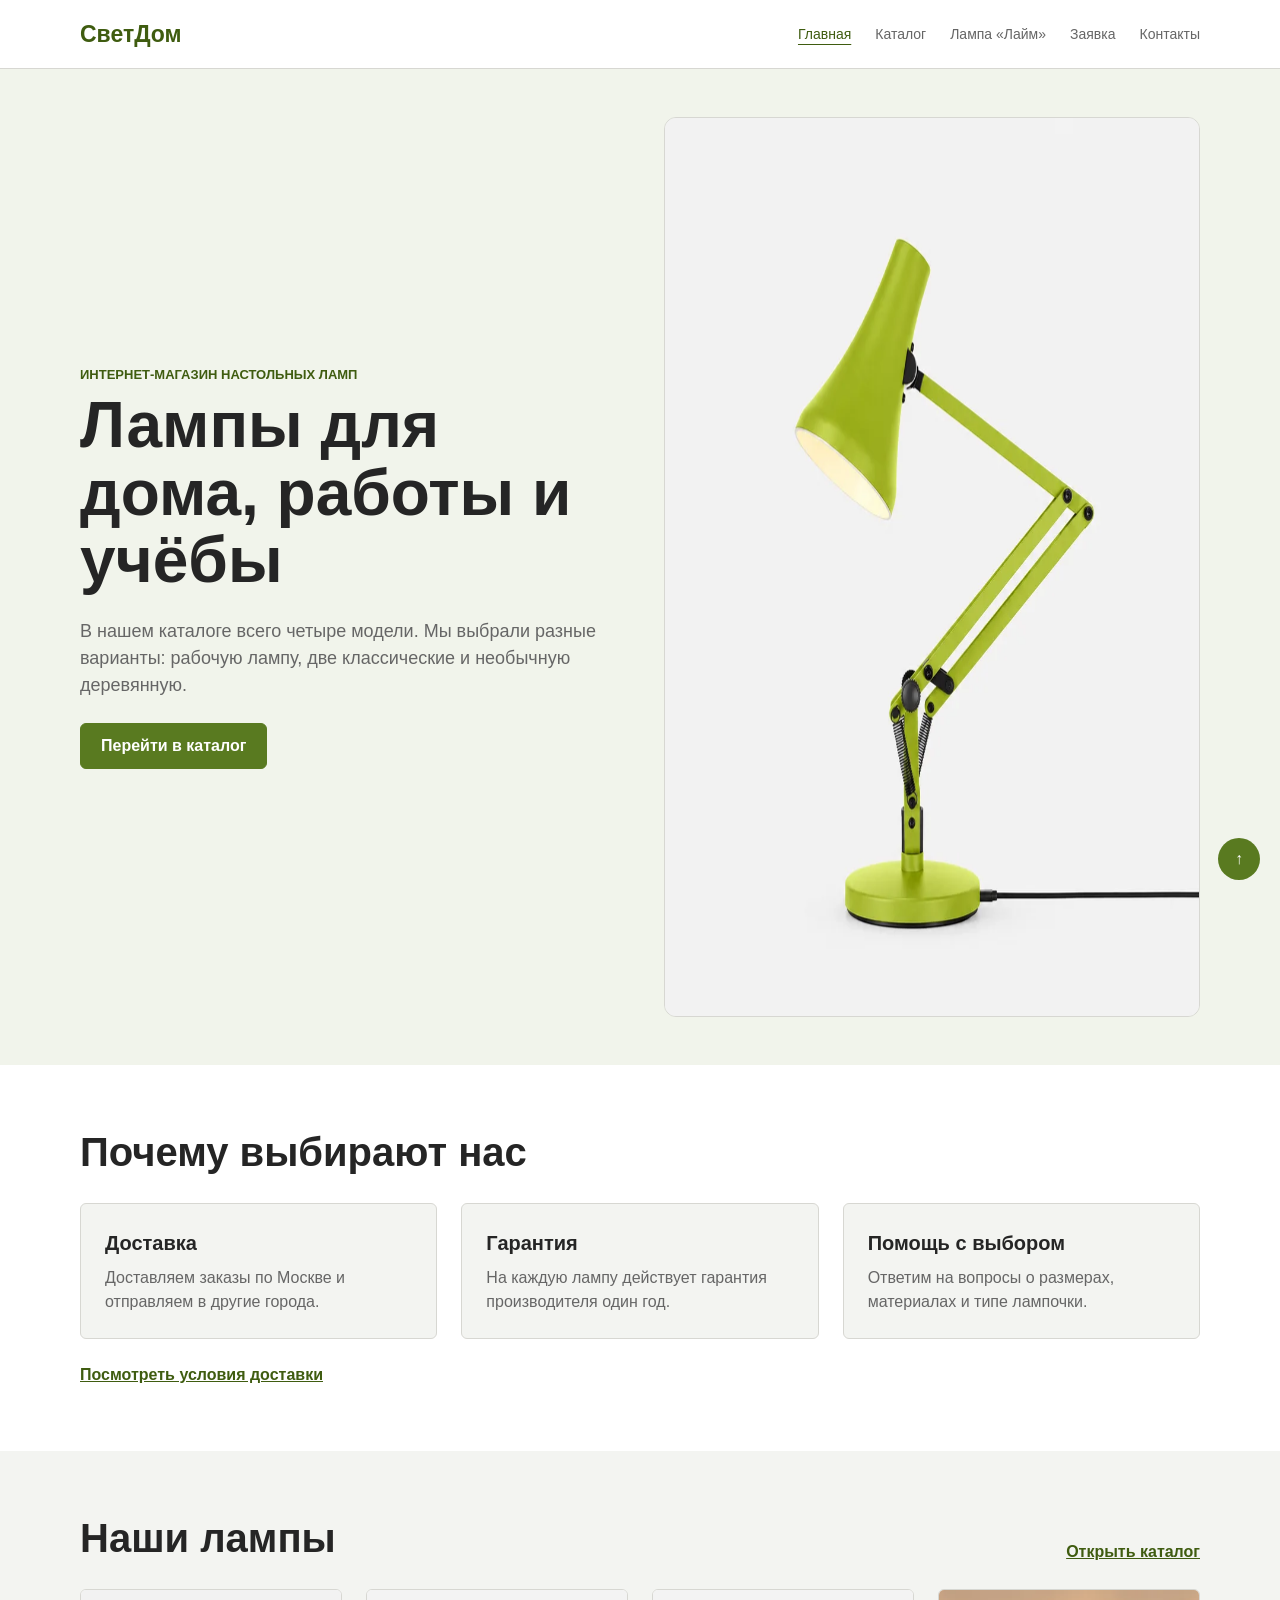
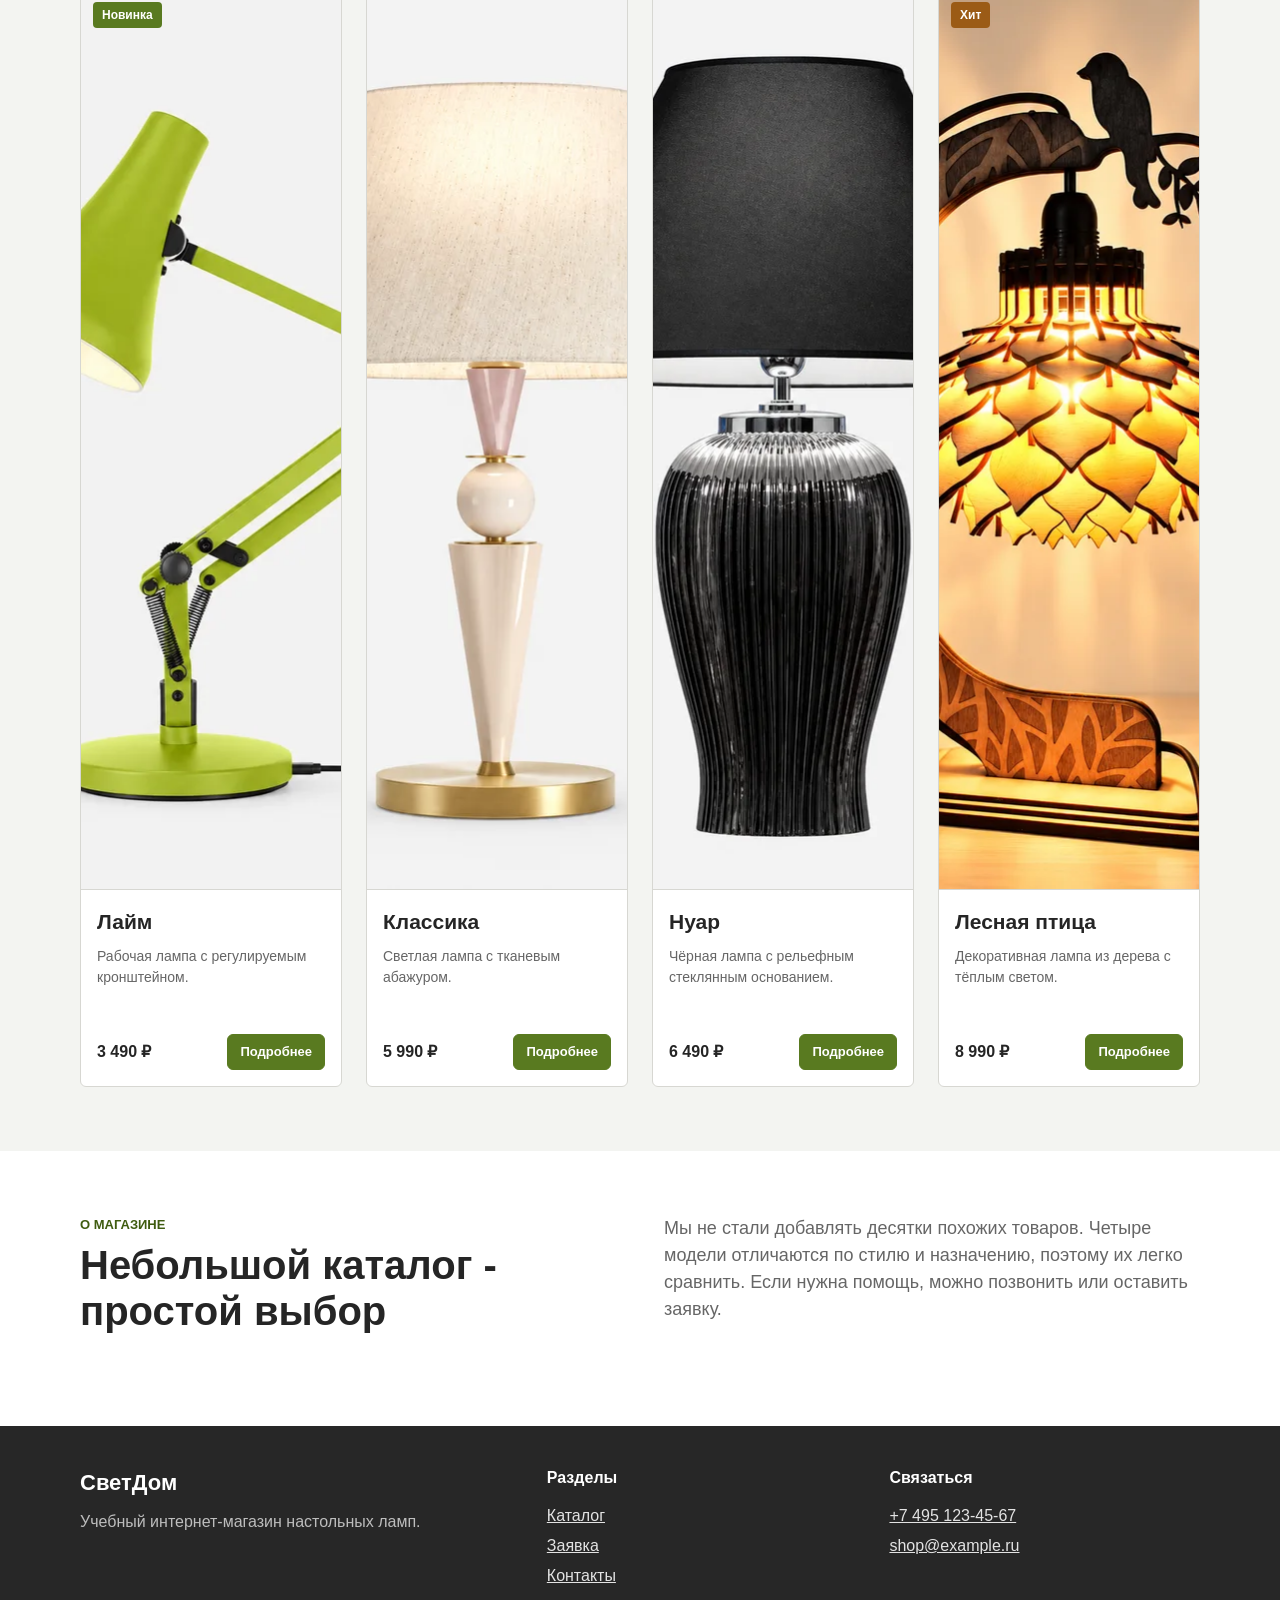
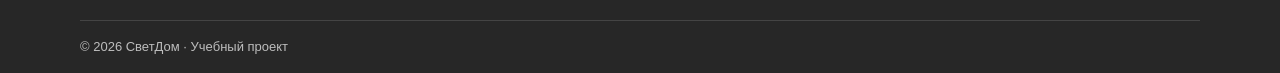
==== commit a06b9e48: "fix: standardize product action labels" ====
--- a/index.html
+++ b/index.html
@@ -133,7 +133,7 @@
                 <p class="product-card__text">Светлая лампа с тканевым абажуром.</p>
                 <div class="product-card__bottom">
                   <strong>5 990 ₽</strong>
-                  <a class="button button--small" href="order.html#order-form">Заказать</a>
+                  <a class="button button--small" href="product.html">Подробнее</a>
                 </div>
               </div>
             </article>
@@ -154,7 +154,7 @@
                 <p class="product-card__text">Чёрная лампа с рельефным стеклянным основанием.</p>
                 <div class="product-card__bottom">
                   <strong>6 490 ₽</strong>
-                  <a class="button button--small" href="order.html#order-form">Заказать</a>
+                  <a class="button button--small" href="product.html">Подробнее</a>
                 </div>
               </div>
             </article>
@@ -176,7 +176,7 @@
                 <p class="product-card__text">Декоративная лампа из дерева с тёплым светом.</p>
                 <div class="product-card__bottom">
                   <strong>8 990 ₽</strong>
-                  <a class="button button--small" href="order.html#order-form">Заказать</a>
+                  <a class="button button--small" href="product.html">Подробнее</a>
                 </div>
               </div>
             </article>
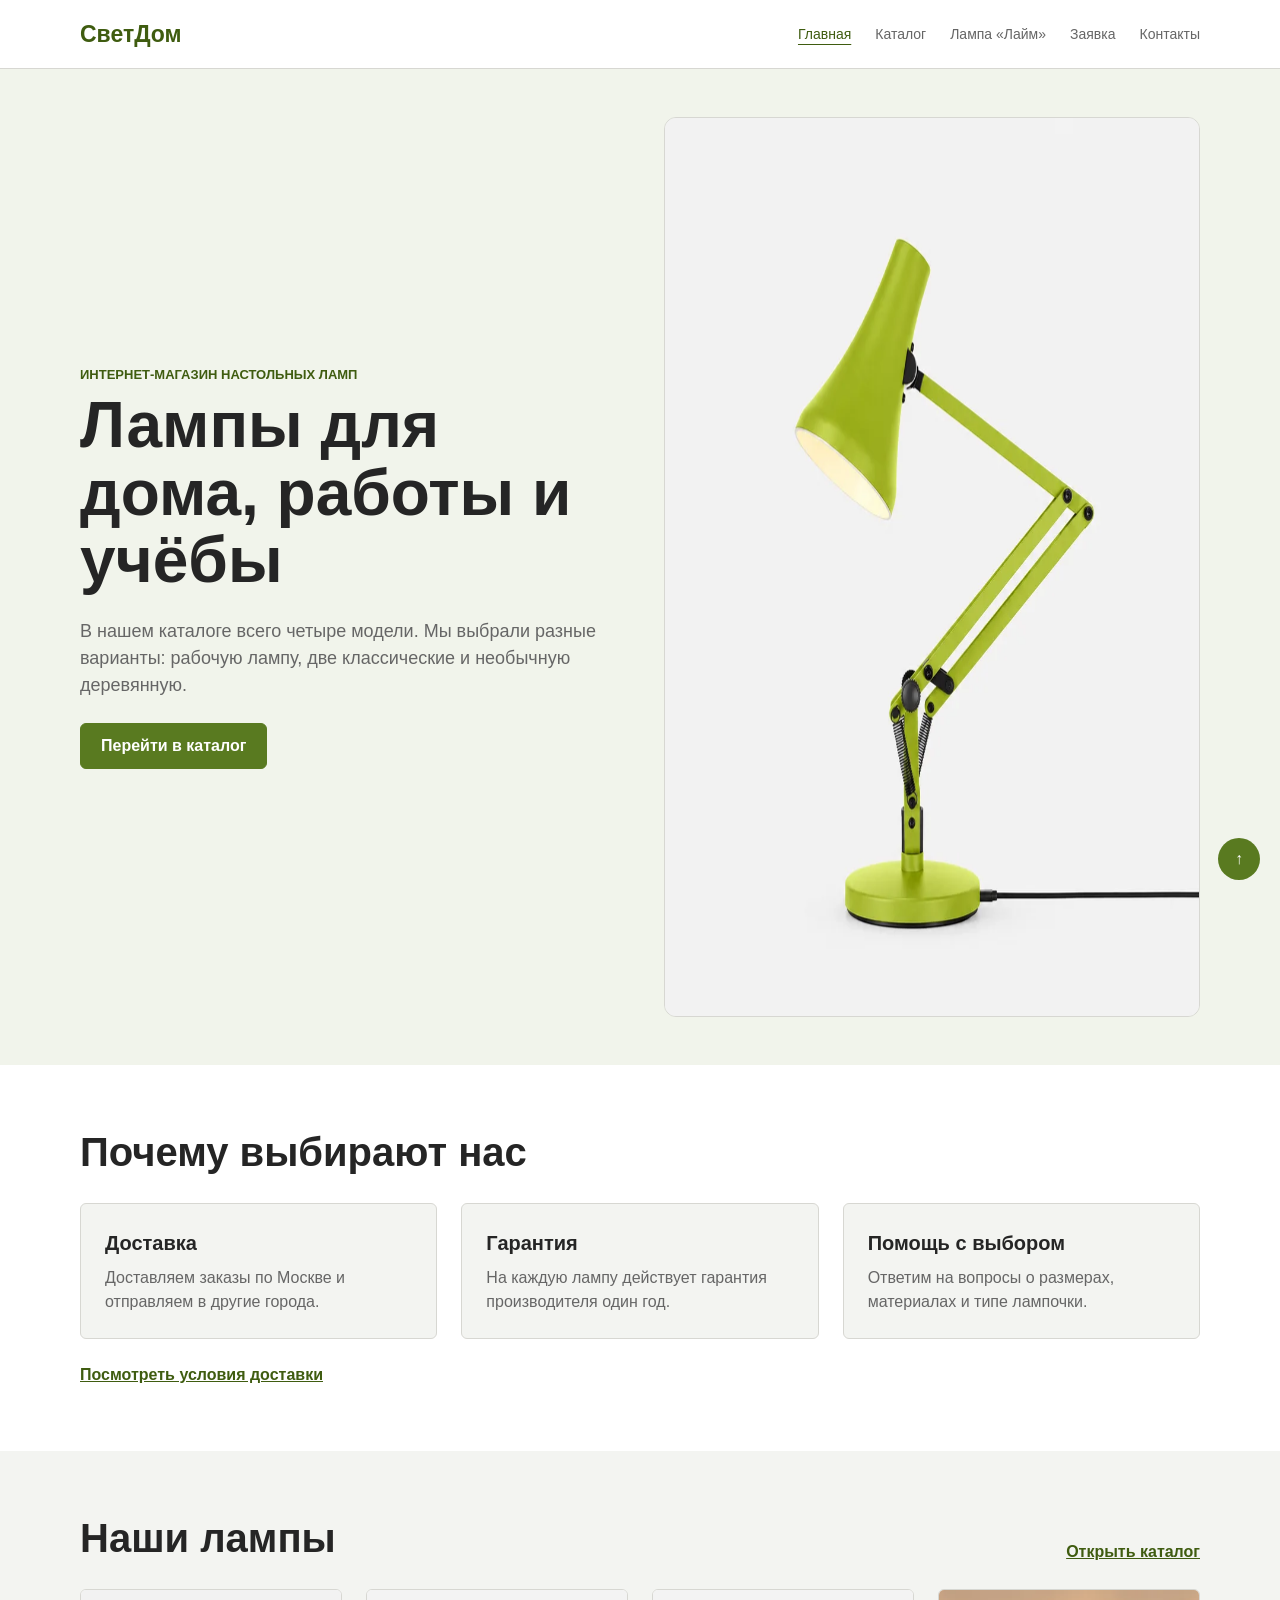
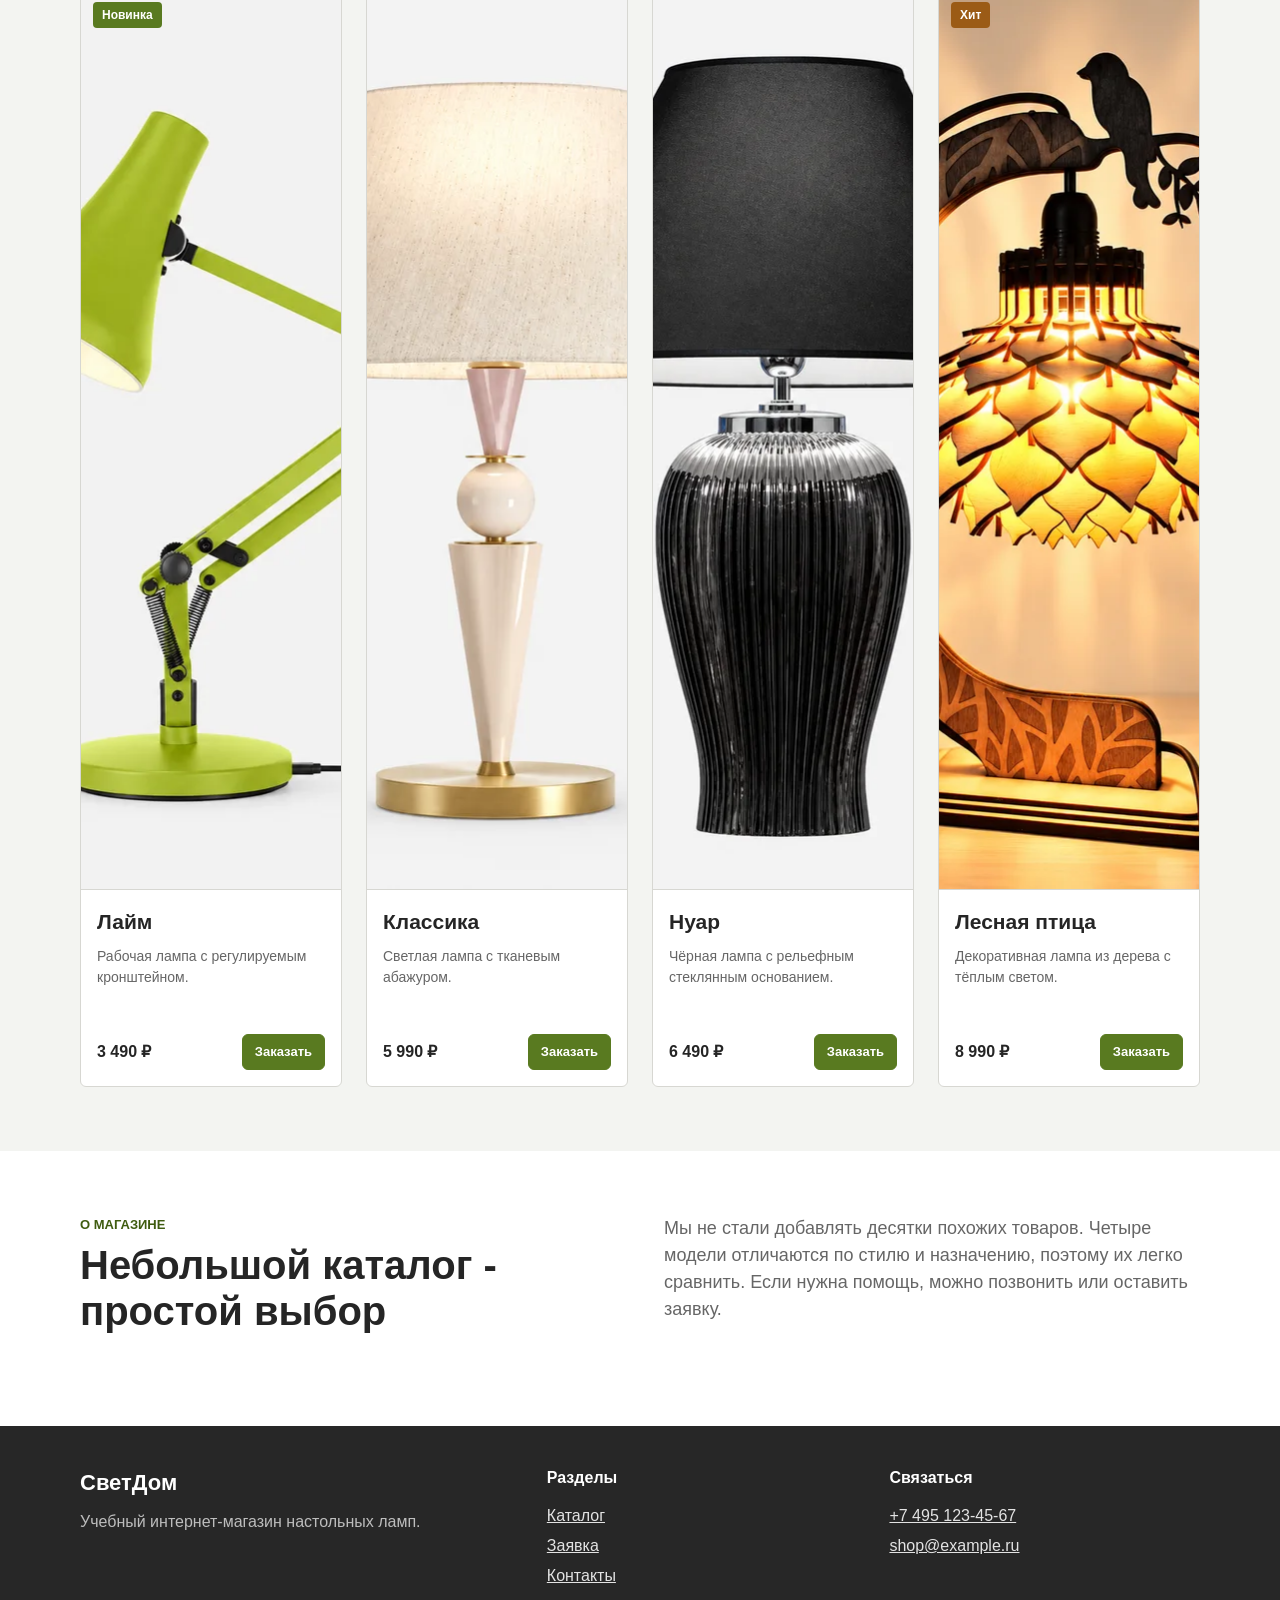
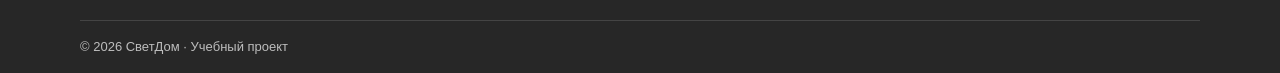
==== commit 5058bf55: "fix: use order buttons on all product cards" ====
--- a/index.html
+++ b/index.html
@@ -112,7 +112,7 @@
                 <p class="product-card__text">Рабочая лампа с регулируемым кронштейном.</p>
                 <div class="product-card__bottom">
                   <strong>3 490 ₽</strong>
-                  <a class="button button--small" href="product.html">Подробнее</a>
+                  <a class="button button--small" href="order.html#order-form">Заказать</a>
                 </div>
               </div>
             </article>
@@ -133,7 +133,7 @@
                 <p class="product-card__text">Светлая лампа с тканевым абажуром.</p>
                 <div class="product-card__bottom">
                   <strong>5 990 ₽</strong>
-                  <a class="button button--small" href="product.html">Подробнее</a>
+                  <a class="button button--small" href="order.html#order-form">Заказать</a>
                 </div>
               </div>
             </article>
@@ -154,7 +154,7 @@
                 <p class="product-card__text">Чёрная лампа с рельефным стеклянным основанием.</p>
                 <div class="product-card__bottom">
                   <strong>6 490 ₽</strong>
-                  <a class="button button--small" href="product.html">Подробнее</a>
+                  <a class="button button--small" href="order.html#order-form">Заказать</a>
                 </div>
               </div>
             </article>
@@ -176,7 +176,7 @@
                 <p class="product-card__text">Декоративная лампа из дерева с тёплым светом.</p>
                 <div class="product-card__bottom">
                   <strong>8 990 ₽</strong>
-                  <a class="button button--small" href="product.html">Подробнее</a>
+                  <a class="button button--small" href="order.html#order-form">Заказать</a>
                 </div>
               </div>
             </article>
